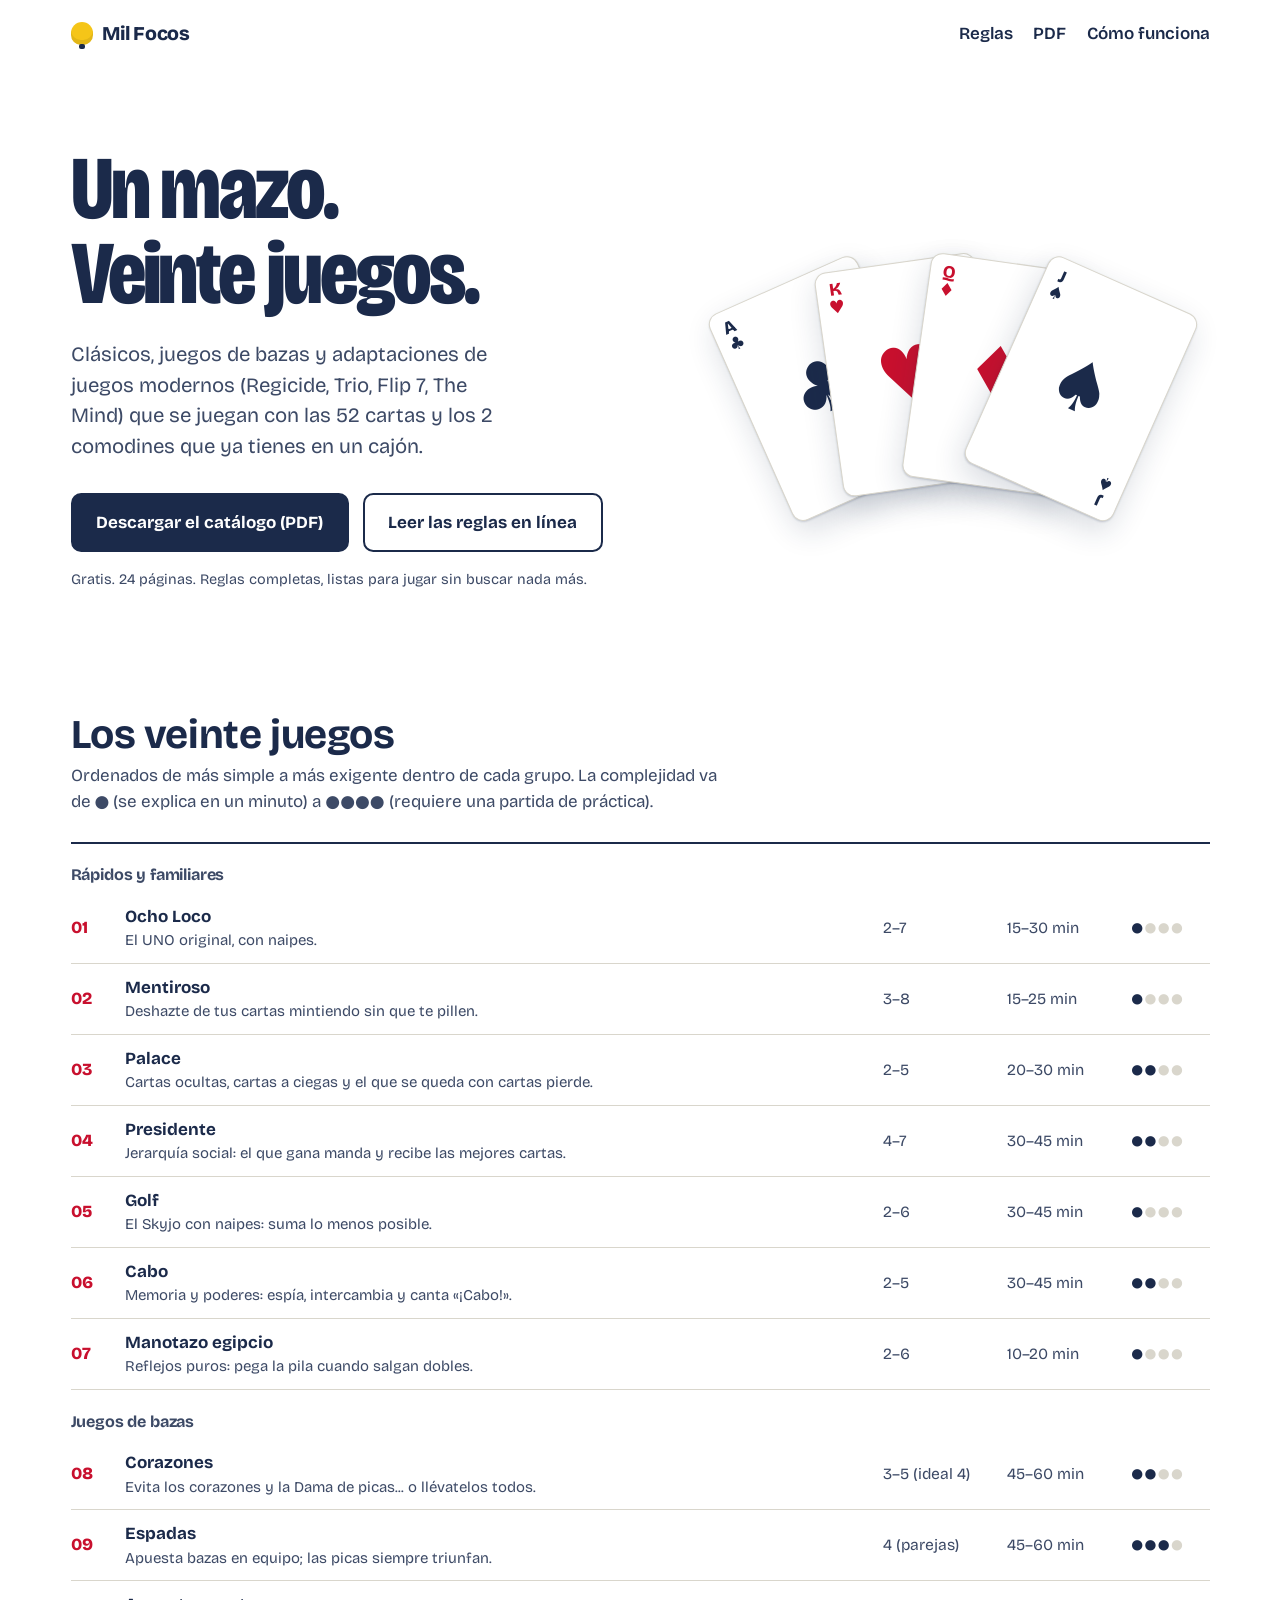
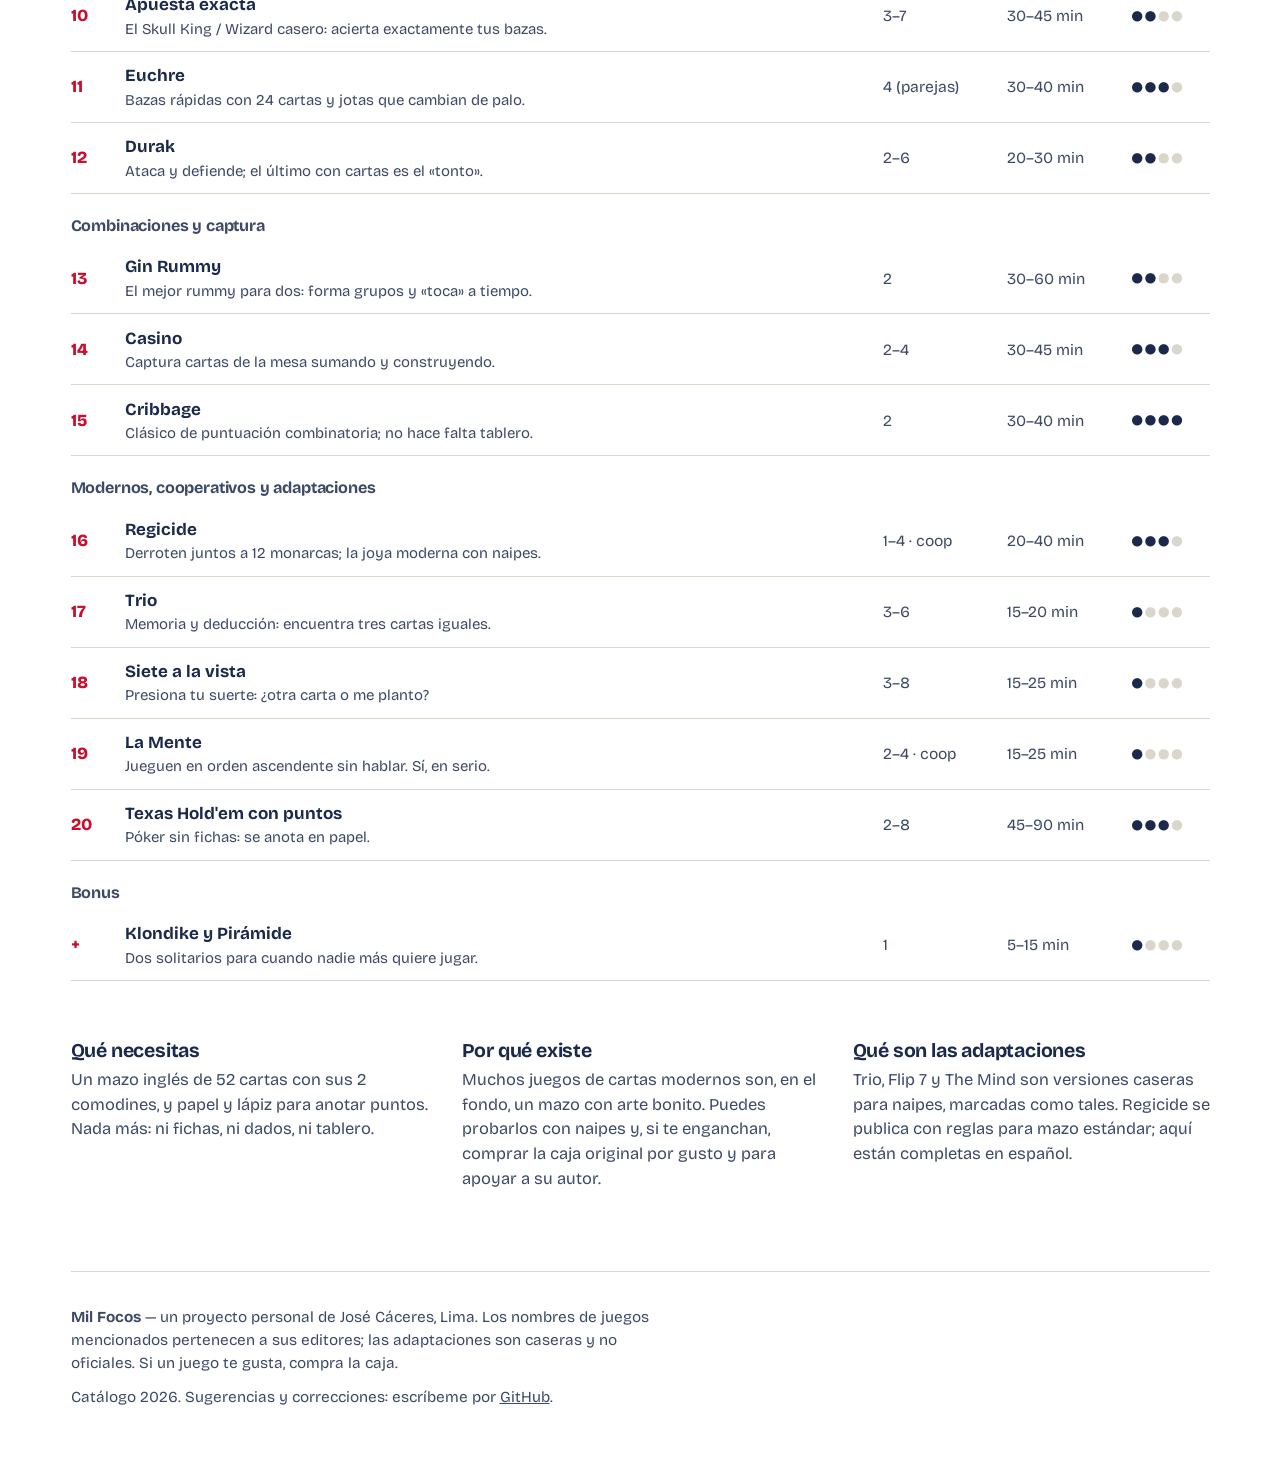
==== index.html @ bb97f00c "Add Mil Focos static site for GitHub Pages Landing page, full rules catalog for the 20 games, PDF ca" ====
<!DOCTYPE html>
<html lang="es">
<head>
<title>Mil Focos — Un mazo, veinte juegos</title>
<meta name="description" content="Catálogo gratuito de 20 juegos de cartas (clásicos, de bazas y adaptaciones de juegos modernos como Regicide, Trio, Flip 7 y The Mind) que se juegan con un solo mazo de 52 cartas. Reglas completas en PDF.">
<meta property="og:title" content="Mil Focos — Un mazo, veinte juegos">
<meta property="og:description" content="20 juegos de cartas con un solo mazo. Reglas completas, gratis, en PDF.">
<meta property="og:url" content="https://milfocos.com/">
<meta charset="utf-8">
<meta name="viewport" content="width=device-width, initial-scale=1">
<link rel="preconnect" href="https://fonts.googleapis.com">
<link rel="preconnect" href="https://fonts.gstatic.com" crossorigin>
<link href="https://fonts.googleapis.com/css2?family=Bricolage+Grotesque:opsz,wdth,wght@12..96,75..100,300..800&display=swap" rel="stylesheet">
<link rel="icon" href="data:image/svg+xml,%3Csvg xmlns='http://www.w3.org/2000/svg' viewBox='0 0 64 64'%3E%3Crect width='64' height='64' rx='12' fill='%231b2a4a'/%3E%3Ccircle cx='32' cy='27' r='15' fill='%23f5c518'/%3E%3Crect x='24' y='42' width='16' height='10' rx='3' fill='%23fff'/%3E%3C/svg%3E">
<style>
:root{--ink:#1b2a4a;--ink-2:#3d4a66;--paper:#ffffff;--paper-2:#f3f1ea;--line:#d9d6cc;--red:#c8102e;--yellow:#f5c518;--max:72rem}
*{box-sizing:border-box}
html{font-family:"Bricolage Grotesque",system-ui,sans-serif;color:var(--ink);background:var(--paper);font-size:17px;line-height:1.5;-webkit-text-size-adjust:100%}
body{margin:0}
a{color:inherit}
h1,h2,h3{margin:0;font-weight:700;line-height:1.05;letter-spacing:-.01em}
p{margin:0 0 .7em}
.wrap{max-width:var(--max);margin:0 auto;padding:0 clamp(1rem,4vw,2.5rem)}
.red{color:var(--red)}
.brand{display:inline-flex;align-items:center;gap:.5rem;font-weight:800;text-decoration:none;font-size:1.15rem;letter-spacing:-.02em}
.brand .bulb{width:1.35rem;height:1.35rem;background:var(--yellow);border-radius:50% 50% 45% 45%;position:relative;box-shadow:inset 0 -5px 0 rgba(0,0,0,.08)}
.brand .bulb:after{content:"";position:absolute;left:36%;right:36%;bottom:-.22rem;height:.28rem;background:var(--ink);border-radius:2px}
header.top{display:flex;justify-content:space-between;align-items:center;padding:1.1rem 0;gap:1rem;flex-wrap:wrap}
header.top nav a{margin-left:1.2rem;text-decoration:none;font-weight:600}
header.top nav a:hover{text-decoration:underline;text-underline-offset:.2em}
.btn{display:inline-block;background:var(--ink);color:#fff;text-decoration:none;font-weight:700;padding:.85rem 1.4rem;border-radius:.6rem;border:2px solid var(--ink)}
.btn:hover{background:#fff;color:var(--ink)}
.btn.ghost{background:transparent;color:var(--ink)}
.btn.ghost:hover{background:var(--ink);color:#fff}
footer{border-top:1px solid var(--line);margin-top:4rem;padding:2rem 0 3rem;font-size:.9rem;color:var(--ink-2)}
footer p{max-width:60ch}
:focus-visible{outline:3px solid var(--yellow);outline-offset:2px}
@media (prefers-reduced-motion:reduce){*{transition:none!important;animation:none!important}}
</style>

<style>
.hero{display:grid;grid-template-columns:1.15fr 1fr;gap:2rem;align-items:center;padding:3rem 0 4rem;min-height:70vh}
.hero h1{font-size:clamp(2.6rem,7vw,5.4rem);font-variation-settings:"wdth" 80;font-weight:800;line-height:.95;letter-spacing:-.03em}
.hero h1 span{display:block}
.hero .lead{font-size:1.2rem;max-width:34ch;margin:1.4rem 0 1.8rem;color:var(--ink-2)}
.hero .cta{display:flex;gap:.8rem;flex-wrap:wrap;align-items:center}
.hero .note{font-size:.85rem;color:var(--ink-2);margin-top:1rem}
.fan{position:relative;height:22rem;display:flex;justify-content:center;align-items:center}
.card{position:absolute;width:9.5rem;aspect-ratio:5/7;background:#fff;border:1px solid var(--line);border-radius:.7rem;box-shadow:0 12px 30px rgba(27,42,74,.16),0 1px 2px rgba(27,42,74,.2);transform:translateX(var(--x)) rotate(var(--r));transform-origin:50% 130%;font-weight:800;color:var(--ink);transition:transform .35s cubic-bezier(.2,.8,.2,1)}
.card.red{color:var(--red)}
.card .tl,.card .br{position:absolute;font-size:1.05rem;line-height:1;text-align:center}
.card .tl{top:.55rem;left:.6rem}
.card .br{bottom:.55rem;right:.6rem;transform:rotate(180deg)}
.card .big{position:absolute;inset:0;display:grid;place-items:center;font-size:4.2rem}
.fan:hover .card{transform:translateX(calc(var(--x)*1.35)) rotate(calc(var(--r)*1.25)) translateY(-.5rem)}
.list{padding:1rem 0 0}
.list h2{font-size:clamp(1.6rem,3.5vw,2.4rem);margin-bottom:.4rem}
.list > p{color:var(--ink-2);max-width:60ch}
.games{list-style:none;padding:0;margin:1.6rem 0 0;border-top:2px solid var(--ink)}
.games li.cat h3{font-size:.95rem;font-weight:700;padding:1.4rem 0 .5rem;color:var(--ink-2)}
.games li a{display:grid;grid-template-columns:2.4rem 1fr 6.5rem 6.5rem 4.6rem;gap:.8rem;align-items:center;padding:.65rem 0;border-bottom:1px solid var(--line);text-decoration:none}
.games li a:hover .nm{text-decoration:underline;text-underline-offset:.2em}
.games .n{font-weight:800;color:var(--red)}
.games .nm{font-weight:700}
.games .nm small{display:block;font-weight:400;color:var(--ink-2);font-size:.88rem}
.games .pl,.games .du{font-size:.92rem;color:var(--ink-2)}
.games .lv{font-size:.8rem;letter-spacing:.1em}
.games .lv em{font-style:normal;color:var(--line)}
.how{display:grid;grid-template-columns:repeat(3,1fr);gap:2rem;padding:3.5rem 0 0}
.how h3{font-size:1.15rem;margin-bottom:.4rem}
.how p{color:var(--ink-2);font-size:.97rem}
@media (max-width:800px){
  .hero{grid-template-columns:1fr;padding:1.5rem 0 3rem;min-height:0}
  .fan{height:15rem;order:-1}
  .card{width:6.6rem} .card .big{font-size:3rem}
  .games li a{grid-template-columns:2rem 1fr 4.4rem} .games .du,.games .lv{display:none}
  .how{grid-template-columns:1fr;gap:1.4rem}
}
</style>
</head>
<body>
<div class="wrap">
<header class="top">
  <a class="brand" href="/"><span class="bulb" aria-hidden="true"></span>Mil Focos</a>
  <nav><a href="catalogo.html">Reglas</a><a href="Un_mazo_20_juegos.pdf">PDF</a><a href="#como">Cómo funciona</a></nav>
</header>

<section class="hero">
  <div>
    <h1><span>Un mazo.</span><span>Veinte juegos.</span></h1>
    <p class="lead">Clásicos, juegos de bazas y adaptaciones de juegos modernos (Regicide, Trio, Flip 7, The Mind) que se juegan con las 52 cartas y los 2 comodines que ya tienes en un cajón.</p>
    <div class="cta">
      <a class="btn" href="Un_mazo_20_juegos.pdf">Descargar el catálogo (PDF)</a>
      <a class="btn ghost" href="catalogo.html">Leer las reglas en línea</a>
    </div>
    <p class="note">Gratis. 24 páginas. Reglas completas, listas para jugar sin buscar nada más.</p>
  </div>
  <div class="fan" aria-hidden="true"><div class="card " style="--r:-24deg;--x:-3.2rem"><span class="tl">A<br>♣</span><span class="big">♣</span><span class="br">A<br>♣</span></div><div class="card red" style="--r:-8deg;--x:-1.1rem"><span class="tl">K<br>♥</span><span class="big">♥</span><span class="br">K<br>♥</span></div><div class="card red" style="--r:8deg;--x:1.1rem"><span class="tl">Q<br>♦</span><span class="big">♦</span><span class="br">Q<br>♦</span></div><div class="card " style="--r:24deg;--x:3.2rem"><span class="tl">J<br>♠</span><span class="big">♠</span><span class="br">J<br>♠</span></div></div>
</section>

<section class="list" id="juegos">
  <h2>Los veinte juegos</h2>
  <p>Ordenados de más simple a más exigente dentro de cada grupo. La complejidad va de ● (se explica en un minuto) a ●●●● (requiere una partida de práctica).</p>
  <ul class="games">
<li class="cat"><h3>Rápidos y familiares</h3></li>
<li><a href="catalogo.html#01-ocho-loco"><span class="n">01</span><span class="nm">Ocho Loco<small>El UNO original, con naipes.</small></span><span class="pl">2–7</span><span class="du">15–30 min</span><span class="lv" title="Complejidad 1 de 4">●<em>●●●</em></span></a></li>
<li><a href="catalogo.html#02-mentiroso"><span class="n">02</span><span class="nm">Mentiroso<small>Deshazte de tus cartas mintiendo sin que te pillen.</small></span><span class="pl">3–8</span><span class="du">15–25 min</span><span class="lv" title="Complejidad 1 de 4">●<em>●●●</em></span></a></li>
<li><a href="catalogo.html#03-palace"><span class="n">03</span><span class="nm">Palace<small>Cartas ocultas, cartas a ciegas y el que se queda con cartas pierde.</small></span><span class="pl">2–5</span><span class="du">20–30 min</span><span class="lv" title="Complejidad 2 de 4">●●<em>●●</em></span></a></li>
<li><a href="catalogo.html#04-presidente"><span class="n">04</span><span class="nm">Presidente<small>Jerarquía social: el que gana manda y recibe las mejores cartas.</small></span><span class="pl">4–7</span><span class="du">30–45 min</span><span class="lv" title="Complejidad 2 de 4">●●<em>●●</em></span></a></li>
<li><a href="catalogo.html#05-golf"><span class="n">05</span><span class="nm">Golf<small>El Skyjo con naipes: suma lo menos posible.</small></span><span class="pl">2–6</span><span class="du">30–45 min</span><span class="lv" title="Complejidad 1 de 4">●<em>●●●</em></span></a></li>
<li><a href="catalogo.html#06-cabo"><span class="n">06</span><span class="nm">Cabo<small>Memoria y poderes: espía, intercambia y canta «¡Cabo!».</small></span><span class="pl">2–5</span><span class="du">30–45 min</span><span class="lv" title="Complejidad 2 de 4">●●<em>●●</em></span></a></li>
<li><a href="catalogo.html#07-manotazo-egipcio"><span class="n">07</span><span class="nm">Manotazo egipcio<small>Reflejos puros: pega la pila cuando salgan dobles.</small></span><span class="pl">2–6</span><span class="du">10–20 min</span><span class="lv" title="Complejidad 1 de 4">●<em>●●●</em></span></a></li>
<li class="cat"><h3>Juegos de bazas</h3></li>
<li><a href="catalogo.html#08-corazones"><span class="n">08</span><span class="nm">Corazones<small>Evita los corazones y la Dama de picas... o llévatelos todos.</small></span><span class="pl">3–5 (ideal 4)</span><span class="du">45–60 min</span><span class="lv" title="Complejidad 2 de 4">●●<em>●●</em></span></a></li>
<li><a href="catalogo.html#09-espadas"><span class="n">09</span><span class="nm">Espadas<small>Apuesta bazas en equipo; las picas siempre triunfan.</small></span><span class="pl">4 (parejas)</span><span class="du">45–60 min</span><span class="lv" title="Complejidad 3 de 4">●●●<em>●</em></span></a></li>
<li><a href="catalogo.html#10-apuesta-exacta"><span class="n">10</span><span class="nm">Apuesta exacta<small>El Skull King / Wizard casero: acierta exactamente tus bazas.</small></span><span class="pl">3–7</span><span class="du">30–45 min</span><span class="lv" title="Complejidad 2 de 4">●●<em>●●</em></span></a></li>
<li><a href="catalogo.html#11-euchre"><span class="n">11</span><span class="nm">Euchre<small>Bazas rápidas con 24 cartas y jotas que cambian de palo.</small></span><span class="pl">4 (parejas)</span><span class="du">30–40 min</span><span class="lv" title="Complejidad 3 de 4">●●●<em>●</em></span></a></li>
<li><a href="catalogo.html#12-durak"><span class="n">12</span><span class="nm">Durak<small>Ataca y defiende; el último con cartas es el «tonto».</small></span><span class="pl">2–6</span><span class="du">20–30 min</span><span class="lv" title="Complejidad 2 de 4">●●<em>●●</em></span></a></li>
<li class="cat"><h3>Combinaciones y captura</h3></li>
<li><a href="catalogo.html#13-gin-rummy"><span class="n">13</span><span class="nm">Gin Rummy<small>El mejor rummy para dos: forma grupos y «toca» a tiempo.</small></span><span class="pl">2</span><span class="du">30–60 min</span><span class="lv" title="Complejidad 2 de 4">●●<em>●●</em></span></a></li>
<li><a href="catalogo.html#14-casino"><span class="n">14</span><span class="nm">Casino<small>Captura cartas de la mesa sumando y construyendo.</small></span><span class="pl">2–4</span><span class="du">30–45 min</span><span class="lv" title="Complejidad 3 de 4">●●●<em>●</em></span></a></li>
<li><a href="catalogo.html#15-cribbage"><span class="n">15</span><span class="nm">Cribbage<small>Clásico de puntuación combinatoria; no hace falta tablero.</small></span><span class="pl">2</span><span class="du">30–40 min</span><span class="lv" title="Complejidad 4 de 4">●●●●<em></em></span></a></li>
<li class="cat"><h3>Modernos, cooperativos y adaptaciones</h3></li>
<li><a href="catalogo.html#16-regicide"><span class="n">16</span><span class="nm">Regicide<small>Derroten juntos a 12 monarcas; la joya moderna con naipes.</small></span><span class="pl">1–4 · coop</span><span class="du">20–40 min</span><span class="lv" title="Complejidad 3 de 4">●●●<em>●</em></span></a></li>
<li><a href="catalogo.html#17-trio"><span class="n">17</span><span class="nm">Trio<small>Memoria y deducción: encuentra tres cartas iguales.</small></span><span class="pl">3–6</span><span class="du">15–20 min</span><span class="lv" title="Complejidad 1 de 4">●<em>●●●</em></span></a></li>
<li><a href="catalogo.html#18-siete-a-la-vista"><span class="n">18</span><span class="nm">Siete a la vista<small>Presiona tu suerte: ¿otra carta o me planto?</small></span><span class="pl">3–8</span><span class="du">15–25 min</span><span class="lv" title="Complejidad 1 de 4">●<em>●●●</em></span></a></li>
<li><a href="catalogo.html#19-la-mente"><span class="n">19</span><span class="nm">La Mente<small>Jueguen en orden ascendente sin hablar. Sí, en serio.</small></span><span class="pl">2–4 · coop</span><span class="du">15–25 min</span><span class="lv" title="Complejidad 1 de 4">●<em>●●●</em></span></a></li>
<li><a href="catalogo.html#20-texas-hold-em-con-puntos"><span class="n">20</span><span class="nm">Texas Hold'em con puntos<small>Póker sin fichas: se anota en papel.</small></span><span class="pl">2–8</span><span class="du">45–90 min</span><span class="lv" title="Complejidad 3 de 4">●●●<em>●</em></span></a></li>
    <li class="cat"><h3>Bonus</h3></li>
    <li><a href="catalogo.html#bonus-solitarios"><span class="n">+</span><span class="nm">Klondike y Pirámide<small>Dos solitarios para cuando nadie más quiere jugar.</small></span><span class="pl">1</span><span class="du">5–15 min</span><span class="lv">●<em>●●●</em></span></a></li>
  </ul>
</section>

<section class="how" id="como">
  <div><h3>Qué necesitas</h3><p>Un mazo inglés de 52 cartas con sus 2 comodines, y papel y lápiz para anotar puntos. Nada más: ni fichas, ni dados, ni tablero.</p></div>
  <div><h3>Por qué existe</h3><p>Muchos juegos de cartas modernos son, en el fondo, un mazo con arte bonito. Puedes probarlos con naipes y, si te enganchan, comprar la caja original por gusto y para apoyar a su autor.</p></div>
  <div><h3>Qué son las adaptaciones</h3><p>Trio, Flip 7 y The Mind son versiones caseras para naipes, marcadas como tales. Regicide se publica con reglas para mazo estándar; aquí están completas en español.</p></div>
</section>

<footer>
  <p><strong>Mil Focos</strong> — un proyecto personal de José Cáceres, Lima. Los nombres de juegos mencionados pertenecen a sus editores; las adaptaciones son caseras y no oficiales. Si un juego te gusta, compra la caja.</p>
  <p>Catálogo 2026. Sugerencias y correcciones: escríbeme por <a href="https://github.com/Josexato/milfocos/issues">GitHub</a>.</p>
</footer>
</div>
</body>
</html>
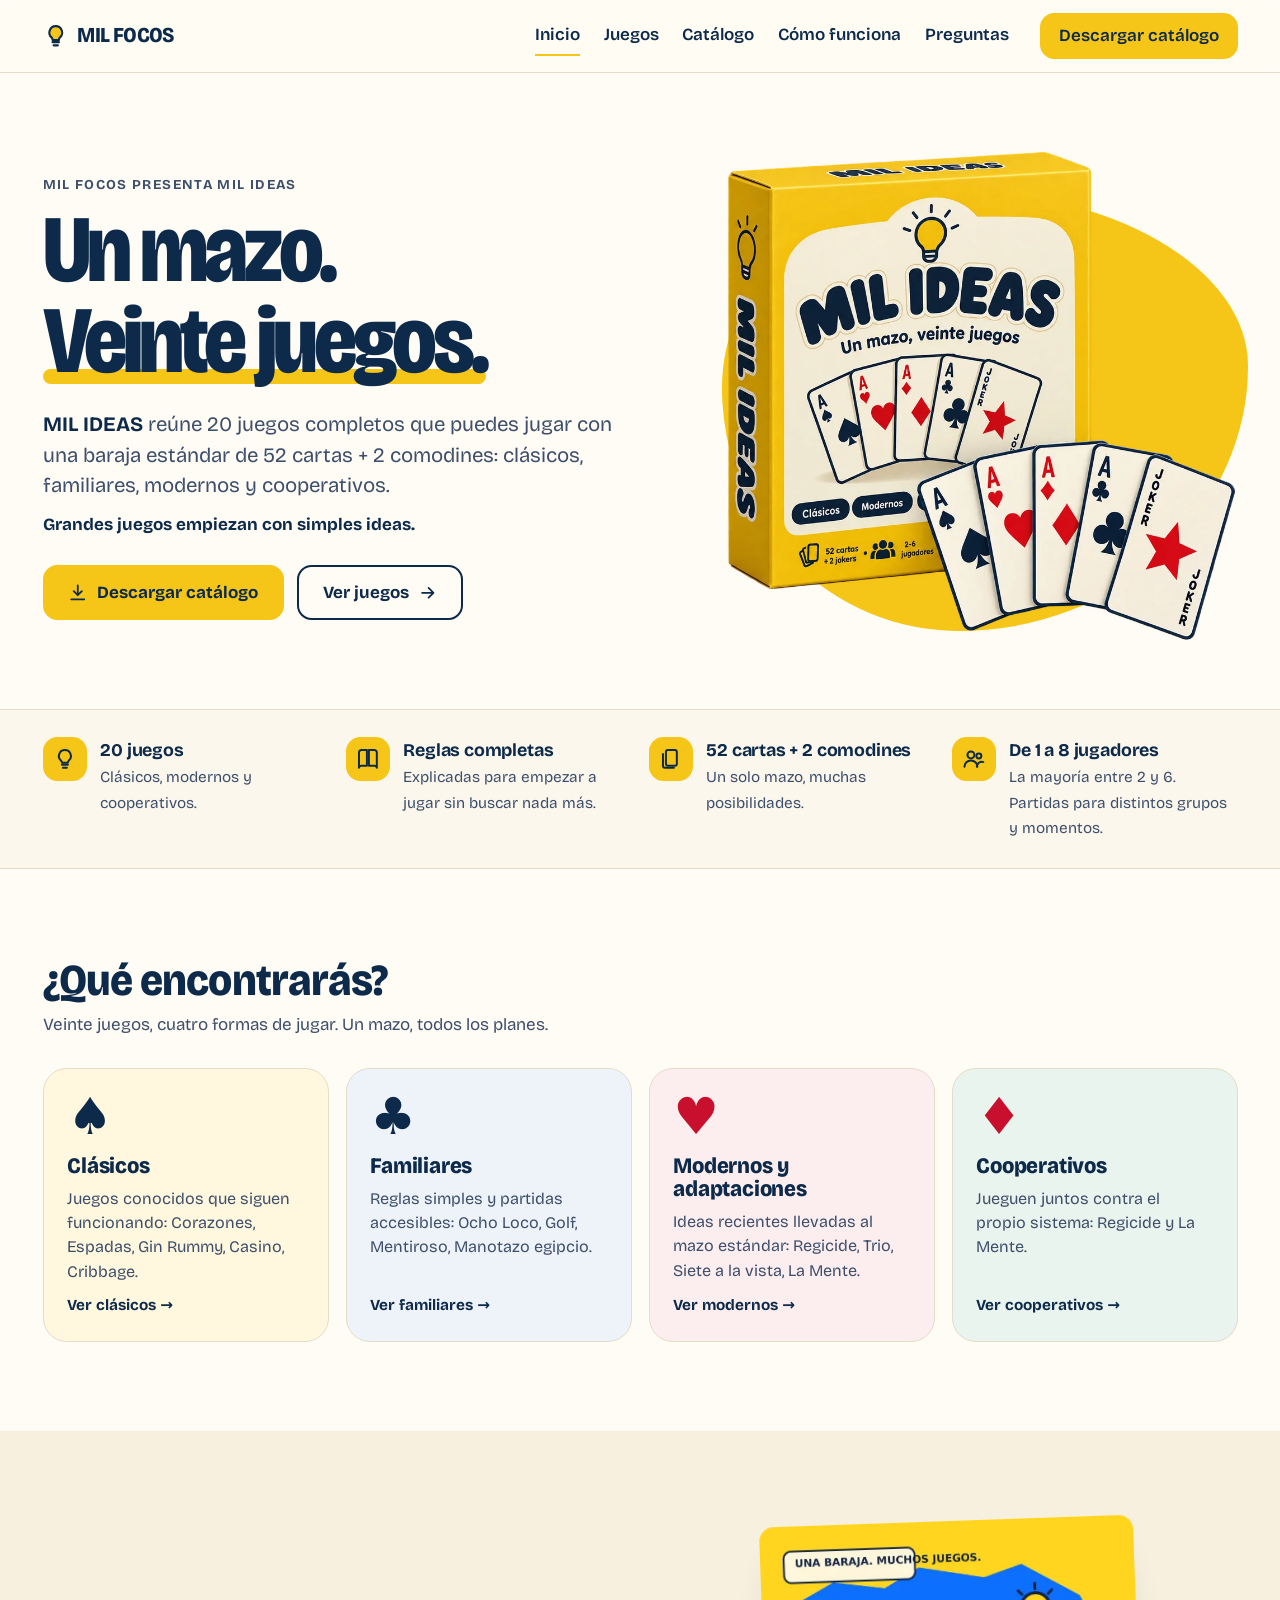
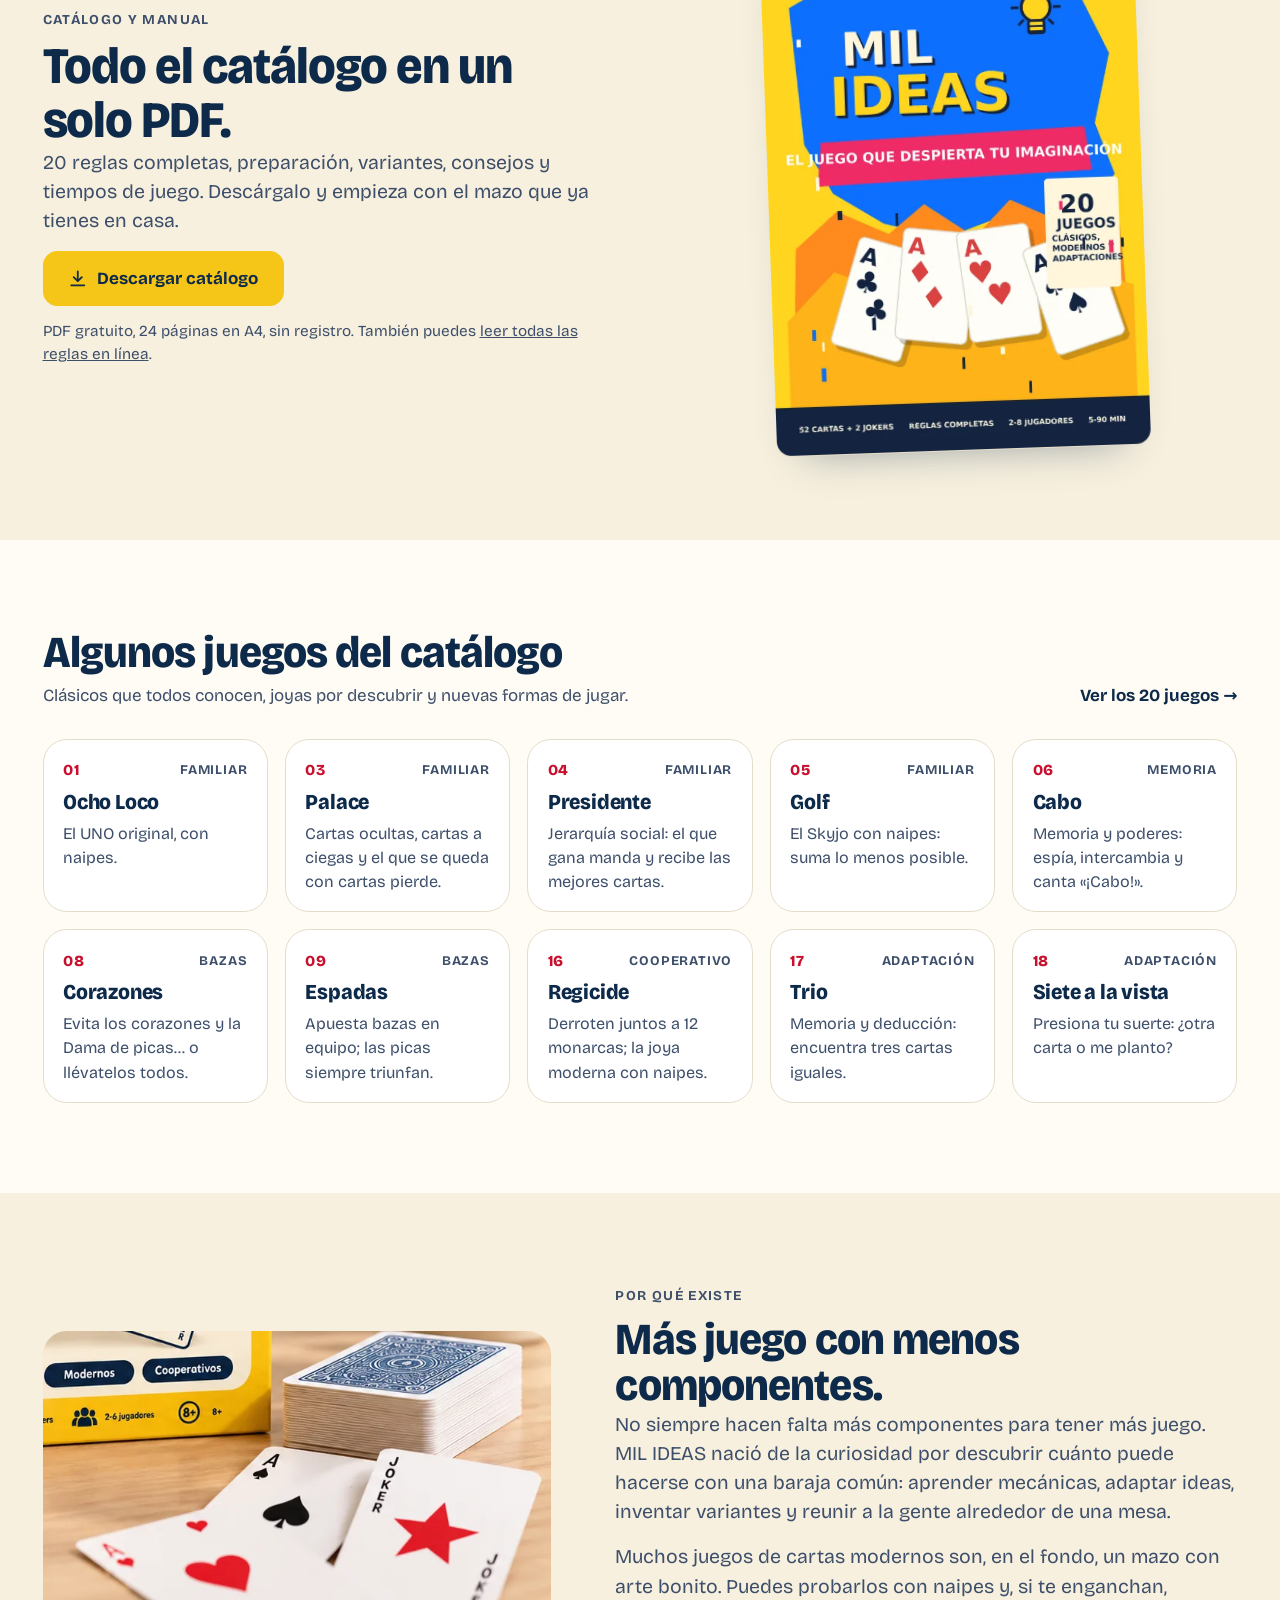
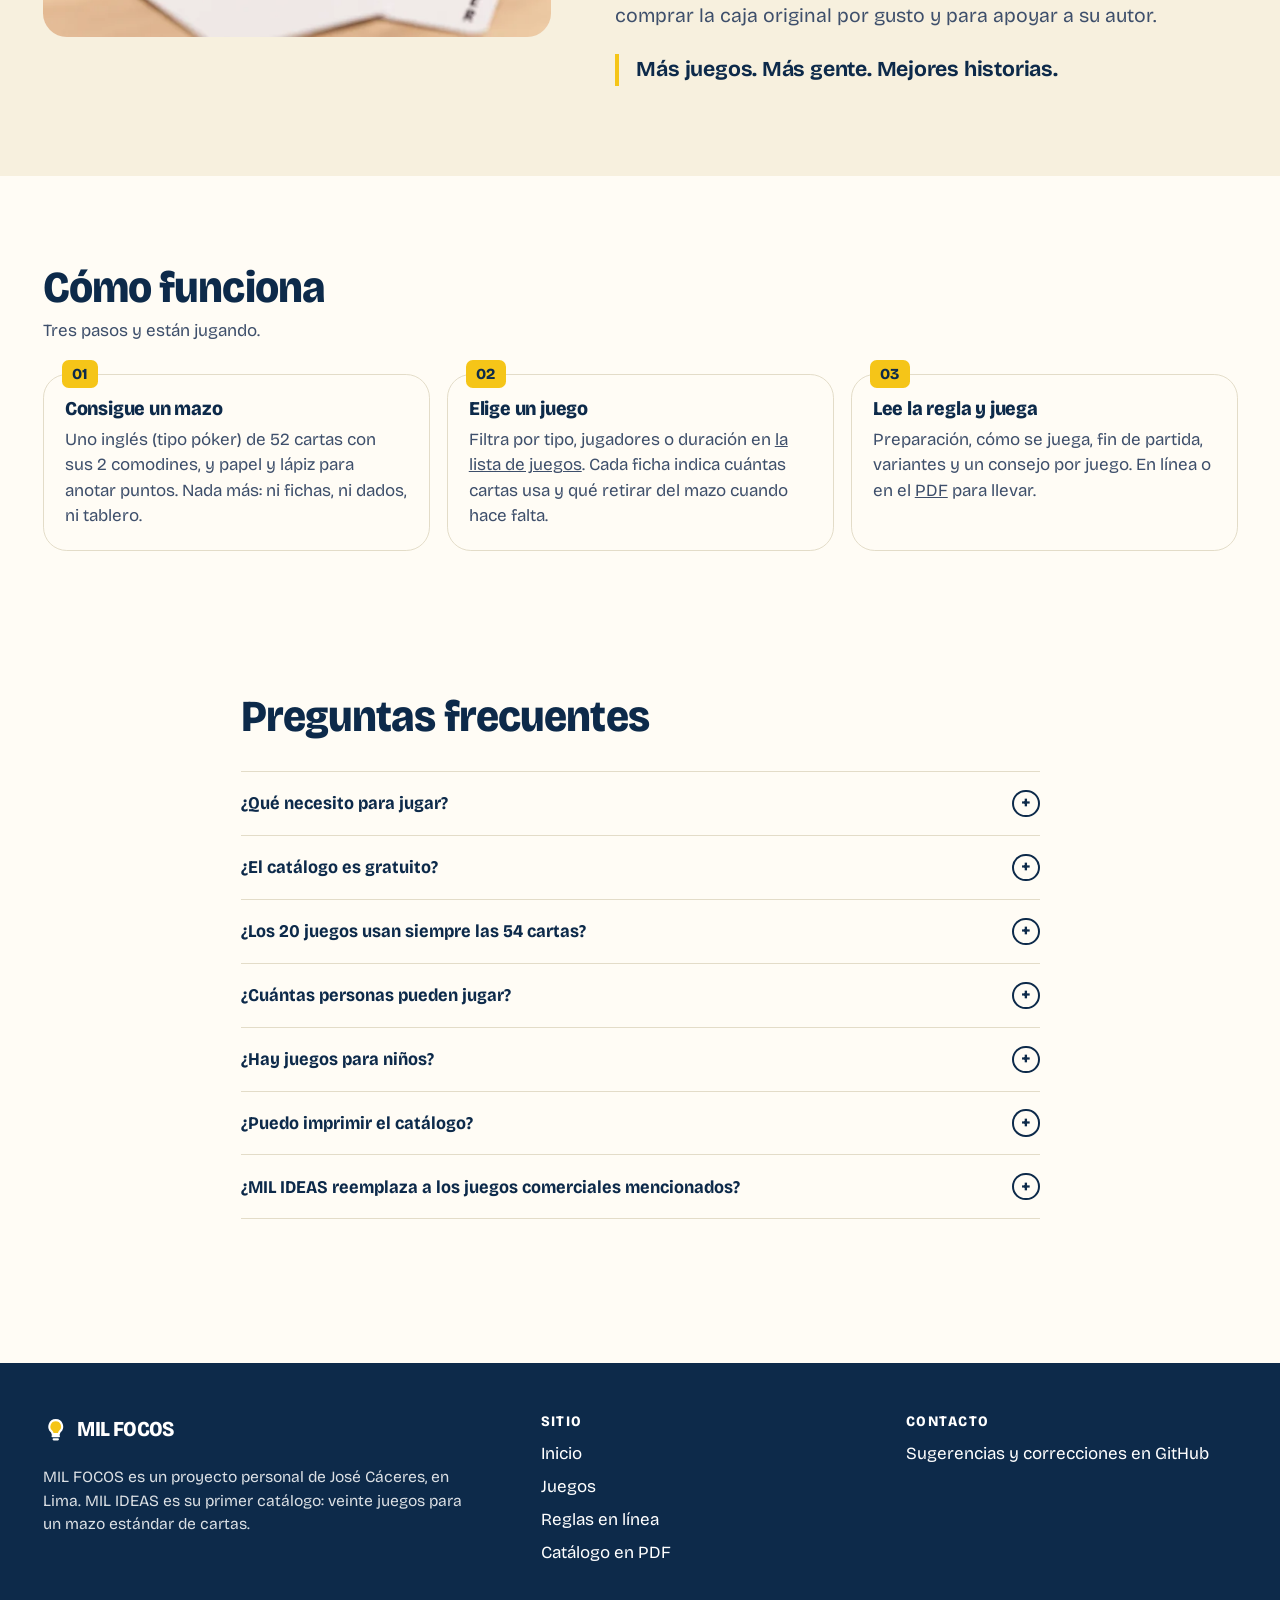
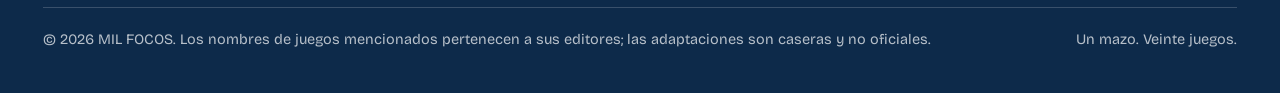
==== commit f87fb928: "Redesign milfocos.com as MIL FOCOS presents MIL IDEAS - New home: hero with product, value strip, ga" ====
--- a/index.html
+++ b/index.html
@@ -1,146 +1,317 @@
 <!DOCTYPE html>
 <html lang="es">
 <head>
-<title>Mil Focos — Un mazo, veinte juegos</title>
-<meta name="description" content="Catálogo gratuito de 20 juegos de cartas (clásicos, de bazas y adaptaciones de juegos modernos como Regicide, Trio, Flip 7 y The Mind) que se juegan con un solo mazo de 52 cartas. Reglas completas en PDF.">
-<meta property="og:title" content="Mil Focos — Un mazo, veinte juegos">
-<meta property="og:description" content="20 juegos de cartas con un solo mazo. Reglas completas, gratis, en PDF.">
-<meta property="og:url" content="https://milfocos.com/">
 <meta charset="utf-8">
 <meta name="viewport" content="width=device-width, initial-scale=1">
-<link rel="preconnect" href="https://fonts.googleapis.com">
-<link rel="preconnect" href="https://fonts.gstatic.com" crossorigin>
-<link href="https://fonts.googleapis.com/css2?family=Bricolage+Grotesque:opsz,wdth,wght@12..96,75..100,300..800&display=swap" rel="stylesheet">
-<link rel="icon" href="data:image/svg+xml,%3Csvg xmlns='http://www.w3.org/2000/svg' viewBox='0 0 64 64'%3E%3Crect width='64' height='64' rx='12' fill='%231b2a4a'/%3E%3Ccircle cx='32' cy='27' r='15' fill='%23f5c518'/%3E%3Crect x='24' y='42' width='16' height='10' rx='3' fill='%23fff'/%3E%3C/svg%3E">
+<title>MIL IDEAS | 20 juegos con una baraja de cartas | MIL FOCOS</title>
+<meta name="description" content="Descubre 20 juegos completos para jugar con una baraja estándar de 52 cartas + 2 comodines. Reglas, variantes y catálogo gratuito de MIL IDEAS.">
+<link rel="canonical" href="https://milfocos.com/">
+<meta property="og:type" content="website">
+<meta property="og:site_name" content="MIL FOCOS">
+<meta property="og:title" content="MIL IDEAS · Un mazo. Veinte juegos.">
+<meta property="og:description" content="20 juegos completos para jugar con una baraja estándar de 52 cartas + 2 comodines. Reglas, variantes y catálogo gratuito.">
+<meta property="og:url" content="https://milfocos.com/">
+<meta property="og:image" content="https://milfocos.com/assets/img/og.jpg">
+<meta property="og:image:width" content="1200">
+<meta property="og:image:height" content="630">
+<meta property="og:locale" content="es_ES">
+<meta name="twitter:card" content="summary_large_image">
+<meta name="theme-color" content="#0D2A4A">
+<link rel="icon" href="data:image/svg+xml,%3Csvg xmlns='http://www.w3.org/2000/svg' viewBox='0 0 64 64'%3E%3Crect width='64' height='64' rx='12' fill='%230D2A4A'/%3E%3Ccircle cx='32' cy='27' r='15' fill='%23F5C518'/%3E%3Crect x='24' y='42' width='16' height='10' rx='3' fill='%23fff'/%3E%3C/svg%3E">
+<link rel="preload" href="/fonts/bricolage-grotesque-latin.woff2" as="font" type="font/woff2" crossorigin>
+<link rel="preload" href="/assets/img/producto-560.webp" as="image" type="image/webp" media="(max-width:900px)">
+<link rel="preload" href="/assets/img/producto-960.webp" as="image" type="image/webp" media="(min-width:901px)">
+<link rel="stylesheet" href="/fonts/bricolage.css">
+<link rel="stylesheet" href="/assets/css/site.css">
+<script type="application/ld+json">
+{"@context":"https://schema.org","@type":"WebSite","name":"MIL FOCOS","alternateName":"MIL IDEAS","url":"https://milfocos.com/","inLanguage":"es","description":"20 juegos completos para jugar con una baraja estándar de 52 cartas + 2 comodines. Reglas, variantes y catálogo gratuito de MIL IDEAS."}
+</script>
 <style>
-:root{--ink:#1b2a4a;--ink-2:#3d4a66;--paper:#ffffff;--paper-2:#f3f1ea;--line:#d9d6cc;--red:#c8102e;--yellow:#f5c518;--max:72rem}
-*{box-sizing:border-box}
-html{font-family:"Bricolage Grotesque",system-ui,sans-serif;color:var(--ink);background:var(--paper);font-size:17px;line-height:1.5;-webkit-text-size-adjust:100%}
-body{margin:0}
-a{color:inherit}
-h1,h2,h3{margin:0;font-weight:700;line-height:1.05;letter-spacing:-.01em}
-p{margin:0 0 .7em}
-.wrap{max-width:var(--max);margin:0 auto;padding:0 clamp(1rem,4vw,2.5rem)}
-.red{color:var(--red)}
-.brand{display:inline-flex;align-items:center;gap:.5rem;font-weight:800;text-decoration:none;font-size:1.15rem;letter-spacing:-.02em}
-.brand .bulb{width:1.35rem;height:1.35rem;background:var(--yellow);border-radius:50% 50% 45% 45%;position:relative;box-shadow:inset 0 -5px 0 rgba(0,0,0,.08)}
-.brand .bulb:after{content:"";position:absolute;left:36%;right:36%;bottom:-.22rem;height:.28rem;background:var(--ink);border-radius:2px}
-header.top{display:flex;justify-content:space-between;align-items:center;padding:1.1rem 0;gap:1rem;flex-wrap:wrap}
-header.top nav a{margin-left:1.2rem;text-decoration:none;font-weight:600}
-header.top nav a:hover{text-decoration:underline;text-underline-offset:.2em}
-.btn{display:inline-block;background:var(--ink);color:#fff;text-decoration:none;font-weight:700;padding:.85rem 1.4rem;border-radius:.6rem;border:2px solid var(--ink)}
-.btn:hover{background:#fff;color:var(--ink)}
-.btn.ghost{background:transparent;color:var(--ink)}
-.btn.ghost:hover{background:var(--ink);color:#fff}
-footer{border-top:1px solid var(--line);margin-top:4rem;padding:2rem 0 3rem;font-size:.9rem;color:var(--ink-2)}
-footer p{max-width:60ch}
-:focus-visible{outline:3px solid var(--yellow);outline-offset:2px}
-@media (prefers-reduced-motion:reduce){*{transition:none!important;animation:none!important}}
-</style>
-
-<style>
-.hero{display:grid;grid-template-columns:1.15fr 1fr;gap:2rem;align-items:center;padding:3rem 0 4rem;min-height:70vh}
-.hero h1{font-size:clamp(2.6rem,7vw,5.4rem);font-variation-settings:"wdth" 80;font-weight:800;line-height:.95;letter-spacing:-.03em}
+/* ---- Estilos propios de la home ---- */
+.hero{padding-block:clamp(2rem,6vw,4.5rem) clamp(2.5rem,6vw,4rem)}
+.hero .wrap{display:grid;grid-template-columns:1.05fr .95fr;gap:clamp(1.5rem,5vw,4rem);align-items:center}
+.hero h1{font-size:clamp(2.9rem,8vw,5.6rem);letter-spacing:-.04em;font-variation-settings:"wdth" 85;line-height:.95}
 .hero h1 span{display:block}
-.hero .lead{font-size:1.2rem;max-width:34ch;margin:1.4rem 0 1.8rem;color:var(--ink-2)}
-.hero .cta{display:flex;gap:.8rem;flex-wrap:wrap;align-items:center}
-.hero .note{font-size:.85rem;color:var(--ink-2);margin-top:1rem}
-.fan{position:relative;height:22rem;display:flex;justify-content:center;align-items:center}
-.card{position:absolute;width:9.5rem;aspect-ratio:5/7;background:#fff;border:1px solid var(--line);border-radius:.7rem;box-shadow:0 12px 30px rgba(27,42,74,.16),0 1px 2px rgba(27,42,74,.2);transform:translateX(var(--x)) rotate(var(--r));transform-origin:50% 130%;font-weight:800;color:var(--ink);transition:transform .35s cubic-bezier(.2,.8,.2,1)}
-.card.red{color:var(--red)}
-.card .tl,.card .br{position:absolute;font-size:1.05rem;line-height:1;text-align:center}
-.card .tl{top:.55rem;left:.6rem}
-.card .br{bottom:.55rem;right:.6rem;transform:rotate(180deg)}
-.card .big{position:absolute;inset:0;display:grid;place-items:center;font-size:4.2rem}
-.fan:hover .card{transform:translateX(calc(var(--x)*1.35)) rotate(calc(var(--r)*1.25)) translateY(-.5rem)}
-.list{padding:1rem 0 0}
-.list h2{font-size:clamp(1.6rem,3.5vw,2.4rem);margin-bottom:.4rem}
-.list > p{color:var(--ink-2);max-width:60ch}
-.games{list-style:none;padding:0;margin:1.6rem 0 0;border-top:2px solid var(--ink)}
-.games li.cat h3{font-size:.95rem;font-weight:700;padding:1.4rem 0 .5rem;color:var(--ink-2)}
-.games li a{display:grid;grid-template-columns:2.4rem 1fr 6.5rem 6.5rem 4.6rem;gap:.8rem;align-items:center;padding:.65rem 0;border-bottom:1px solid var(--line);text-decoration:none}
-.games li a:hover .nm{text-decoration:underline;text-underline-offset:.2em}
-.games .n{font-weight:800;color:var(--red)}
-.games .nm{font-weight:700}
-.games .nm small{display:block;font-weight:400;color:var(--ink-2);font-size:.88rem}
-.games .pl,.games .du{font-size:.92rem;color:var(--ink-2)}
-.games .lv{font-size:.8rem;letter-spacing:.1em}
-.games .lv em{font-style:normal;color:var(--line)}
-.how{display:grid;grid-template-columns:repeat(3,1fr);gap:2rem;padding:3.5rem 0 0}
-.how h3{font-size:1.15rem;margin-bottom:.4rem}
-.how p{color:var(--ink-2);font-size:.97rem}
-@media (max-width:800px){
-  .hero{grid-template-columns:1fr;padding:1.5rem 0 3rem;min-height:0}
-  .fan{height:15rem;order:-1}
-  .card{width:6.6rem} .card .big{font-size:3rem}
-  .games li a{grid-template-columns:2rem 1fr 4.4rem} .games .du,.games .lv{display:none}
-  .how{grid-template-columns:1fr;gap:1.4rem}
+.hero h1 .u{position:relative;display:inline-block}
+.hero h1 .u:after{content:"";position:absolute;left:0;right:0;bottom:.02em;height:.16em;background:var(--mustard);z-index:-1;border-radius:.1em}
+.hero .lead{margin:1.4rem 0 .6rem;font-size:clamp(1.05rem,1.6vw,1.25rem)}
+.hero .lead b{color:var(--navy)}
+.hero .claim{font-weight:700;color:var(--navy);margin-bottom:1.6rem}
+.hero .cta{display:flex;gap:.75rem;flex-wrap:wrap}
+.hero .visual{position:relative;isolation:isolate}
+.hero .visual:before{content:"";position:absolute;inset:8% -2% 2% 4%;background:var(--mustard);border-radius:42% 58% 55% 45% / 45% 40% 60% 55%;z-index:-1}
+.hero .visual img{width:100%;max-width:34rem;margin:0 auto}
+@media (prefers-reduced-motion:no-preference){
+  .hero .visual img{transition:transform .5s var(--ease)}
+  .hero .visual:hover img{transform:translateY(-6px) rotate(-1deg)}
 }
+@media (max-width:860px){
+  .hero .wrap{grid-template-columns:1fr}
+  .hero .visual{order:-1;max-width:22rem;margin:0 auto}
+  .hero .cta .btn{flex:1 1 100%}
+}
+
+/* Franja de valor */
+.values{border-block:1px solid var(--line);background:var(--cream-2)}
+.values .wrap{display:grid;grid-template-columns:repeat(4,1fr);gap:1rem;padding-block:1.6rem}
+.value{display:flex;gap:.8rem;align-items:flex-start}
+.value .ic{flex:none;width:2.6rem;height:2.6rem;border-radius:var(--r);background:var(--mustard);display:grid;place-items:center}
+.value .ic svg{width:1.4rem;height:1.4rem}
+.value b{display:block;font-size:1.05rem;letter-spacing:-.01em}
+.value span{font-size:.9rem;color:var(--ink-2)}
+@media (max-width:980px){.values .wrap{grid-template-columns:repeat(2,1fr)}}
+@media (max-width:480px){.values .wrap{grid-template-columns:1fr}}
+
+/* ¿Qué encontrarás? */
+.kinds a{display:flex;flex-direction:column;gap:.6rem;padding:1.4rem;border-radius:var(--r-lg);text-decoration:none;border:1px solid var(--line);background:#fff;min-height:12rem;transition:transform .18s var(--ease),border-color .18s var(--ease)}
+.kinds a:hover{transform:translateY(-3px);border-color:var(--navy)}
+.kinds .suit{font-size:3rem;line-height:1;font-weight:400}
+.kinds h3{font-size:1.3rem}
+.kinds p{margin:0;color:var(--ink-2);font-size:.95rem;flex:1}
+.kinds .go{font-weight:700;font-size:.9rem}
+.kinds .k1{background:#FFF8DF}.kinds .k2{background:#EEF3F9}.kinds .k3{background:#FCEEEF}.kinds .k4{background:#EAF4EE}
+
+/* Catálogo */
+.catalog .wrap{display:grid;grid-template-columns:1fr 1fr;gap:clamp(1.5rem,5vw,4rem);align-items:center}
+.catalog .cover{justify-self:center;width:min(100%,22rem);border-radius:var(--r);overflow:hidden;box-shadow:0 1px 0 var(--line),0 24px 40px -28px rgba(13,42,74,.45);transform:rotate(-2deg)}
+.catalog h2{font-size:clamp(2rem,4vw,3rem)}
+.catalog .note{font-size:.9rem;color:var(--ink-2);margin:.8rem 0 0}
+@media (max-width:860px){.catalog .wrap{grid-template-columns:1fr}.catalog .cover{width:min(100%,16rem);order:-1}}
+
+/* Selección de juegos */
+.picks{grid-template-columns:repeat(5,1fr)}
+@media (max-width:1100px){.picks{grid-template-columns:repeat(3,1fr)}}
+@media (max-width:700px){.picks{grid-template-columns:repeat(2,1fr)}}
+@media (max-width:400px){.picks{grid-template-columns:1fr}}
+
+/* Por qué existe */
+.why .wrap{display:grid;grid-template-columns:.9fr 1.1fr;gap:clamp(1.5rem,5vw,4rem);align-items:center}
+.why img{border-radius:var(--r-lg);width:100%;aspect-ratio:5/3;object-fit:cover}
+.why blockquote{margin:1.4rem 0 0;padding-left:1rem;border-left:4px solid var(--mustard);font-weight:700;font-size:1.25rem;letter-spacing:-.01em}
+@media (max-width:860px){.why .wrap{grid-template-columns:1fr}}
+
+/* Cómo funciona */
+.steps{counter-reset:s;grid-template-columns:repeat(3,1fr)}
+@media (max-width:900px){.steps{grid-template-columns:1fr}}
+.steps .card{position:relative;padding-top:1.4rem}
+.steps .card:before{counter-increment:s;content:counter(s,decimal-leading-zero);position:absolute;top:-.9rem;left:1.1rem;background:var(--mustard);font-weight:800;padding:.15rem .6rem;border-radius:.4rem;font-size:.9rem}
+.steps p{margin:0;color:var(--ink-2)}
+.steps h3{margin-bottom:.4rem}
 </style>
 </head>
 <body>
-<div class="wrap">
-<header class="top">
-  <a class="brand" href="/"><span class="bulb" aria-hidden="true"></span>Mil Focos</a>
-  <nav><a href="catalogo.html">Reglas</a><a href="Un_mazo_20_juegos.pdf">PDF</a><a href="#como">Cómo funciona</a></nav>
+<a class="skip" href="#contenido">Saltar al contenido</a>
+
+<header class="site-header">
+  <div class="wrap">
+    <a class="brand" href="/" aria-label="MIL FOCOS, inicio">
+      <svg viewBox="0 0 24 24" aria-hidden="true" fill="none" stroke="currentColor" stroke-width="2" stroke-linecap="round" stroke-linejoin="round"><path d="M9 18h6"/><path d="M10 21h4"/><path d="M12 3a6 6 0 0 0-4 10.5c.7.6 1 1.3 1 2.5h6c0-1.2.3-1.9 1-2.5A6 6 0 0 0 12 3z" fill="#F5C518"/></svg>
+      Mil Focos
+    </a>
+    <button class="menu-btn" aria-expanded="false" aria-controls="site-nav" aria-label="Abrir menú">
+      <svg class="open" viewBox="0 0 24 24" aria-hidden="true" fill="none" stroke="currentColor" stroke-width="2.2" stroke-linecap="round"><path d="M4 7h16M4 12h16M4 17h16"/></svg>
+      <svg class="close" viewBox="0 0 24 24" aria-hidden="true" fill="none" stroke="currentColor" stroke-width="2.2" stroke-linecap="round"><path d="M6 6l12 12M18 6L6 18"/></svg>
+    </button>
+    <nav class="nav" id="site-nav" aria-label="Principal">
+      <a href="/" aria-current="page">Inicio</a>
+      <a href="/juegos/">Juegos</a>
+      <a href="/#catalogo">Catálogo</a>
+      <a href="/#como">Cómo funciona</a>
+      <a href="/#faq">Preguntas</a>
+      <a class="btn primary" href="/MIL_IDEAS_catalogo.pdf">Descargar catálogo</a>
+    </nav>
+  </div>
 </header>
 
-<section class="hero">
-  <div>
-    <h1><span>Un mazo.</span><span>Veinte juegos.</span></h1>
-    <p class="lead">Clásicos, juegos de bazas y adaptaciones de juegos modernos (Regicide, Trio, Flip 7, The Mind) que se juegan con las 52 cartas y los 2 comodines que ya tienes en un cajón.</p>
-    <div class="cta">
-      <a class="btn" href="Un_mazo_20_juegos.pdf">Descargar el catálogo (PDF)</a>
-      <a class="btn ghost" href="catalogo.html">Leer las reglas en línea</a>
-    </div>
-    <p class="note">Gratis. 24 páginas. Reglas completas, listas para jugar sin buscar nada más.</p>
-  </div>
-  <div class="fan" aria-hidden="true"><div class="card " style="--r:-24deg;--x:-3.2rem"><span class="tl">A<br>♣</span><span class="big">♣</span><span class="br">A<br>♣</span></div><div class="card red" style="--r:-8deg;--x:-1.1rem"><span class="tl">K<br>♥</span><span class="big">♥</span><span class="br">K<br>♥</span></div><div class="card red" style="--r:8deg;--x:1.1rem"><span class="tl">Q<br>♦</span><span class="big">♦</span><span class="br">Q<br>♦</span></div><div class="card " style="--r:24deg;--x:3.2rem"><span class="tl">J<br>♠</span><span class="big">♠</span><span class="br">J<br>♠</span></div></div>
-</section>
-
-<section class="list" id="juegos">
-  <h2>Los veinte juegos</h2>
-  <p>Ordenados de más simple a más exigente dentro de cada grupo. La complejidad va de ● (se explica en un minuto) a ●●●● (requiere una partida de práctica).</p>
-  <ul class="games">
-<li class="cat"><h3>Rápidos y familiares</h3></li>
-<li><a href="catalogo.html#01-ocho-loco"><span class="n">01</span><span class="nm">Ocho Loco<small>El UNO original, con naipes.</small></span><span class="pl">2–7</span><span class="du">15–30 min</span><span class="lv" title="Complejidad 1 de 4">●<em>●●●</em></span></a></li>
-<li><a href="catalogo.html#02-mentiroso"><span class="n">02</span><span class="nm">Mentiroso<small>Deshazte de tus cartas mintiendo sin que te pillen.</small></span><span class="pl">3–8</span><span class="du">15–25 min</span><span class="lv" title="Complejidad 1 de 4">●<em>●●●</em></span></a></li>
-<li><a href="catalogo.html#03-palace"><span class="n">03</span><span class="nm">Palace<small>Cartas ocultas, cartas a ciegas y el que se queda con cartas pierde.</small></span><span class="pl">2–5</span><span class="du">20–30 min</span><span class="lv" title="Complejidad 2 de 4">●●<em>●●</em></span></a></li>
-<li><a href="catalogo.html#04-presidente"><span class="n">04</span><span class="nm">Presidente<small>Jerarquía social: el que gana manda y recibe las mejores cartas.</small></span><span class="pl">4–7</span><span class="du">30–45 min</span><span class="lv" title="Complejidad 2 de 4">●●<em>●●</em></span></a></li>
-<li><a href="catalogo.html#05-golf"><span class="n">05</span><span class="nm">Golf<small>El Skyjo con naipes: suma lo menos posible.</small></span><span class="pl">2–6</span><span class="du">30–45 min</span><span class="lv" title="Complejidad 1 de 4">●<em>●●●</em></span></a></li>
-<li><a href="catalogo.html#06-cabo"><span class="n">06</span><span class="nm">Cabo<small>Memoria y poderes: espía, intercambia y canta «¡Cabo!».</small></span><span class="pl">2–5</span><span class="du">30–45 min</span><span class="lv" title="Complejidad 2 de 4">●●<em>●●</em></span></a></li>
-<li><a href="catalogo.html#07-manotazo-egipcio"><span class="n">07</span><span class="nm">Manotazo egipcio<small>Reflejos puros: pega la pila cuando salgan dobles.</small></span><span class="pl">2–6</span><span class="du">10–20 min</span><span class="lv" title="Complejidad 1 de 4">●<em>●●●</em></span></a></li>
-<li class="cat"><h3>Juegos de bazas</h3></li>
-<li><a href="catalogo.html#08-corazones"><span class="n">08</span><span class="nm">Corazones<small>Evita los corazones y la Dama de picas... o llévatelos todos.</small></span><span class="pl">3–5 (ideal 4)</span><span class="du">45–60 min</span><span class="lv" title="Complejidad 2 de 4">●●<em>●●</em></span></a></li>
-<li><a href="catalogo.html#09-espadas"><span class="n">09</span><span class="nm">Espadas<small>Apuesta bazas en equipo; las picas siempre triunfan.</small></span><span class="pl">4 (parejas)</span><span class="du">45–60 min</span><span class="lv" title="Complejidad 3 de 4">●●●<em>●</em></span></a></li>
-<li><a href="catalogo.html#10-apuesta-exacta"><span class="n">10</span><span class="nm">Apuesta exacta<small>El Skull King / Wizard casero: acierta exactamente tus bazas.</small></span><span class="pl">3–7</span><span class="du">30–45 min</span><span class="lv" title="Complejidad 2 de 4">●●<em>●●</em></span></a></li>
-<li><a href="catalogo.html#11-euchre"><span class="n">11</span><span class="nm">Euchre<small>Bazas rápidas con 24 cartas y jotas que cambian de palo.</small></span><span class="pl">4 (parejas)</span><span class="du">30–40 min</span><span class="lv" title="Complejidad 3 de 4">●●●<em>●</em></span></a></li>
-<li><a href="catalogo.html#12-durak"><span class="n">12</span><span class="nm">Durak<small>Ataca y defiende; el último con cartas es el «tonto».</small></span><span class="pl">2–6</span><span class="du">20–30 min</span><span class="lv" title="Complejidad 2 de 4">●●<em>●●</em></span></a></li>
-<li class="cat"><h3>Combinaciones y captura</h3></li>
-<li><a href="catalogo.html#13-gin-rummy"><span class="n">13</span><span class="nm">Gin Rummy<small>El mejor rummy para dos: forma grupos y «toca» a tiempo.</small></span><span class="pl">2</span><span class="du">30–60 min</span><span class="lv" title="Complejidad 2 de 4">●●<em>●●</em></span></a></li>
-<li><a href="catalogo.html#14-casino"><span class="n">14</span><span class="nm">Casino<small>Captura cartas de la mesa sumando y construyendo.</small></span><span class="pl">2–4</span><span class="du">30–45 min</span><span class="lv" title="Complejidad 3 de 4">●●●<em>●</em></span></a></li>
-<li><a href="catalogo.html#15-cribbage"><span class="n">15</span><span class="nm">Cribbage<small>Clásico de puntuación combinatoria; no hace falta tablero.</small></span><span class="pl">2</span><span class="du">30–40 min</span><span class="lv" title="Complejidad 4 de 4">●●●●<em></em></span></a></li>
-<li class="cat"><h3>Modernos, cooperativos y adaptaciones</h3></li>
-<li><a href="catalogo.html#16-regicide"><span class="n">16</span><span class="nm">Regicide<small>Derroten juntos a 12 monarcas; la joya moderna con naipes.</small></span><span class="pl">1–4 · coop</span><span class="du">20–40 min</span><span class="lv" title="Complejidad 3 de 4">●●●<em>●</em></span></a></li>
-<li><a href="catalogo.html#17-trio"><span class="n">17</span><span class="nm">Trio<small>Memoria y deducción: encuentra tres cartas iguales.</small></span><span class="pl">3–6</span><span class="du">15–20 min</span><span class="lv" title="Complejidad 1 de 4">●<em>●●●</em></span></a></li>
-<li><a href="catalogo.html#18-siete-a-la-vista"><span class="n">18</span><span class="nm">Siete a la vista<small>Presiona tu suerte: ¿otra carta o me planto?</small></span><span class="pl">3–8</span><span class="du">15–25 min</span><span class="lv" title="Complejidad 1 de 4">●<em>●●●</em></span></a></li>
-<li><a href="catalogo.html#19-la-mente"><span class="n">19</span><span class="nm">La Mente<small>Jueguen en orden ascendente sin hablar. Sí, en serio.</small></span><span class="pl">2–4 · coop</span><span class="du">15–25 min</span><span class="lv" title="Complejidad 1 de 4">●<em>●●●</em></span></a></li>
-<li><a href="catalogo.html#20-texas-hold-em-con-puntos"><span class="n">20</span><span class="nm">Texas Hold'em con puntos<small>Póker sin fichas: se anota en papel.</small></span><span class="pl">2–8</span><span class="du">45–90 min</span><span class="lv" title="Complejidad 3 de 4">●●●<em>●</em></span></a></li>
-    <li class="cat"><h3>Bonus</h3></li>
-    <li><a href="catalogo.html#bonus-solitarios"><span class="n">+</span><span class="nm">Klondike y Pirámide<small>Dos solitarios para cuando nadie más quiere jugar.</small></span><span class="pl">1</span><span class="du">5–15 min</span><span class="lv">●<em>●●●</em></span></a></li>
-  </ul>
-</section>
-
-<section class="how" id="como">
-  <div><h3>Qué necesitas</h3><p>Un mazo inglés de 52 cartas con sus 2 comodines, y papel y lápiz para anotar puntos. Nada más: ni fichas, ni dados, ni tablero.</p></div>
-  <div><h3>Por qué existe</h3><p>Muchos juegos de cartas modernos son, en el fondo, un mazo con arte bonito. Puedes probarlos con naipes y, si te enganchan, comprar la caja original por gusto y para apoyar a su autor.</p></div>
-  <div><h3>Qué son las adaptaciones</h3><p>Trio, Flip 7 y The Mind son versiones caseras para naipes, marcadas como tales. Regicide se publica con reglas para mazo estándar; aquí están completas en español.</p></div>
-</section>
-
-<footer>
-  <p><strong>Mil Focos</strong> — un proyecto personal de José Cáceres, Lima. Los nombres de juegos mencionados pertenecen a sus editores; las adaptaciones son caseras y no oficiales. Si un juego te gusta, compra la caja.</p>
-  <p>Catálogo 2026. Sugerencias y correcciones: escríbeme por <a href="https://github.com/Josexato/milfocos/issues">GitHub</a>.</p>
+<main id="contenido">
+
+<!-- ===== HERO ===== -->
+<section class="hero" aria-labelledby="h1">
+  <div class="wrap">
+    <div>
+      <p class="eyebrow rise">Mil Focos presenta Mil Ideas</p>
+      <h1 id="h1" class="rise d1"><span>Un mazo.</span><span><span class="u">Veinte juegos.</span></span></h1>
+      <p class="lead rise d2"><b>MIL IDEAS</b> reúne 20 juegos completos que puedes jugar con una baraja estándar de 52 cartas + 2 comodines: clásicos, familiares, modernos y cooperativos.</p>
+      <p class="claim rise d2">Grandes juegos empiezan con simples ideas.</p>
+      <div class="cta rise d3">
+        <a class="btn primary" href="/MIL_IDEAS_catalogo.pdf">
+          <svg viewBox="0 0 24 24" aria-hidden="true" fill="none" stroke="currentColor" stroke-width="2.2" stroke-linecap="round" stroke-linejoin="round"><path d="M12 3v12M7 10l5 5 5-5M4 20h16"/></svg>
+          Descargar catálogo
+        </a>
+        <a class="btn ghost" href="/juegos/">Ver juegos
+          <svg viewBox="0 0 24 24" aria-hidden="true" fill="none" stroke="currentColor" stroke-width="2.2" stroke-linecap="round" stroke-linejoin="round"><path d="M5 12h14M13 6l6 6-6 6"/></svg>
+        </a>
+      </div>
+    </div>
+    <div class="visual rise d1">
+      <img src="/assets/img/producto-960.webp" srcset="/assets/img/producto-560.webp 560w, /assets/img/producto-960.webp 960w" sizes="(max-width:860px) 22rem, 34rem" width="1241" height="1135" alt="Caja de MIL IDEAS, amarilla con una bombilla, junto a un abanico de cartas: as de picas, corazones, diamantes, tréboles y un comodín" fetchpriority="high">
+    </div>
+  </div>
+</section>
+
+<!-- ===== FRANJA DE VALOR ===== -->
+<section class="values" aria-label="Lo esencial">
+  <div class="wrap">
+    <div class="value"><span class="ic" aria-hidden="true"><svg viewBox="0 0 24 24" fill="none" stroke="#0D2A4A" stroke-width="2" stroke-linecap="round" stroke-linejoin="round"><path d="M9 18h6M10 21h4"/><path d="M12 3a6 6 0 0 0-4 10.5c.7.6 1 1.3 1 2.5h6c0-1.2.3-1.9 1-2.5A6 6 0 0 0 12 3z"/></svg></span><div><b>20 juegos</b><span>Clásicos, modernos y cooperativos.</span></div></div>
+    <div class="value"><span class="ic" aria-hidden="true"><svg viewBox="0 0 24 24" fill="none" stroke="#0D2A4A" stroke-width="2" stroke-linecap="round" stroke-linejoin="round"><path d="M3 5.5A2.5 2.5 0 0 1 5.5 3H11v16H5.5A2.5 2.5 0 0 0 3 21z"/><path d="M21 5.5A2.5 2.5 0 0 0 18.5 3H13v16h5.5a2.5 2.5 0 0 1 2.5 2z"/></svg></span><div><b>Reglas completas</b><span>Explicadas para empezar a jugar sin buscar nada más.</span></div></div>
+    <div class="value"><span class="ic" aria-hidden="true"><svg viewBox="0 0 24 24" fill="none" stroke="#0D2A4A" stroke-width="2" stroke-linecap="round" stroke-linejoin="round"><rect x="7" y="3" width="11" height="16" rx="2"/><path d="M4 7v12a2 2 0 0 0 2 2h9"/></svg></span><div><b>52 cartas + 2 comodines</b><span>Un solo mazo, muchas posibilidades.</span></div></div>
+    <div class="value"><span class="ic" aria-hidden="true"><svg viewBox="0 0 24 24" fill="none" stroke="#0D2A4A" stroke-width="2" stroke-linecap="round" stroke-linejoin="round"><circle cx="9" cy="8" r="3.5"/><circle cx="17" cy="9" r="2.5"/><path d="M2.5 20a6.5 6.5 0 0 1 13 0M15 20a5 5 0 0 1 6.5-4.8"/></svg></span><div><b>De 1 a 8 jugadores</b><span>La mayoría entre 2 y 6. Partidas para distintos grupos y momentos.</span></div></div>
+  </div>
+</section>
+
+<!-- ===== ¿QUÉ ENCONTRARÁS? ===== -->
+<section class="section" id="que" aria-labelledby="h-que">
+  <div class="wrap">
+    <div class="section-head">
+      <div><h2 id="h-que">¿Qué encontrarás?</h2><p>Veinte juegos, cuatro formas de jugar. Un mazo, todos los planes.</p></div>
+    </div>
+    <div class="grid c4 kinds">
+      <a class="k1" href="/juegos/?f=clasicos"><span class="suit" aria-hidden="true">♠</span><h3>Clásicos</h3><p>Juegos conocidos que siguen funcionando: Corazones, Espadas, Gin Rummy, Casino, Cribbage.</p><span class="go">Ver clásicos →</span></a>
+      <a class="k2" href="/juegos/?f=familiar"><span class="suit" aria-hidden="true">♣</span><h3>Familiares</h3><p>Reglas simples y partidas accesibles: Ocho Loco, Golf, Mentiroso, Manotazo egipcio.</p><span class="go">Ver familiares →</span></a>
+      <a class="k3" href="/juegos/?f=modernos"><span class="suit red" aria-hidden="true">♥</span><h3>Modernos y adaptaciones</h3><p>Ideas recientes llevadas al mazo estándar: Regicide, Trio, Siete a la vista, La Mente.</p><span class="go">Ver modernos →</span></a>
+      <a class="k4" href="/juegos/?f=cooperativos"><span class="suit red" aria-hidden="true">♦</span><h3>Cooperativos</h3><p>Jueguen juntos contra el propio sistema: Regicide y La Mente.</p><span class="go">Ver cooperativos →</span></a>
+    </div>
+  </div>
+</section>
+
+<!-- ===== CATÁLOGO ===== -->
+<section class="section cream catalog" id="catalogo" aria-labelledby="h-cat">
+  <div class="wrap">
+    <div>
+      <p class="eyebrow">Catálogo y manual</p>
+      <h2 id="h-cat">Todo el catálogo en un solo PDF.</h2>
+      <p class="lead">20 reglas completas, preparación, variantes, consejos y tiempos de juego. Descárgalo y empieza con el mazo que ya tienes en casa.</p>
+      <p><a class="btn primary" href="/MIL_IDEAS_catalogo.pdf">
+        <svg viewBox="0 0 24 24" aria-hidden="true" fill="none" stroke="currentColor" stroke-width="2.2" stroke-linecap="round" stroke-linejoin="round"><path d="M12 3v12M7 10l5 5 5-5M4 20h16"/></svg>
+        Descargar catálogo</a></p>
+      <p class="note">PDF gratuito, 24 páginas en A4, sin registro. También puedes <a href="/catalogo.html">leer todas las reglas en línea</a>.</p>
+    </div>
+    <a class="cover" href="/MIL_IDEAS_catalogo.pdf" aria-label="Descargar el catálogo MIL IDEAS en PDF">
+      <img src="/assets/img/catalogo-portada.webp" width="640" height="906" alt="Portada del catálogo MIL IDEAS: cuatro ases sobre fondo amarillo y azul" loading="lazy">
+    </a>
+  </div>
+</section>
+
+<!-- ===== SELECCIÓN DE JUEGOS ===== -->
+<section class="section" id="juegos" aria-labelledby="h-sel">
+  <div class="wrap">
+    <div class="section-head">
+      <div><h2 id="h-sel">Algunos juegos del catálogo</h2><p>Clásicos que todos conocen, joyas por descubrir y nuevas formas de jugar.</p></div>
+      <a class="link-arrow" href="/juegos/">Ver los 20 juegos →</a>
+    </div>
+    <div class="grid picks">
+      <a class="game-card" href="/catalogo.html#01-ocho-loco"><div class="top"><span class="num">01</span><span class="cat">Familiar</span></div><h3>Ocho Loco</h3><p>El UNO original, con naipes.</p></a>
+      <a class="game-card" href="/catalogo.html#03-palace"><div class="top"><span class="num">03</span><span class="cat">Familiar</span></div><h3>Palace</h3><p>Cartas ocultas, cartas a ciegas y el que se queda con cartas pierde.</p></a>
+      <a class="game-card" href="/catalogo.html#04-presidente"><div class="top"><span class="num">04</span><span class="cat">Familiar</span></div><h3>Presidente</h3><p>Jerarquía social: el que gana manda y recibe las mejores cartas.</p></a>
+      <a class="game-card" href="/catalogo.html#05-golf"><div class="top"><span class="num">05</span><span class="cat">Familiar</span></div><h3>Golf</h3><p>El Skyjo con naipes: suma lo menos posible.</p></a>
+      <a class="game-card" href="/catalogo.html#06-cabo"><div class="top"><span class="num">06</span><span class="cat">Memoria</span></div><h3>Cabo</h3><p>Memoria y poderes: espía, intercambia y canta «¡Cabo!».</p></a>
+      <a class="game-card" href="/catalogo.html#08-corazones"><div class="top"><span class="num">08</span><span class="cat">Bazas</span></div><h3>Corazones</h3><p>Evita los corazones y la Dama de picas… o llévatelos todos.</p></a>
+      <a class="game-card" href="/catalogo.html#09-espadas"><div class="top"><span class="num">09</span><span class="cat">Bazas</span></div><h3>Espadas</h3><p>Apuesta bazas en equipo; las picas siempre triunfan.</p></a>
+      <a class="game-card" href="/catalogo.html#16-regicide"><div class="top"><span class="num">16</span><span class="cat">Cooperativo</span></div><h3>Regicide</h3><p>Derroten juntos a 12 monarcas; la joya moderna con naipes.</p></a>
+      <a class="game-card" href="/catalogo.html#17-trio"><div class="top"><span class="num">17</span><span class="cat">Adaptación</span></div><h3>Trio</h3><p>Memoria y deducción: encuentra tres cartas iguales.</p></a>
+      <a class="game-card" href="/catalogo.html#18-siete-a-la-vista"><div class="top"><span class="num">18</span><span class="cat">Adaptación</span></div><h3>Siete a la vista</h3><p>Presiona tu suerte: ¿otra carta o me planto?</p></a>
+    </div>
+  </div>
+</section>
+
+<!-- ===== POR QUÉ EXISTE ===== -->
+<section class="section cream why" id="por-que" aria-labelledby="h-why">
+  <div class="wrap">
+    <img src="/assets/img/mesa.webp" width="672" height="401" alt="Cartas y un mazo boca abajo sobre una mesa de madera" loading="lazy">
+    <div>
+      <p class="eyebrow">Por qué existe</p>
+      <h2 id="h-why">Más juego con menos componentes.</h2>
+      <p class="lead">No siempre hacen falta más componentes para tener más juego. MIL IDEAS nació de la curiosidad por descubrir cuánto puede hacerse con una baraja común: aprender mecánicas, adaptar ideas, inventar variantes y reunir a la gente alrededor de una mesa.</p>
+      <p class="lead">Muchos juegos de cartas modernos son, en el fondo, un mazo con arte bonito. Puedes probarlos con naipes y, si te enganchan, comprar la caja original por gusto y para apoyar a su autor.</p>
+      <blockquote>Más juegos. Más gente. Mejores historias.</blockquote>
+    </div>
+  </div>
+</section>
+
+<!-- ===== CÓMO FUNCIONA ===== -->
+<section class="section" id="como" aria-labelledby="h-como">
+  <div class="wrap">
+    <div class="section-head">
+      <div><h2 id="h-como">Cómo funciona</h2><p>Tres pasos y están jugando.</p></div>
+    </div>
+    <div class="grid steps">
+      <div class="card"><h3>Consigue un mazo</h3><p>Uno inglés (tipo póker) de 52 cartas con sus 2 comodines, y papel y lápiz para anotar puntos. Nada más: ni fichas, ni dados, ni tablero.</p></div>
+      <div class="card"><h3>Elige un juego</h3><p>Filtra por tipo, jugadores o duración en <a href="/juegos/">la lista de juegos</a>. Cada ficha indica cuántas cartas usa y qué retirar del mazo cuando hace falta.</p></div>
+      <div class="card"><h3>Lee la regla y juega</h3><p>Preparación, cómo se juega, fin de partida, variantes y un consejo por juego. En línea o en el <a href="/MIL_IDEAS_catalogo.pdf">PDF</a> para llevar.</p></div>
+    </div>
+  </div>
+</section>
+
+<!-- ===== FAQ ===== -->
+<section class="section tight" id="faq" aria-labelledby="h-faq">
+  <div class="wrap" style="max-width:52rem">
+    <div class="section-head"><div><h2 id="h-faq">Preguntas frecuentes</h2></div></div>
+    <div class="faq">
+      <div class="faq-item">
+        <h3><button class="faq-q" aria-expanded="false" aria-controls="faq1" id="faq1-q">¿Qué necesito para jugar?<span class="plus" aria-hidden="true">+</span></button></h3>
+        <div class="faq-a" id="faq1" role="region" aria-labelledby="faq1-q" hidden><p>Un mazo inglés de 52 cartas con sus 2 comodines, y papel y lápiz para anotar puntos. Nada más: ni fichas, ni dados, ni tablero.</p></div>
+      </div>
+      <div class="faq-item">
+        <h3><button class="faq-q" aria-expanded="false" aria-controls="faq2" id="faq2-q">¿El catálogo es gratuito?<span class="plus" aria-hidden="true">+</span></button></h3>
+        <div class="faq-a" id="faq2" role="region" aria-labelledby="faq2-q" hidden><p>Sí. Es un PDF de 24 páginas que se descarga directamente, sin registro ni correo. Las mismas reglas están publicadas en línea en <a href="/catalogo.html">la página de reglas</a>.</p></div>
+      </div>
+      <div class="faq-item">
+        <h3><button class="faq-q" aria-expanded="false" aria-controls="faq3" id="faq3-q">¿Los 20 juegos usan siempre las 54 cartas?<span class="plus" aria-hidden="true">+</span></button></h3>
+        <div class="faq-a" id="faq3" role="region" aria-labelledby="faq3-q" hidden><p>No. Muchos usan las 52 sin comodines, y algunos usan menos: Euchre juega con 24 cartas (del 9 al as), Durak con 36 (del 6 al as) y Trio con 36 (del as a la dama de tres palos). Los comodines solo entran donde la ficha lo indica, por ejemplo en Presidente, Golf, Cabo, Regicide o Siete a la vista. Cada ficha dice exactamente qué retirar.</p></div>
+      </div>
+      <div class="faq-item">
+        <h3><button class="faq-q" aria-expanded="false" aria-controls="faq4" id="faq4-q">¿Cuántas personas pueden jugar?<span class="plus" aria-hidden="true">+</span></button></h3>
+        <div class="faq-a" id="faq4" role="region" aria-labelledby="faq4-q" hidden><p>Desde 1 hasta 8. Regicide se puede jugar en solitario y hay dos solitarios de bonus; Gin Rummy y Cribbage son para dos; Mentiroso, Siete a la vista y Texas Hold'em con puntos llegan a 8. La mayoría de los juegos funciona mejor entre 2 y 6 jugadores.</p></div>
+      </div>
+      <div class="faq-item">
+        <h3><button class="faq-q" aria-expanded="false" aria-controls="faq5" id="faq5-q">¿Hay juegos para niños?<span class="plus" aria-hidden="true">+</span></button></h3>
+        <div class="faq-a" id="faq5" role="region" aria-labelledby="faq5-q" hidden><p>Sí. Ocho Loco y Manotazo egipcio están pensados desde los 6 años; Golf y Trio desde los 7; Mentiroso, Palace, Presidente, Cabo, Durak, Siete a la vista y La Mente desde los 8. Los juegos de bazas y de combinaciones suelen ir mejor a partir de 10, y Texas Hold'em con puntos a partir de 12.</p></div>
+      </div>
+      <div class="faq-item">
+        <h3><button class="faq-q" aria-expanded="false" aria-controls="faq6" id="faq6-q">¿Puedo imprimir el catálogo?<span class="plus" aria-hidden="true">+</span></button></h3>
+        <div class="faq-a" id="faq6" role="region" aria-labelledby="faq6-q" hidden><p>Sí. Está maquetado en A4 (24 páginas) para imprimirlo entero o solo las fichas que vayas a usar. Cada juego ocupa una o dos páginas.</p></div>
+      </div>
+      <div class="faq-item">
+        <h3><button class="faq-q" aria-expanded="false" aria-controls="faq7" id="faq7-q">¿MIL IDEAS reemplaza a los juegos comerciales mencionados?<span class="plus" aria-hidden="true">+</span></button></h3>
+        <div class="faq-a" id="faq7" role="region" aria-labelledby="faq7-q" hidden><p>No. Los nombres de juegos mencionados (Regicide, Trio, Flip 7, The Mind, Skull King, Cabo, entre otros) pertenecen a sus respectivos editores. Regicide se distribuye con una licencia que permite jugarlo con un mazo estándar y sus reglas oficiales están en regicidegame.com; Trio, Flip 7 y The Mind son adaptaciones caseras para naipes, no reglas oficiales. Si un juego te gusta, compra la caja: el arte y los componentes pensados para el juego valen la pena, y así el autor sigue haciendo juegos.</p></div>
+      </div>
+    </div>
+  </div>
+</section>
+
+</main>
+
+<footer class="site-footer">
+  <div class="wrap">
+    <div>
+      <a class="brand" href="/" aria-label="MIL FOCOS, inicio">
+        <svg viewBox="0 0 24 24" aria-hidden="true" fill="none" stroke="currentColor" stroke-width="2" stroke-linecap="round" stroke-linejoin="round"><path d="M9 18h6"/><path d="M10 21h4"/><path d="M12 3a6 6 0 0 0-4 10.5c.7.6 1 1.3 1 2.5h6c0-1.2.3-1.9 1-2.5A6 6 0 0 0 12 3z" fill="#F5C518"/></svg>
+        Mil Focos
+      </a>
+      <p style="margin-top:.9rem">MIL FOCOS es un proyecto personal de José Cáceres, en Lima. MIL IDEAS es su primer catálogo: veinte juegos para un mazo estándar de cartas.</p>
+    </div>
+    <div>
+      <h4>Sitio</h4>
+      <ul>
+        <li><a href="/">Inicio</a></li>
+        <li><a href="/juegos/">Juegos</a></li>
+        <li><a href="/catalogo.html">Reglas en línea</a></li>
+        <li><a href="/MIL_IDEAS_catalogo.pdf">Catálogo en PDF</a></li>
+      </ul>
+    </div>
+    <div>
+      <h4>Contacto</h4>
+      <ul>
+        <li><a href="https://github.com/Josexato/milfocos/issues">Sugerencias y correcciones en GitHub</a></li>
+      </ul>
+    </div>
+    <div class="legal">
+      <span>© <span data-year>2026</span> MIL FOCOS. Los nombres de juegos mencionados pertenecen a sus editores; las adaptaciones son caseras y no oficiales.</span>
+      <span>Un mazo. Veinte juegos.</span>
+    </div>
+  </div>
 </footer>
-</div>
+
+<script src="/assets/js/site.js" defer></script>
 </body>
 </html>
--- a/fonts/bricolage.css
+++ b/fonts/bricolage.css
@@ -0,0 +1,3 @@
+/* Bricolage Grotesque (OFL) — fuente variable servida localmente */
+@font-face{font-family:"Bricolage Grotesque";font-style:normal;font-weight:300 800;font-stretch:75% 100%;font-display:swap;src:url(bricolage-grotesque-latin-ext.woff2) format("woff2");unicode-range:U+0100-02BA,U+02BD-02C5,U+02C7-02CC,U+02CE-02D7,U+02DD-02FF,U+0304,U+0308,U+0329,U+1D00-1DBF,U+1E00-1E9F,U+1EF2-1EFF,U+2020,U+20A0-20AB,U+20AD-20C0,U+2113,U+2C60-2C7F,U+A720-A7FF}
+@font-face{font-family:"Bricolage Grotesque";font-style:normal;font-weight:300 800;font-stretch:75% 100%;font-display:swap;src:url(bricolage-grotesque-latin.woff2) format("woff2");unicode-range:U+0000-00FF,U+0131,U+0152-0153,U+02BB-02BC,U+02C6,U+02DA,U+02DC,U+0304,U+0308,U+0329,U+2000-206F,U+20AC,U+2122,U+2191,U+2193,U+2212,U+2215,U+FEFF,U+FFFD}
--- a/assets/css/site.css
+++ b/assets/css/site.css
@@ -0,0 +1,160 @@
+/* =========================================================
+   MIL FOCOS · sistema de diseño del sitio
+   Tokens, base, componentes compartidos (header, botones,
+   tarjetas, FAQ, footer) y utilidades. Un solo archivo para
+   index.html, /juegos/ y catalogo.html.
+   ========================================================= */
+
+/* ---------- Tokens ---------- */
+:root{
+  --navy:#0D2A4A;        /* azul marino profundo: texto, fondos fuertes */
+  --navy-2:#173B66;      /* hover sobre azul */
+  --ink-2:#3E4F6B;       /* texto secundario */
+  --mustard:#F5C518;     /* amarillo foco: CTA, acentos */
+  --mustard-2:#E2B10D;   /* hover sobre amarillo */
+  --cream:#F7F0DE;       /* crema cálido: fondos de sección */
+  --cream-2:#FBF7EC;     /* crema más claro */
+  --white:#FFFCF5;       /* blanco cálido: fondo base */
+  --line:#E3DCC8;        /* bordes */
+  --red:#C8102E;         /* solo para palos rojos */
+  --ok:#1E7D5A;          /* etiqueta cooperativo */
+  --warn:#B26A00;        /* etiqueta adaptación */
+
+  --font:"Bricolage Grotesque",system-ui,-apple-system,"Segoe UI",Roboto,sans-serif;
+  --max:76rem;                     /* ~1216 px */
+  --gutter:clamp(1rem,4vw,2.5rem);
+  --r-sm:.5rem; --r:.85rem; --r-lg:1.4rem;
+  --space:clamp(3rem,7vw,5.5rem);  /* separación entre secciones */
+  --ease:cubic-bezier(.2,.7,.2,1);
+}
+
+/* ---------- Base ---------- */
+*{box-sizing:border-box}
+[hidden]{display:none!important}
+html{font-family:var(--font);color:var(--navy);background:var(--white);font-size:17px;line-height:1.5;-webkit-text-size-adjust:100%;scroll-behavior:smooth}
+@media (prefers-reduced-motion:reduce){html{scroll-behavior:auto}}
+body{margin:0;overflow-x:hidden}
+img{max-width:100%;height:auto;display:block}
+a{color:inherit}
+h1,h2,h3,h4{margin:0;font-weight:800;line-height:1.05;letter-spacing:-.02em;font-variation-settings:"wdth" 92}
+h2{font-size:clamp(1.8rem,3.6vw,2.6rem)}
+h3{font-size:1.15rem;letter-spacing:-.01em}
+p{margin:0 0 .8em}
+ul,ol{margin:0 0 .8em;padding-left:1.25rem}
+button{font:inherit;color:inherit}
+:focus-visible{outline:3px solid var(--mustard);outline-offset:3px;border-radius:.25rem}
+.skip{position:absolute;left:-999px;top:0;background:var(--navy);color:#fff;padding:.6rem 1rem;z-index:100;border-radius:0 0 var(--r-sm) 0}
+.skip:focus{left:0}
+.wrap{max-width:var(--max);margin:0 auto;padding-inline:var(--gutter)}
+.eyebrow{display:inline-block;font-size:.8rem;font-weight:700;letter-spacing:.1em;text-transform:uppercase;color:var(--ink-2);margin-bottom:.6rem}
+.lead{font-size:1.15rem;color:var(--ink-2);max-width:60ch}
+.red{color:var(--red)}
+.visually-hidden{position:absolute!important;width:1px;height:1px;overflow:hidden;clip:rect(0 0 0 0);white-space:nowrap}
+
+/* ---------- Botones ---------- */
+.btn{display:inline-flex;align-items:center;justify-content:center;gap:.55rem;min-height:3rem;padding:.75rem 1.4rem;border-radius:var(--r);font-weight:700;text-decoration:none;border:2px solid var(--navy);background:var(--navy);color:#fff;cursor:pointer;transition:background .18s var(--ease),color .18s var(--ease),transform .18s var(--ease)}
+.btn:hover{background:var(--navy-2);border-color:var(--navy-2)}
+.btn:active{transform:translateY(1px)}
+.btn.primary{background:var(--mustard);border-color:var(--mustard);color:var(--navy)}
+.btn.primary:hover{background:var(--mustard-2);border-color:var(--mustard-2)}
+.btn.ghost{background:transparent;color:var(--navy)}
+.btn.ghost:hover{background:var(--navy);color:#fff}
+.btn svg{width:1.15em;height:1.15em;flex:none}
+.link-arrow{font-weight:700;text-decoration:none;display:inline-flex;align-items:center;gap:.35rem}
+.link-arrow:hover{text-decoration:underline;text-underline-offset:.2em}
+
+/* ---------- Header ---------- */
+.site-header{position:sticky;top:0;z-index:50;background:rgba(255,252,245,.92);backdrop-filter:saturate(1.4) blur(8px);border-bottom:1px solid var(--line)}
+.site-header .wrap{display:flex;align-items:center;justify-content:space-between;gap:1rem;min-height:4.25rem}
+.brand{display:inline-flex;align-items:center;gap:.55rem;font-weight:800;font-size:1.25rem;letter-spacing:-.03em;text-decoration:none;text-transform:uppercase;font-variation-settings:"wdth" 90}
+.brand svg{width:1.5rem;height:1.5rem}
+.nav{display:flex;align-items:center;gap:1.4rem}
+.nav a{text-decoration:none;font-weight:600;padding:.35rem 0;border-bottom:2px solid transparent}
+.nav a:hover,.nav a[aria-current="page"]{border-bottom-color:var(--mustard)}
+.nav .btn{min-height:2.6rem;padding:.5rem 1rem;margin-left:.4rem}
+.menu-btn{display:none;background:none;border:2px solid var(--navy);border-radius:var(--r-sm);width:2.75rem;height:2.75rem;align-items:center;justify-content:center;cursor:pointer}
+.menu-btn svg{width:1.4rem;height:1.4rem}
+.menu-btn .close{display:none}
+.menu-btn[aria-expanded="true"] .open{display:none}
+.menu-btn[aria-expanded="true"] .close{display:block}
+@media (max-width:820px){
+  .menu-btn{display:inline-flex}
+  .nav{display:none;position:absolute;left:0;right:0;top:100%;flex-direction:column;align-items:stretch;gap:0;background:var(--white);border-bottom:1px solid var(--line);padding:.5rem var(--gutter) 1rem}
+  .nav.is-open{display:flex}
+  .nav a{padding:.8rem 0;border-bottom:1px solid var(--line);font-size:1.05rem}
+  .nav .btn{margin:.8rem 0 0;border-bottom:2px solid var(--mustard)}
+}
+
+/* ---------- Secciones ---------- */
+.section{padding-block:var(--space)}
+.section.tight{padding-block:calc(var(--space) * .6)}
+.section.cream{background:var(--cream)}
+.section.navy{background:var(--navy);color:#fff}
+.section-head{display:flex;align-items:end;justify-content:space-between;gap:1rem;flex-wrap:wrap;margin-bottom:1.8rem}
+.section-head p{margin:.4rem 0 0;color:var(--ink-2);max-width:58ch}
+.navy .section-head p,.navy .lead{color:rgba(255,255,255,.8)}
+
+/* ---------- Tarjetas y grids ---------- */
+.grid{display:grid;gap:1rem}
+.grid.c2{grid-template-columns:repeat(2,1fr)}
+.grid.c4{grid-template-columns:repeat(4,1fr)}
+@media (max-width:980px){.grid.c4{grid-template-columns:repeat(2,1fr)}}
+@media (max-width:560px){.grid.c4,.grid.c2{grid-template-columns:1fr}}
+.card{background:var(--white);border:1px solid var(--line);border-radius:var(--r-lg);padding:1.25rem}
+.cream .card{background:#fff}
+
+/* Tarjeta de juego (home y /juegos) */
+.game-card{position:relative;display:flex;flex-direction:column;gap:.5rem;background:#fff;border:1px solid var(--line);border-radius:var(--r-lg);padding:1.15rem 1.15rem 1rem;text-decoration:none;transition:border-color .18s var(--ease),transform .18s var(--ease)}
+.game-card:hover{border-color:var(--navy);transform:translateY(-2px)}
+.game-card .top{display:flex;align-items:center;justify-content:space-between;gap:.5rem}
+.game-card .num{font-weight:800;color:var(--red);font-size:.9rem;letter-spacing:.04em}
+.game-card h3{font-size:1.25rem}
+.game-card .cat{font-size:.78rem;font-weight:700;letter-spacing:.06em;text-transform:uppercase;color:var(--ink-2)}
+.game-card p{margin:0;color:var(--ink-2);font-size:.95rem}
+.game-card .meta{display:flex;flex-wrap:wrap;gap:.35rem .9rem;margin-top:auto;padding-top:.6rem;font-size:.85rem;color:var(--ink-2)}
+.game-card .meta span{display:inline-flex;align-items:center;gap:.3rem}
+.game-card .meta svg{width:1em;height:1em;opacity:.8}
+.game-card .lv{font-size:.8rem;letter-spacing:.05em}
+.game-card .lv em{font-style:normal;color:var(--line)}
+.tag{display:inline-block;font-size:.65rem;font-weight:700;letter-spacing:.06em;text-transform:uppercase;padding:.15rem .5rem;border-radius:.3rem;background:var(--navy);color:#fff;vertical-align:middle}
+.tag.coop{background:var(--ok)}
+.tag.adapt{background:var(--warn)}
+
+/* Chips de filtro */
+.chips{display:flex;gap:.5rem;flex-wrap:wrap}
+.chip{border:2px solid var(--line);background:#fff;border-radius:999px;padding:.45rem .95rem;font-weight:600;cursor:pointer;white-space:nowrap;transition:border-color .15s,background .15s}
+.chip:hover{border-color:var(--navy)}
+.chip[aria-pressed="true"]{background:var(--navy);border-color:var(--navy);color:#fff}
+@media (max-width:640px){
+  .chips{flex-wrap:nowrap;overflow-x:auto;padding-bottom:.4rem;margin-inline:calc(var(--gutter) * -1);padding-inline:var(--gutter);scrollbar-width:thin}
+}
+
+/* ---------- FAQ (accordion accesible) ---------- */
+.faq{border-top:1px solid var(--line)}
+.faq-item{border-bottom:1px solid var(--line)}
+.faq-q{width:100%;display:flex;align-items:center;justify-content:space-between;gap:1rem;text-align:left;background:none;border:0;padding:1.05rem 0;font-weight:700;font-size:1.05rem;cursor:pointer}
+.faq-q .plus{flex:none;width:1.6rem;height:1.6rem;border-radius:50%;border:2px solid var(--navy);display:inline-flex;align-items:center;justify-content:center;font-size:1.2rem;line-height:1;transition:transform .2s var(--ease)}
+.faq-q[aria-expanded="true"] .plus{transform:rotate(45deg);background:var(--mustard);border-color:var(--mustard)}
+.faq-a{padding:0 0 1.1rem;color:var(--ink-2);max-width:70ch}
+.faq-a[hidden]{display:none}
+
+/* ---------- Footer ---------- */
+.site-footer{background:var(--navy);color:rgba(255,255,255,.85);padding:3rem 0 2.5rem;margin-top:var(--space)}
+.site-footer .wrap{display:grid;grid-template-columns:1.4fr 1fr 1fr;gap:2rem}
+.site-footer .brand{color:#fff}
+.site-footer h4{color:#fff;font-size:.85rem;letter-spacing:.1em;text-transform:uppercase;margin-bottom:.7rem}
+.site-footer ul{list-style:none;padding:0;margin:0}
+.site-footer li{margin-bottom:.45rem}
+.site-footer a{color:#fff;text-decoration:none}
+.site-footer a:hover{text-decoration:underline;text-underline-offset:.2em}
+.site-footer p{font-size:.92rem;max-width:44ch}
+.site-footer .legal{grid-column:1/-1;border-top:1px solid rgba(255,255,255,.18);padding-top:1.2rem;font-size:.85rem;color:rgba(255,255,255,.7);display:flex;justify-content:space-between;gap:1rem;flex-wrap:wrap}
+@media (max-width:760px){.site-footer .wrap{grid-template-columns:1fr 1fr}.site-footer .wrap > :first-child{grid-column:1/-1}}
+@media (max-width:420px){.site-footer .wrap{grid-template-columns:1fr}}
+
+/* ---------- Animación de entrada (mínima) ---------- */
+@media (prefers-reduced-motion:no-preference){
+  .rise{animation:rise .6s var(--ease) both}
+  .rise.d1{animation-delay:.08s}.rise.d2{animation-delay:.16s}.rise.d3{animation-delay:.24s}
+  @keyframes rise{from{opacity:0;transform:translateY(12px)}to{opacity:1;transform:none}}
+}
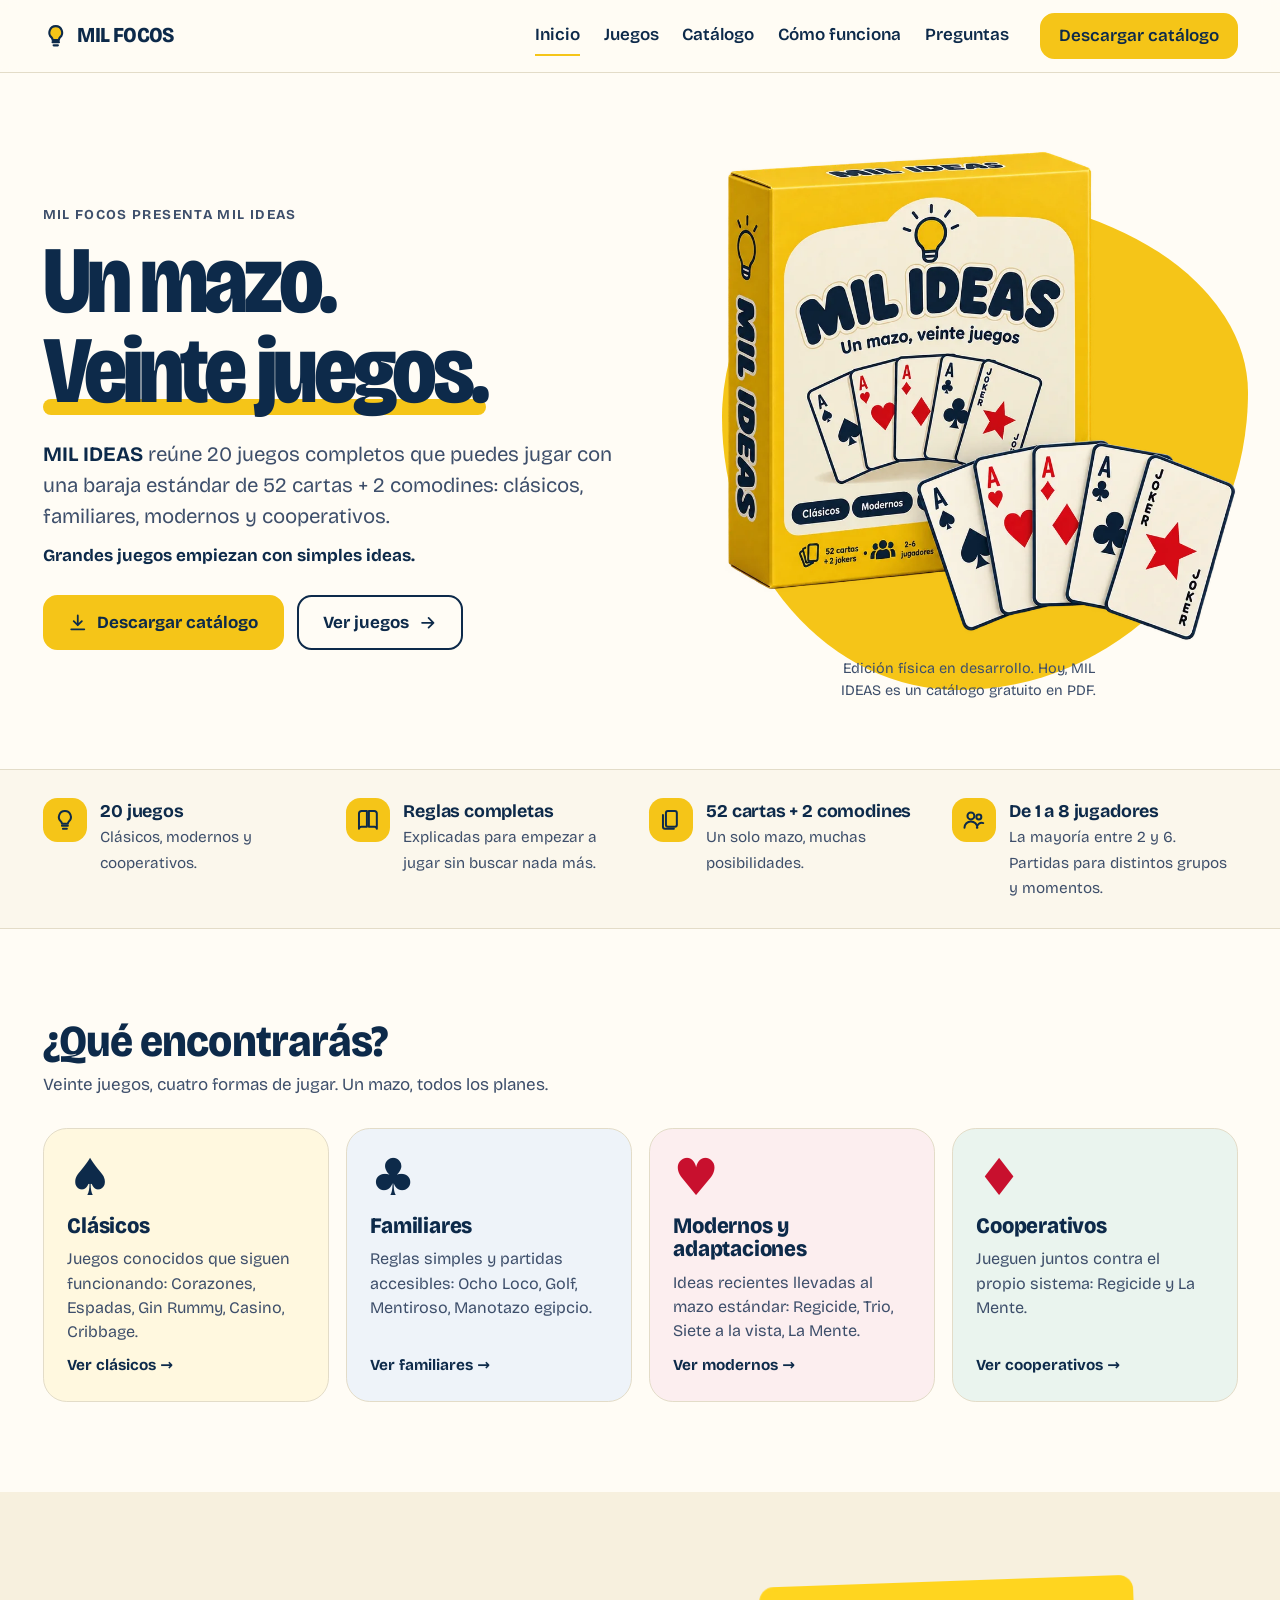
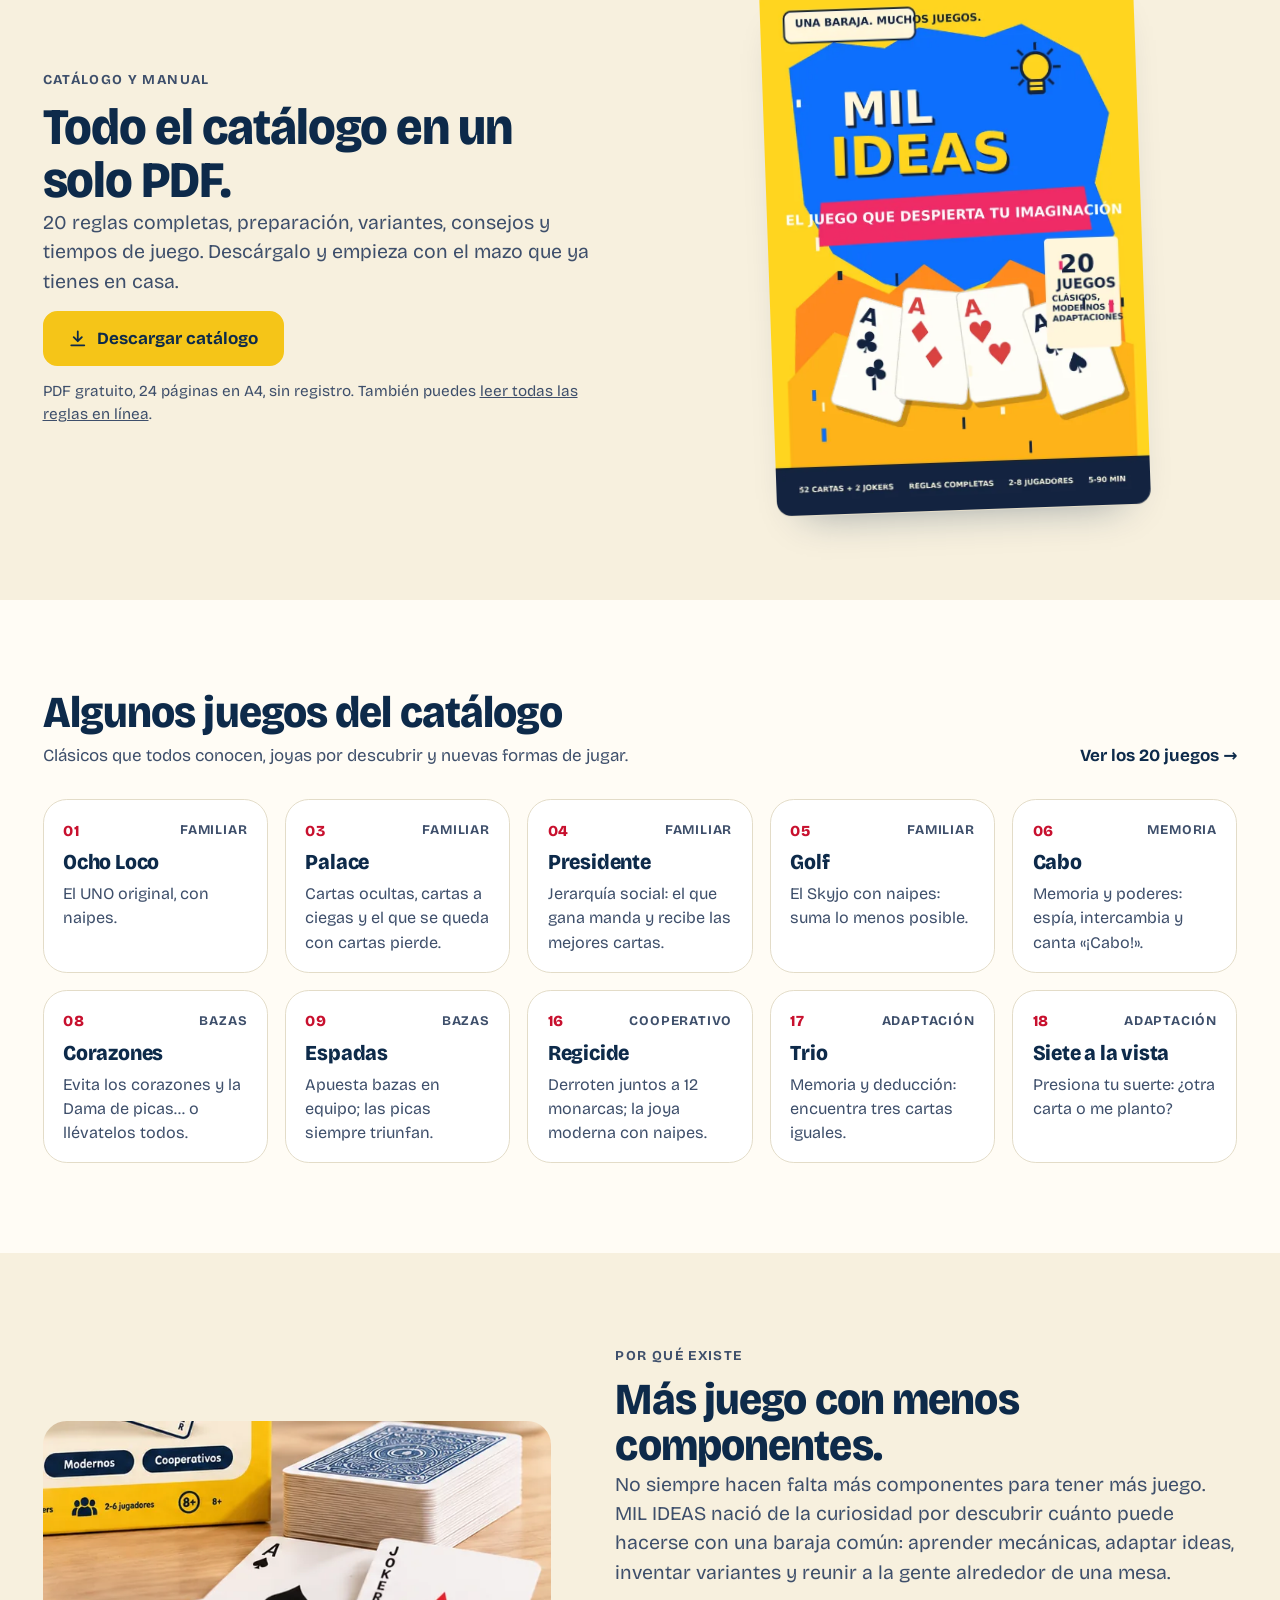
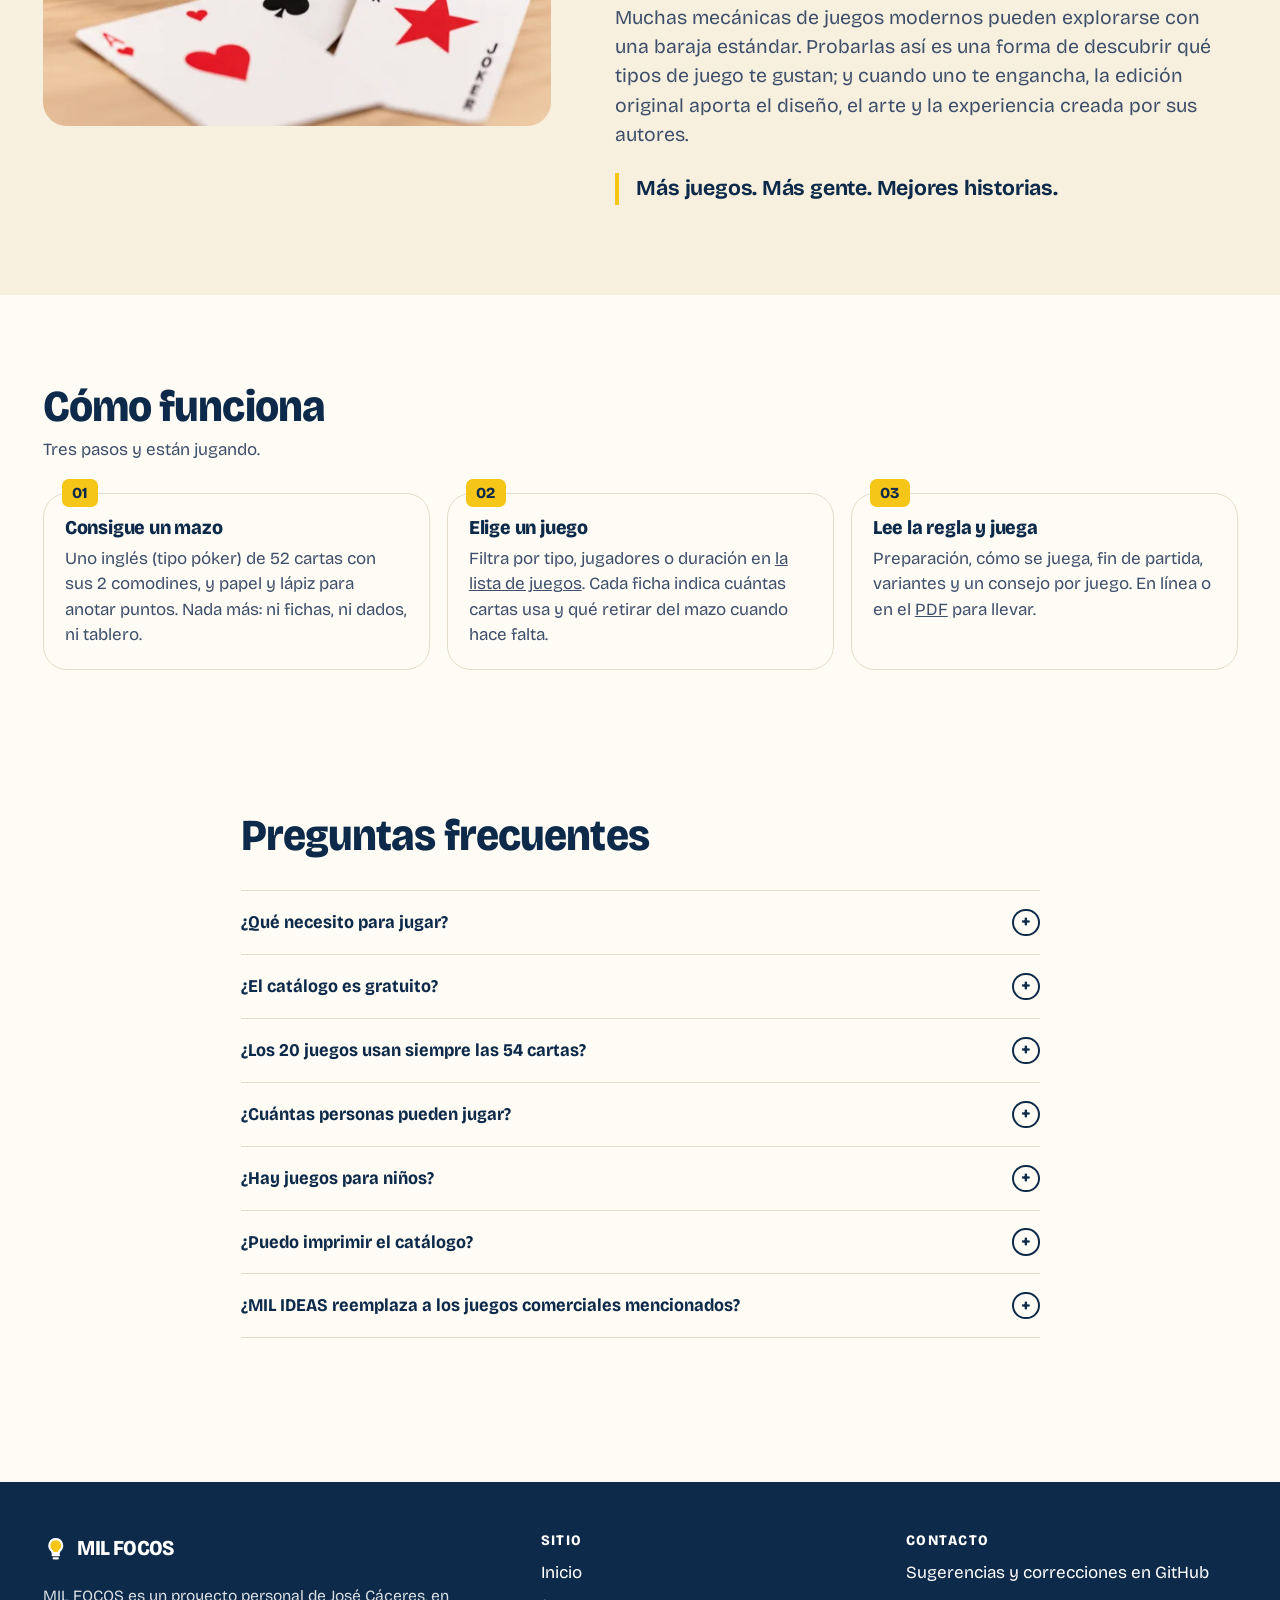
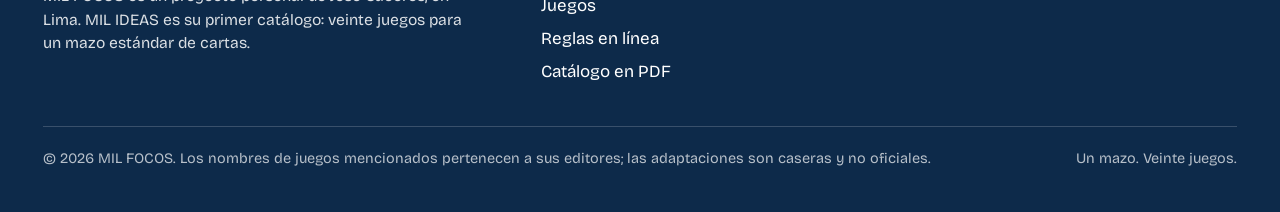
==== commit 279d9985: "Polish after review: 20+bonus count, softer copy, dev-status note, mobile hero order - /juegos/: the" ====
--- a/index.html
+++ b/index.html
@@ -41,13 +41,14 @@
 .hero .visual{position:relative;isolation:isolate}
 .hero .visual:before{content:"";position:absolute;inset:8% -2% 2% 4%;background:var(--mustard);border-radius:42% 58% 55% 45% / 45% 40% 60% 55%;z-index:-1}
 .hero .visual img{width:100%;max-width:34rem;margin:0 auto}
+.hero .status-note{margin:1rem auto 0;text-align:center;font-size:.85rem;color:var(--ink-2);max-width:30ch}
 @media (prefers-reduced-motion:no-preference){
   .hero .visual img{transition:transform .5s var(--ease)}
   .hero .visual:hover img{transform:translateY(-6px) rotate(-1deg)}
 }
 @media (max-width:860px){
   .hero .wrap{grid-template-columns:1fr}
-  .hero .visual{order:-1;max-width:22rem;margin:0 auto}
+  .hero .visual{max-width:18rem;margin:1.5rem auto 0}
   .hero .cta .btn{flex:1 1 100%}
 }
 
@@ -144,7 +145,10 @@
       </div>
     </div>
     <div class="visual rise d1">
-      <img src="/assets/img/producto-960.webp" srcset="/assets/img/producto-560.webp 560w, /assets/img/producto-960.webp 960w" sizes="(max-width:860px) 22rem, 34rem" width="1241" height="1135" alt="Caja de MIL IDEAS, amarilla con una bombilla, junto a un abanico de cartas: as de picas, corazones, diamantes, tréboles y un comodín" fetchpriority="high">
+      <img src="/assets/img/producto-960.webp" srcset="/assets/img/producto-560.webp 560w, /assets/img/producto-960.webp 960w" sizes="(max-width:860px) 22rem, 34rem" width="1241" height="1135" alt="Diseño conceptual de la caja de MIL IDEAS, amarilla con una bombilla, junto a un abanico de cartas: as de picas, corazones, diamantes, tréboles y un comodín" fetchpriority="high">
+      <p class="status-note">Edición física en desarrollo. Hoy, MIL IDEAS es un catálogo gratuito en PDF.</p>
+      <!-- Bloque futuro (activar cuando exista lista de espera):
+      <p class="cta"><a class="btn ghost" href="#">Quiero una cuando esté disponible</a></p> -->
     </div>
   </div>
 </section>
@@ -222,7 +226,7 @@
       <p class="eyebrow">Por qué existe</p>
       <h2 id="h-why">Más juego con menos componentes.</h2>
       <p class="lead">No siempre hacen falta más componentes para tener más juego. MIL IDEAS nació de la curiosidad por descubrir cuánto puede hacerse con una baraja común: aprender mecánicas, adaptar ideas, inventar variantes y reunir a la gente alrededor de una mesa.</p>
-      <p class="lead">Muchos juegos de cartas modernos son, en el fondo, un mazo con arte bonito. Puedes probarlos con naipes y, si te enganchan, comprar la caja original por gusto y para apoyar a su autor.</p>
+      <p class="lead">Muchas mecánicas de juegos modernos pueden explorarse con una baraja estándar. Probarlas así es una forma de descubrir qué tipos de juego te gustan; y cuando uno te engancha, la edición original aporta el diseño, el arte y la experiencia creada por sus autores.</p>
       <blockquote>Más juegos. Más gente. Mejores historias.</blockquote>
     </div>
   </div>
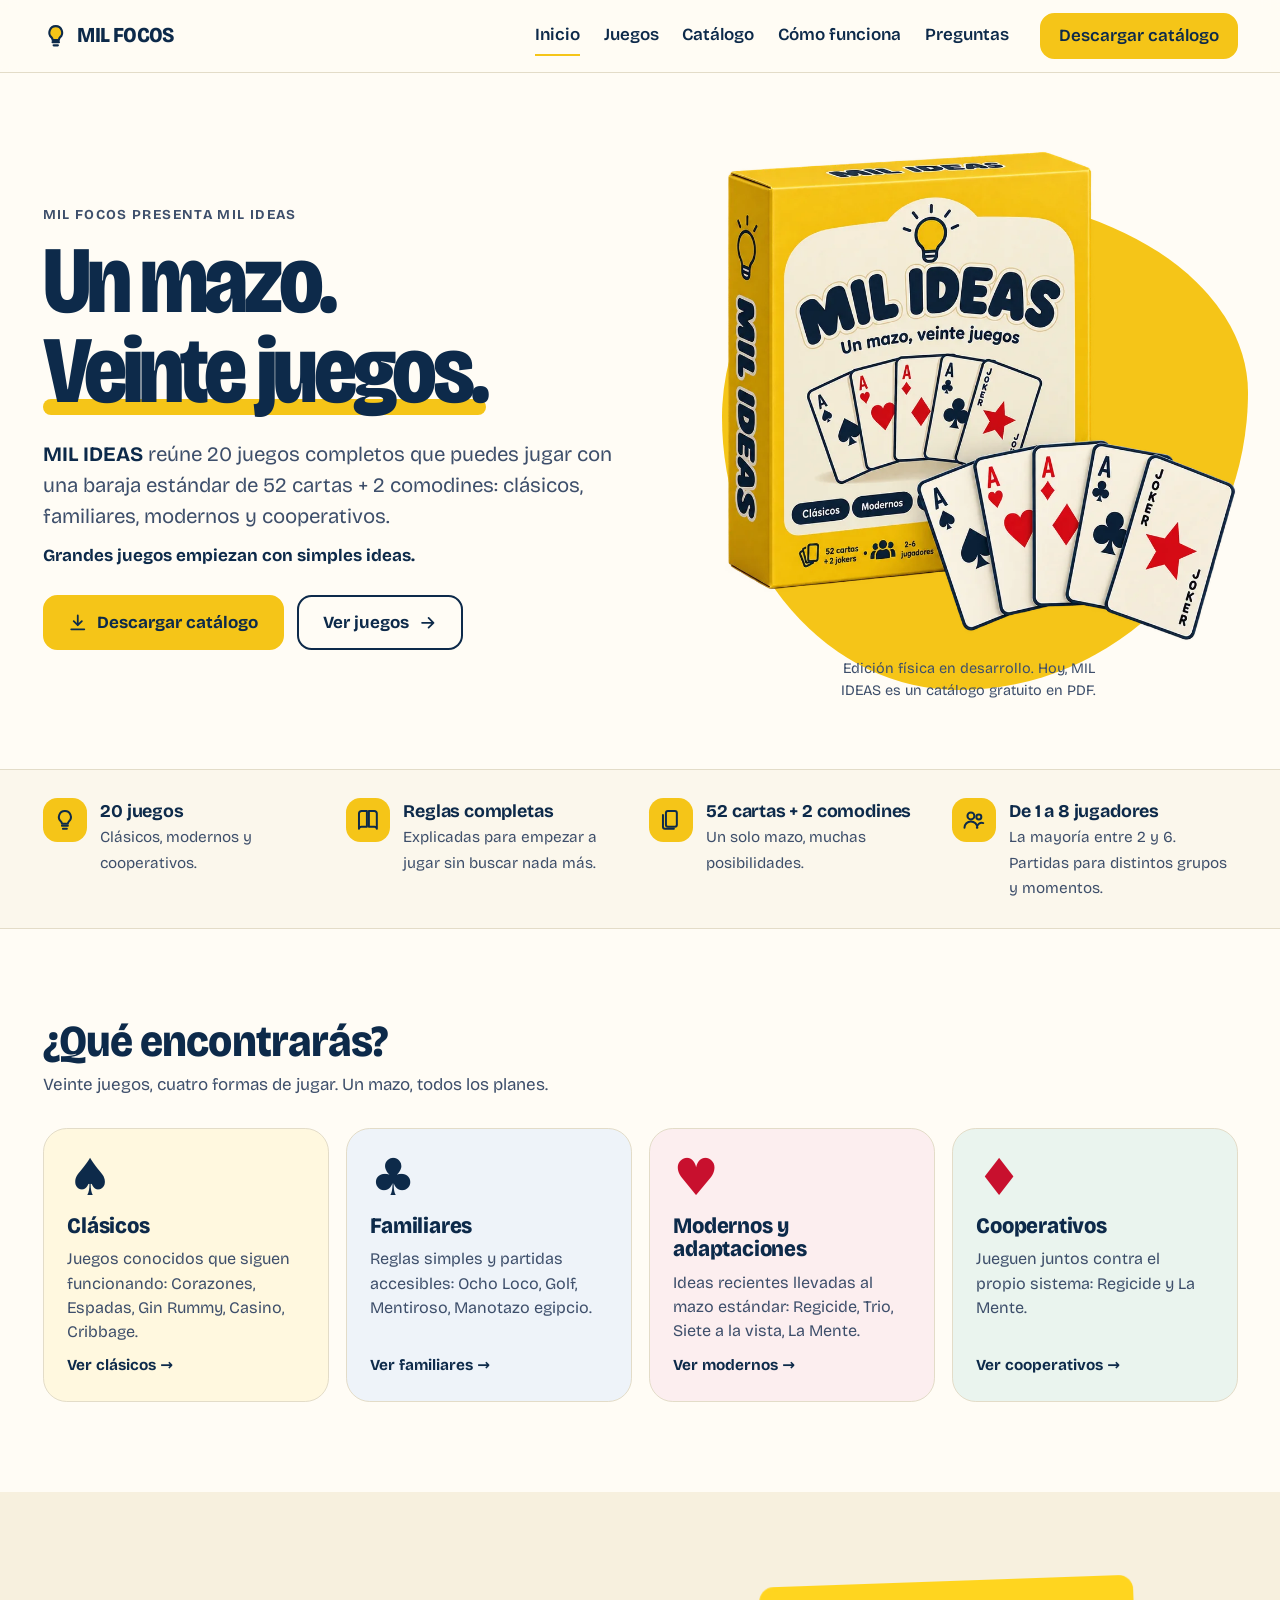
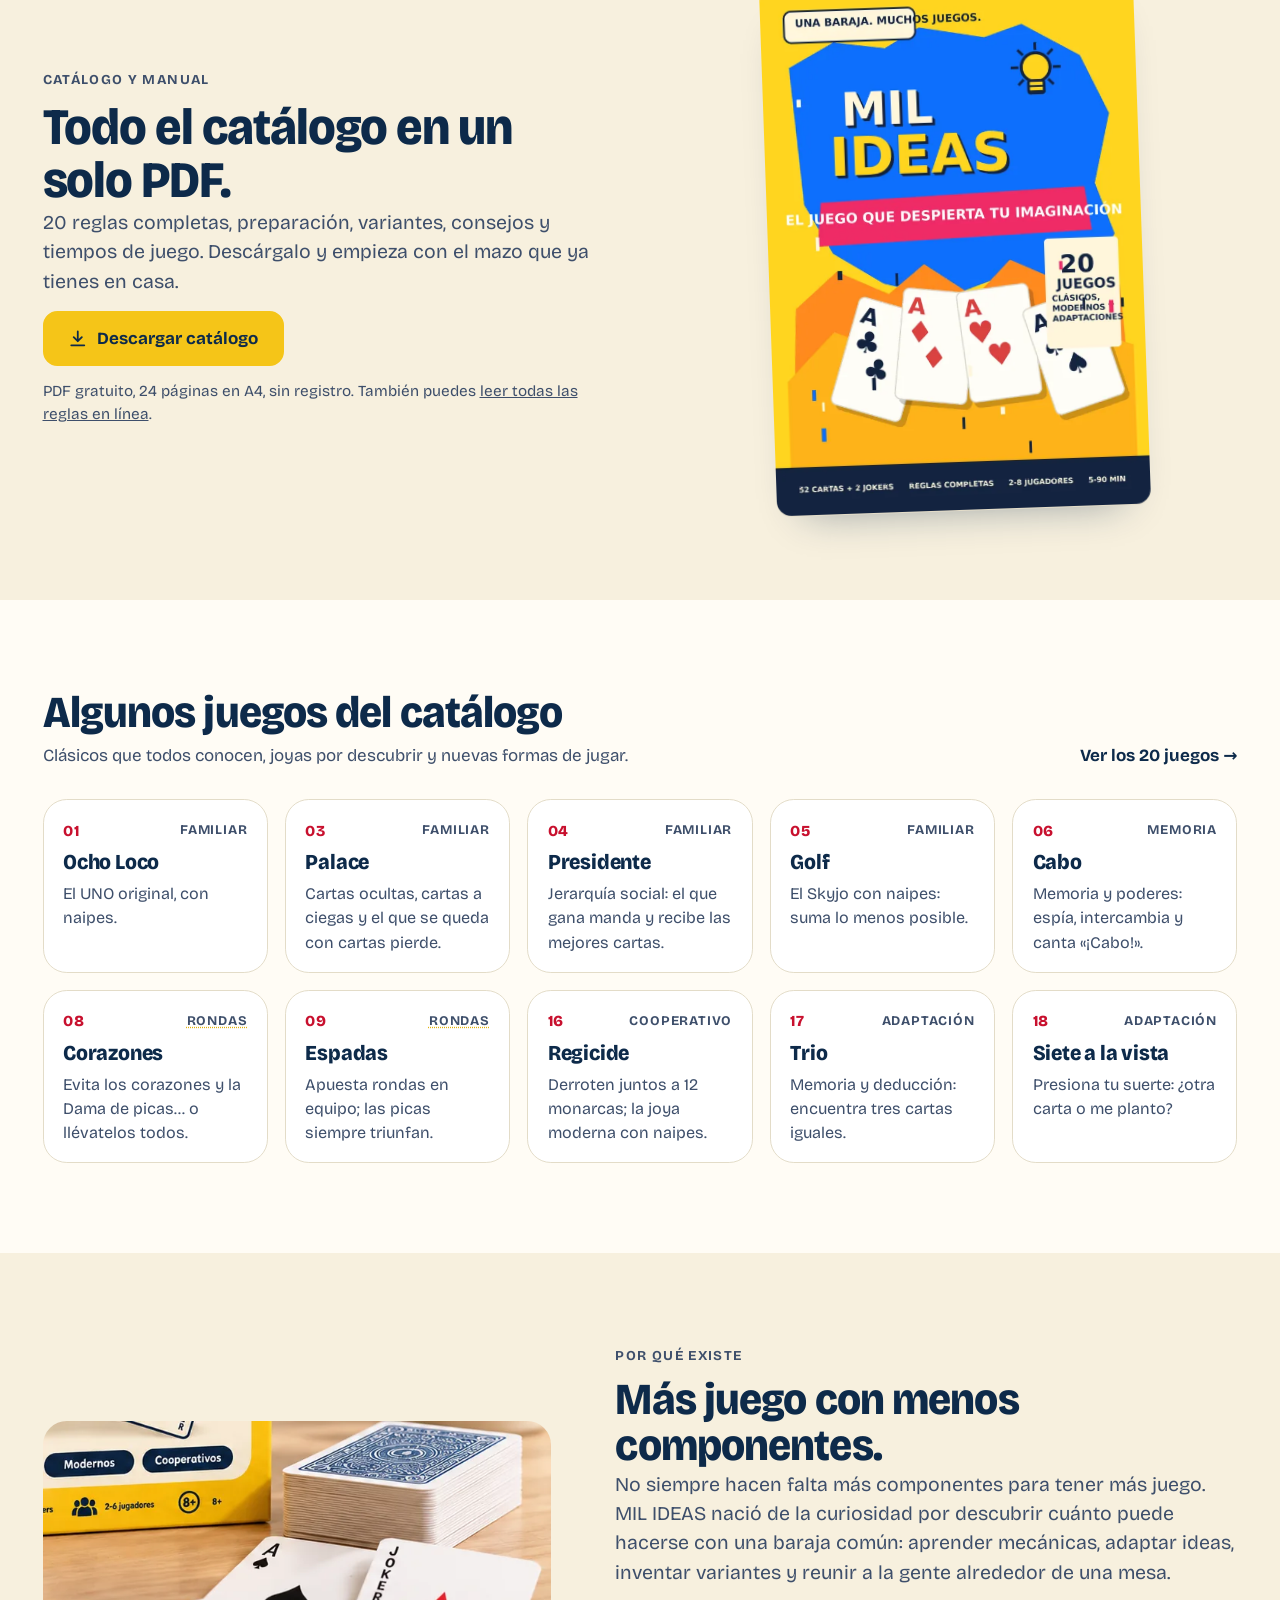
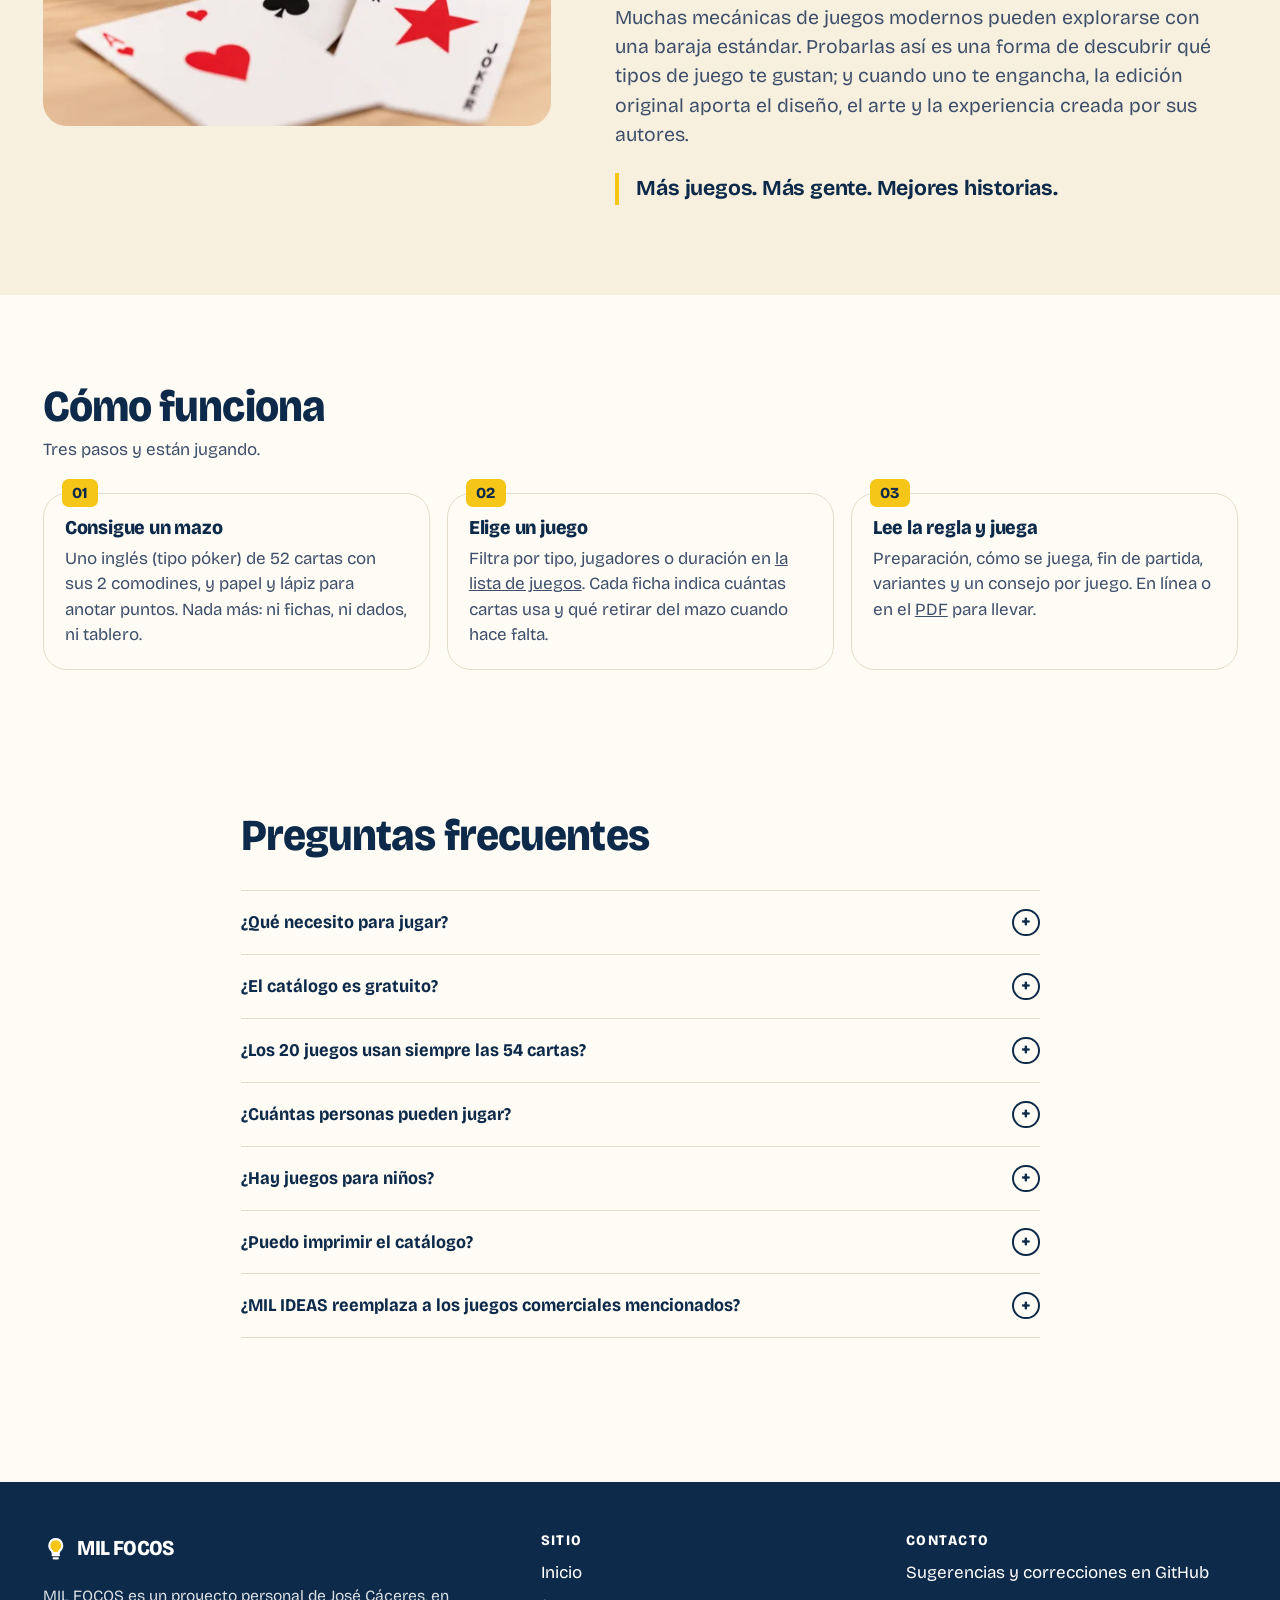
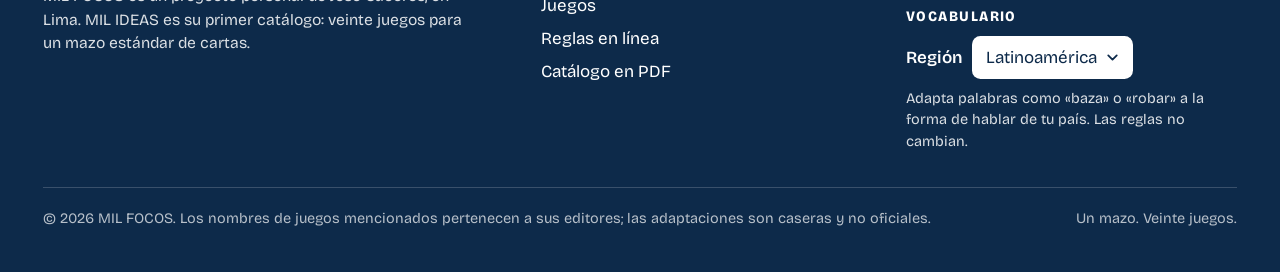
==== commit 3f915a26: "Add regional vocabulary localization (es-419 base, PE/MX/CO/CL/AR/ES) Adapts card-game terminology t" ====
--- a/index.html
+++ b/index.html
@@ -209,8 +209,8 @@
       <a class="game-card" href="/catalogo.html#04-presidente"><div class="top"><span class="num">04</span><span class="cat">Familiar</span></div><h3>Presidente</h3><p>Jerarquía social: el que gana manda y recibe las mejores cartas.</p></a>
       <a class="game-card" href="/catalogo.html#05-golf"><div class="top"><span class="num">05</span><span class="cat">Familiar</span></div><h3>Golf</h3><p>El Skyjo con naipes: suma lo menos posible.</p></a>
       <a class="game-card" href="/catalogo.html#06-cabo"><div class="top"><span class="num">06</span><span class="cat">Memoria</span></div><h3>Cabo</h3><p>Memoria y poderes: espía, intercambia y canta «¡Cabo!».</p></a>
-      <a class="game-card" href="/catalogo.html#08-corazones"><div class="top"><span class="num">08</span><span class="cat">Bazas</span></div><h3>Corazones</h3><p>Evita los corazones y la Dama de picas… o llévatelos todos.</p></a>
-      <a class="game-card" href="/catalogo.html#09-espadas"><div class="top"><span class="num">09</span><span class="cat">Bazas</span></div><h3>Espadas</h3><p>Apuesta bazas en equipo; las picas siempre triunfan.</p></a>
+      <a class="game-card" href="/catalogo.html#08-corazones"><div class="top"><span class="num">08</span><span class="cat"><span data-term="trick" data-form="p">Rondas</span></span></div><h3>Corazones</h3><p>Evita los corazones y la Dama de picas… o llévatelos todos.</p></a>
+      <a class="game-card" href="/catalogo.html#09-espadas"><div class="top"><span class="num">09</span><span class="cat"><span data-term="trick" data-form="p">Rondas</span></span></div><h3>Espadas</h3><p><span data-i18n="spades.summary">Apuesta rondas en equipo; las picas siempre triunfan.</span></p></a>
       <a class="game-card" href="/catalogo.html#16-regicide"><div class="top"><span class="num">16</span><span class="cat">Cooperativo</span></div><h3>Regicide</h3><p>Derroten juntos a 12 monarcas; la joya moderna con naipes.</p></a>
       <a class="game-card" href="/catalogo.html#17-trio"><div class="top"><span class="num">17</span><span class="cat">Adaptación</span></div><h3>Trio</h3><p>Memoria y deducción: encuentra tres cartas iguales.</p></a>
       <a class="game-card" href="/catalogo.html#18-siete-a-la-vista"><div class="top"><span class="num">18</span><span class="cat">Adaptación</span></div><h3>Siete a la vista</h3><p>Presiona tu suerte: ¿otra carta o me planto?</p></a>
@@ -269,7 +269,7 @@
       </div>
       <div class="faq-item">
         <h3><button class="faq-q" aria-expanded="false" aria-controls="faq5" id="faq5-q">¿Hay juegos para niños?<span class="plus" aria-hidden="true">+</span></button></h3>
-        <div class="faq-a" id="faq5" role="region" aria-labelledby="faq5-q" hidden><p>Sí. Ocho Loco y Manotazo egipcio están pensados desde los 6 años; Golf y Trio desde los 7; Mentiroso, Palace, Presidente, Cabo, Durak, Siete a la vista y La Mente desde los 8. Los juegos de bazas y de combinaciones suelen ir mejor a partir de 10, y Texas Hold'em con puntos a partir de 12.</p></div>
+        <div class="faq-a" id="faq5" role="region" aria-labelledby="faq5-q" hidden><p>Sí. Ocho Loco y Manotazo egipcio están pensados desde los 6 años; Golf y Trio desde los 7; Mentiroso, Palace, Presidente, Cabo, Durak, Siete a la vista y La Mente desde los 8. <span data-i18n="faq.trickGames">Los juegos de rondas (bazas) y de combinaciones suelen ir mejor a partir de 10, y Texas Hold’em con puntos a partir de 12.</span></p></div>
       </div>
       <div class="faq-item">
         <h3><button class="faq-q" aria-expanded="false" aria-controls="faq6" id="faq6-q">¿Puedo imprimir el catálogo?<span class="plus" aria-hidden="true">+</span></button></h3>
@@ -308,6 +308,12 @@
       <ul>
         <li><a href="https://github.com/Josexato/milfocos/issues">Sugerencias y correcciones en GitHub</a></li>
       </ul>
+      <h4 class="mt">Vocabulario</h4>
+      <label class="locale"><span>Región</span>
+        <select data-locale-select aria-describedby="locale-help"><option value="es-419">Latinoamérica</option></select>
+      </label>
+      <p id="locale-help">Adapta palabras como «baza» o «robar» a la forma de hablar de tu país. Las reglas no cambian.</p>
+      <div id="locale-live" class="visually-hidden" aria-live="polite"></div>
     </div>
     <div class="legal">
       <span>© <span data-year>2026</span> MIL FOCOS. Los nombres de juegos mencionados pertenecen a sus editores; las adaptaciones son caseras y no oficiales.</span>
@@ -317,5 +323,6 @@
 </footer>
 
 <script src="/assets/js/site.js" defer></script>
+<script src="/assets/js/i18n.js" defer></script>
 </body>
 </html>
--- a/assets/css/site.css
+++ b/assets/css/site.css
@@ -152,6 +152,15 @@
 @media (max-width:760px){.site-footer .wrap{grid-template-columns:1fr 1fr}.site-footer .wrap > :first-child{grid-column:1/-1}}
 @media (max-width:420px){.site-footer .wrap{grid-template-columns:1fr}}
 
+/* ---------- Selector de región y glosas ---------- */
+.site-footer h4.mt{margin-top:1.4rem}
+.site-footer .locale{display:flex;align-items:center;gap:.6rem;margin-bottom:.5rem}
+.site-footer .locale span{font-weight:600;color:#fff}
+.site-footer select{font:inherit;color:var(--navy);background:#fff;border:2px solid transparent;border-radius:var(--r-sm);padding:.4rem 2rem .4rem .7rem;min-height:2.5rem;cursor:pointer;appearance:none;-webkit-appearance:none;background-image:url("data:image/svg+xml,%3Csvg xmlns='http://www.w3.org/2000/svg' viewBox='0 0 24 24' fill='none' stroke='%230D2A4A' stroke-width='2.5' stroke-linecap='round' stroke-linejoin='round'%3E%3Cpath d='m6 9 6 6 6-6'/%3E%3C/svg%3E");background-repeat:no-repeat;background-position:right .6rem center;background-size:1rem}
+.site-footer select:focus-visible{outline:3px solid var(--mustard);outline-offset:2px}
+.site-footer #locale-help{font-size:.85rem;margin:0}
+[data-term="trick"][title]{text-decoration:underline dotted;text-decoration-color:var(--mustard-2);text-underline-offset:.15em;cursor:help}
+
 /* ---------- Animación de entrada (mínima) ---------- */
 @media (prefers-reduced-motion:no-preference){
   .rise{animation:rise .6s var(--ease) both}
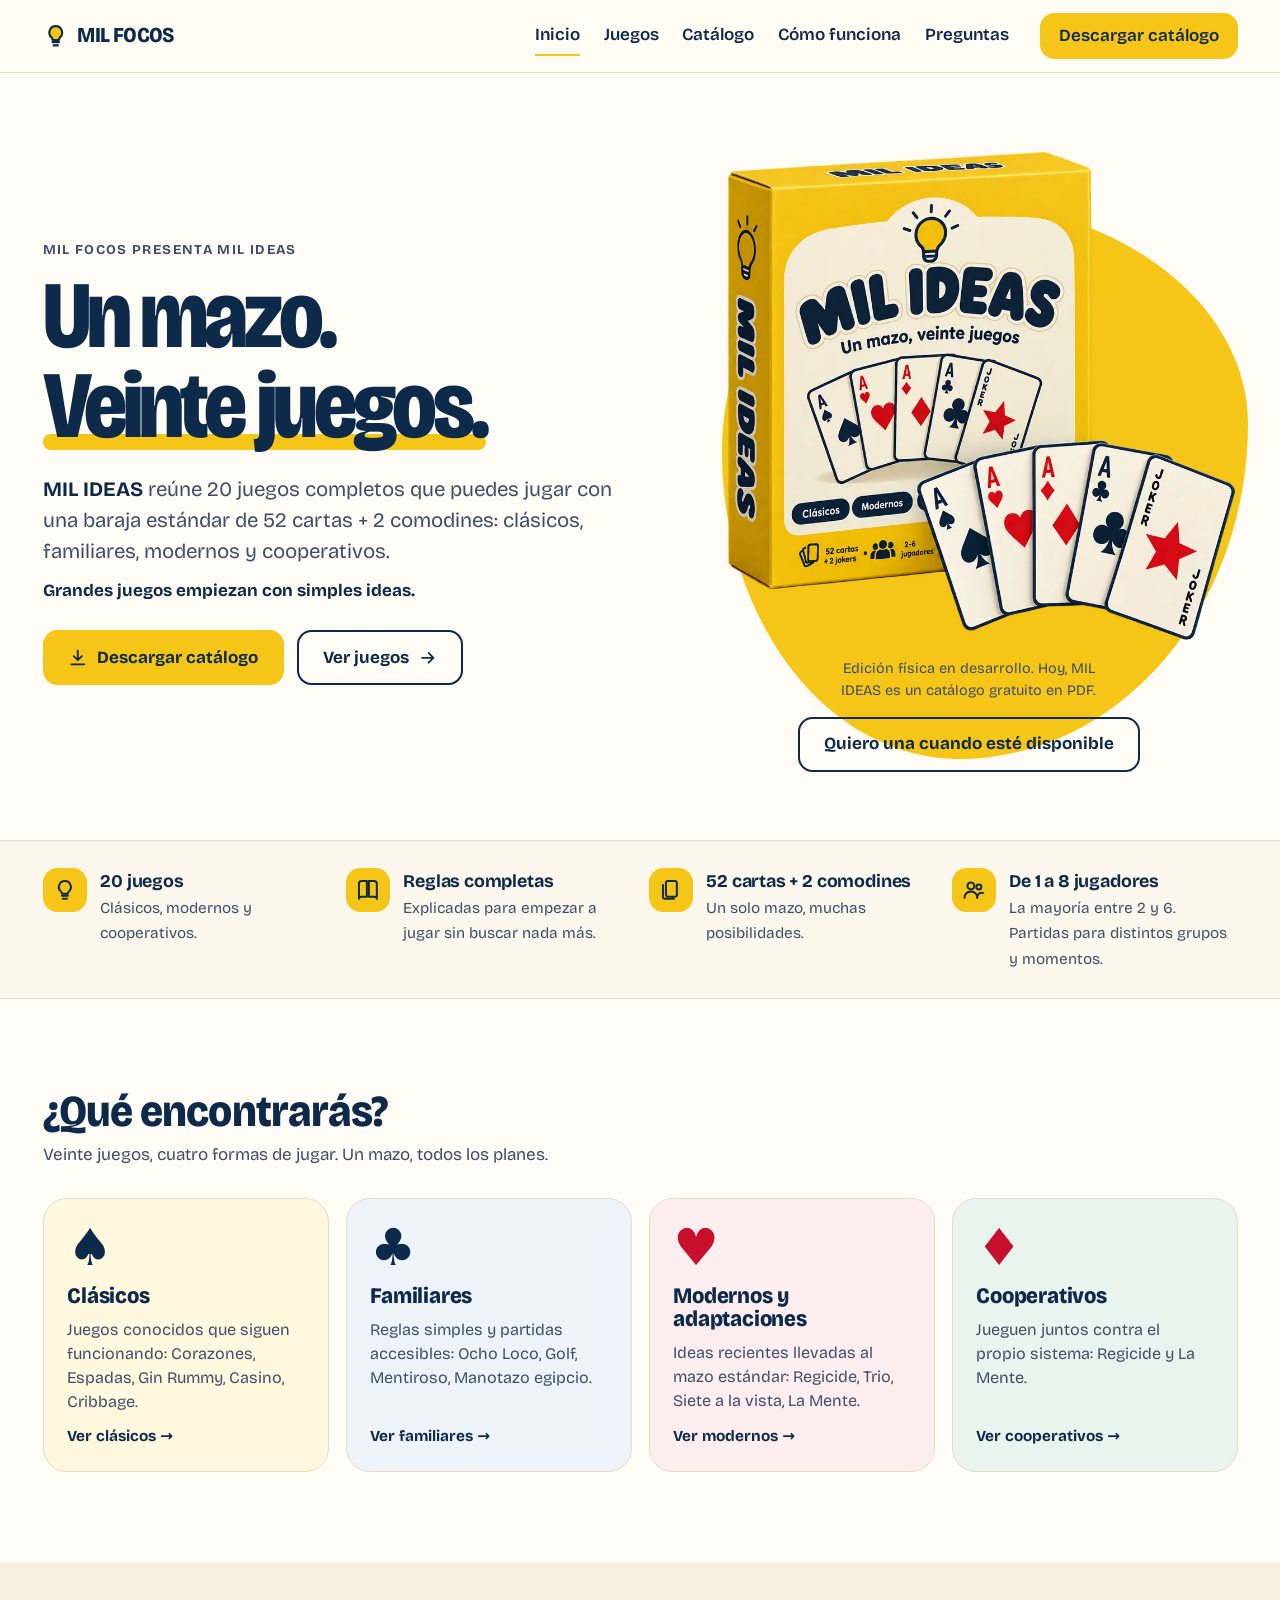
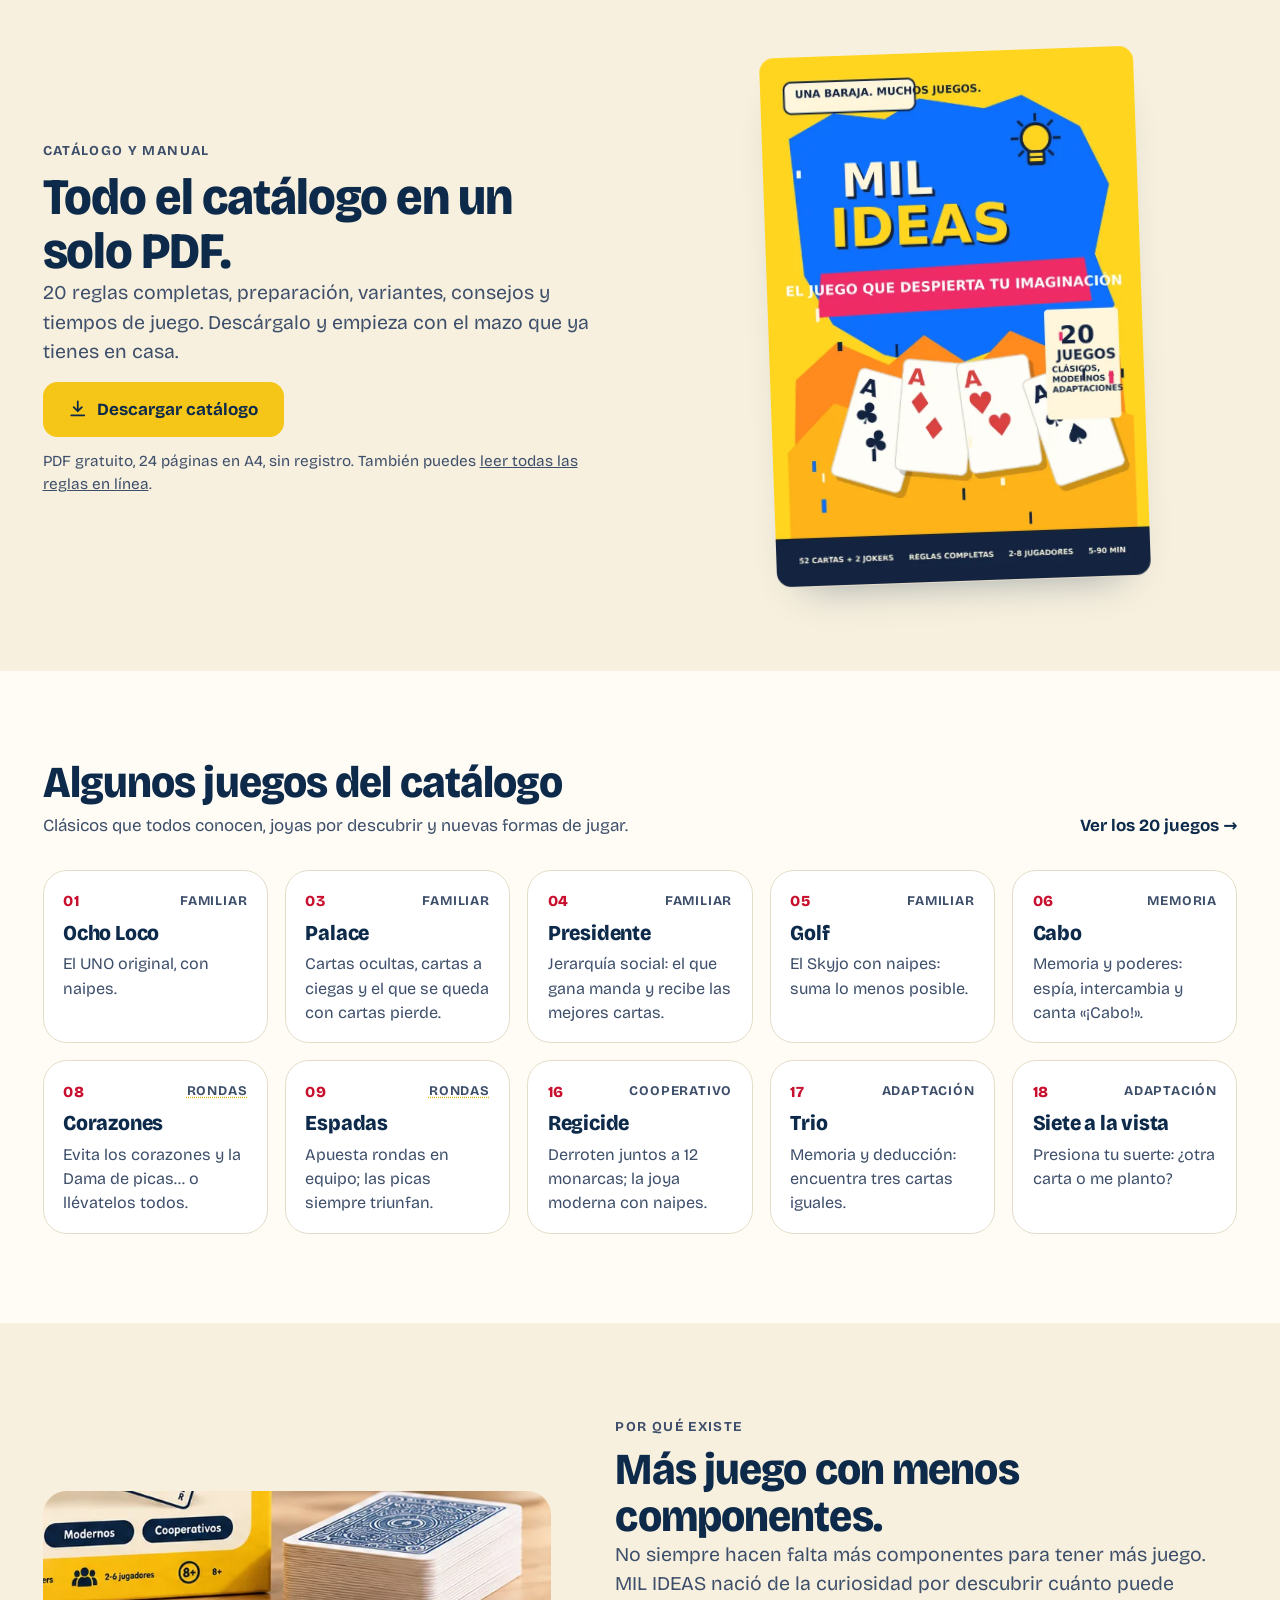
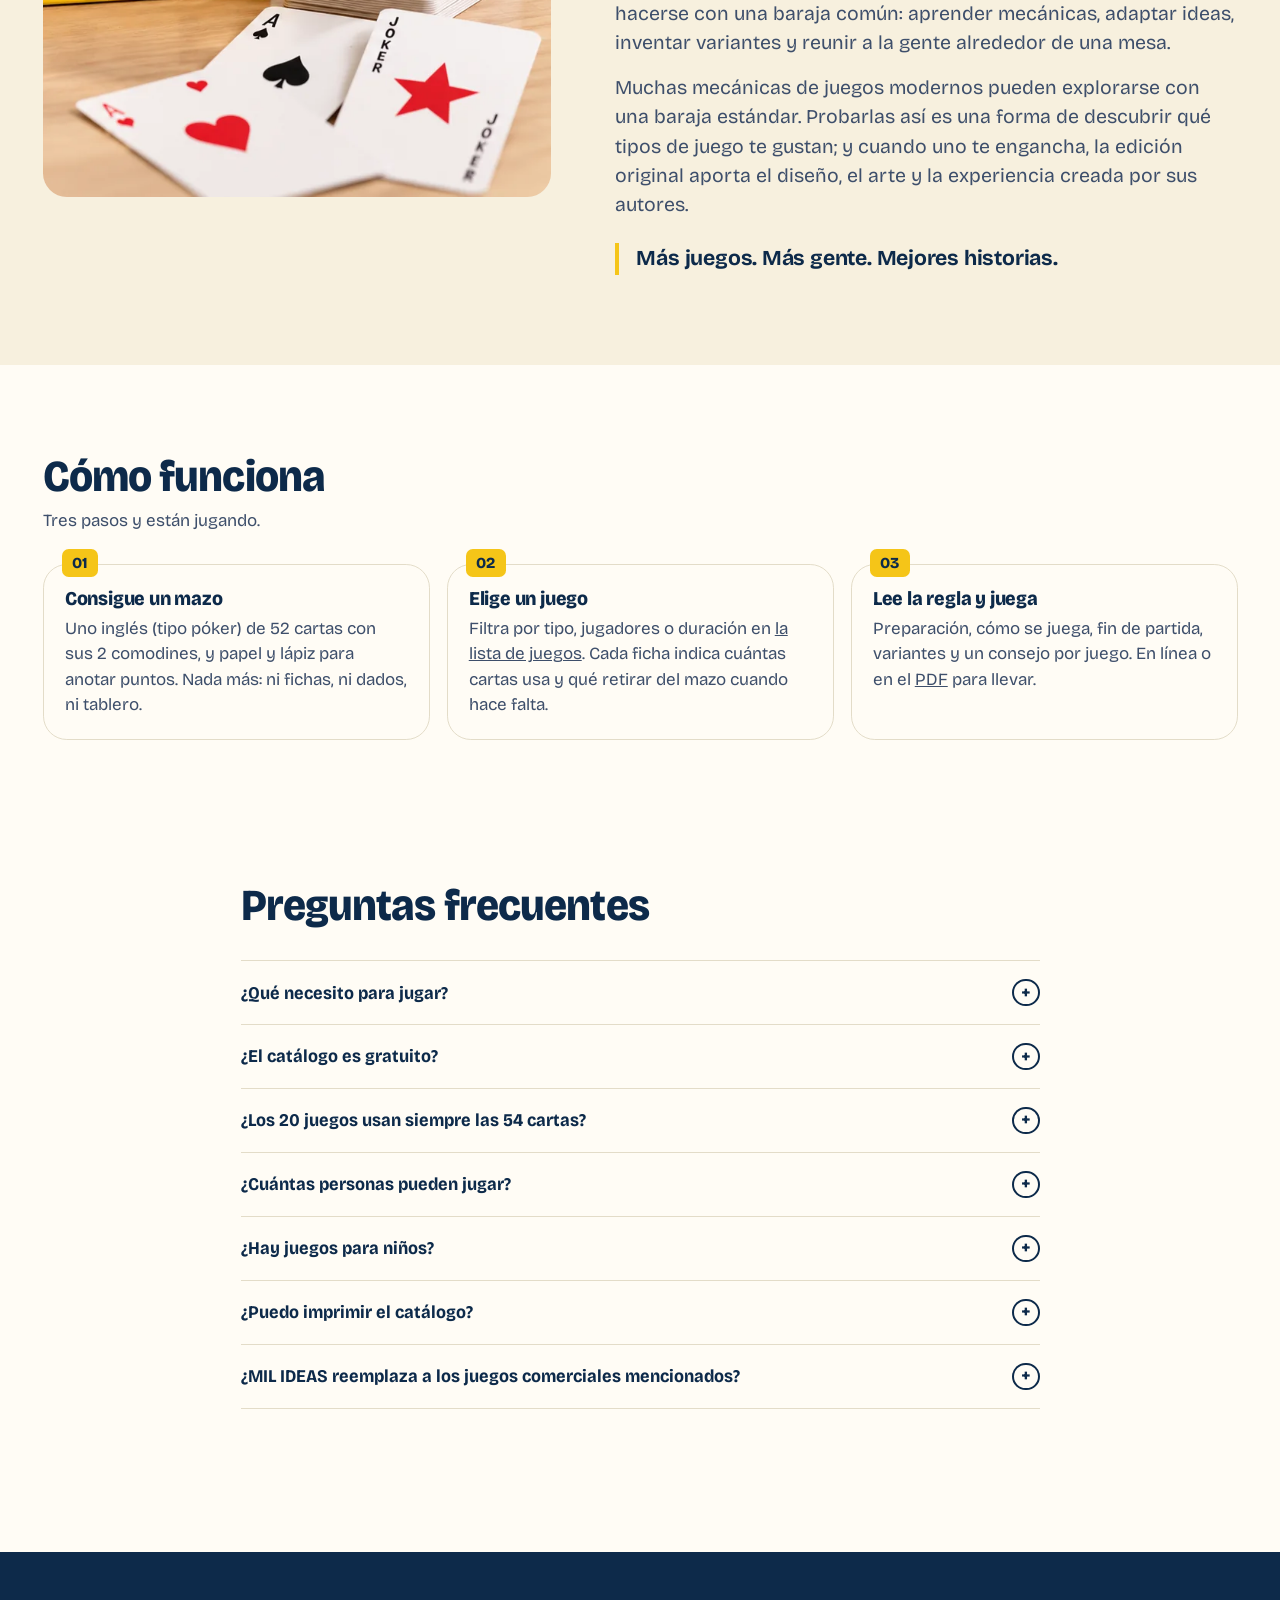
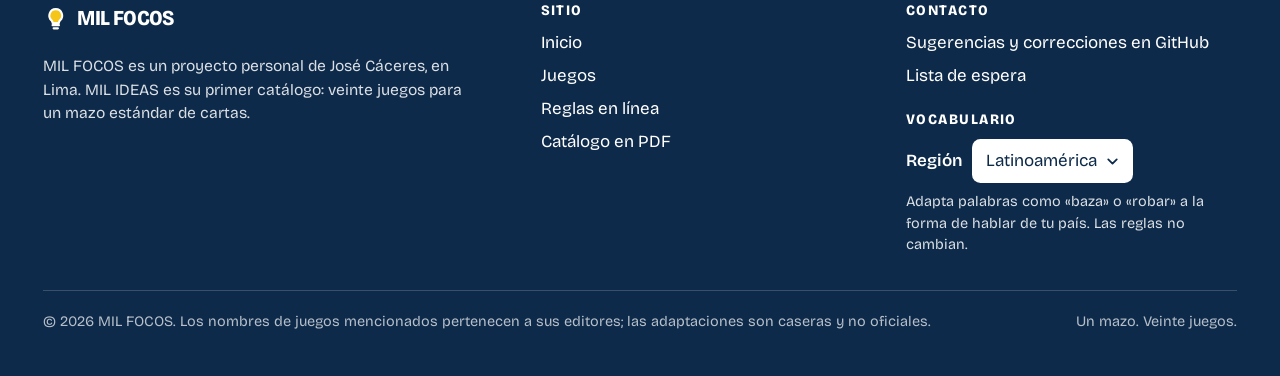
==== commit 0119b909: "Add waitlist CTA, es_PE og:locale and sitemap lastmod - Hero: enable the "Quiero una cuando esté dis" ====
--- a/index.html
+++ b/index.html
@@ -14,7 +14,7 @@
 <meta property="og:image" content="https://milfocos.com/assets/img/og.jpg">
 <meta property="og:image:width" content="1200">
 <meta property="og:image:height" content="630">
-<meta property="og:locale" content="es_ES">
+<meta property="og:locale" content="es_PE">
 <meta name="twitter:card" content="summary_large_image">
 <meta name="theme-color" content="#0D2A4A">
 <link rel="icon" href="data:image/svg+xml,%3Csvg xmlns='http://www.w3.org/2000/svg' viewBox='0 0 64 64'%3E%3Crect width='64' height='64' rx='12' fill='%230D2A4A'/%3E%3Ccircle cx='32' cy='27' r='15' fill='%23F5C518'/%3E%3Crect x='24' y='42' width='16' height='10' rx='3' fill='%23fff'/%3E%3C/svg%3E">
@@ -42,6 +42,7 @@
 .hero .visual:before{content:"";position:absolute;inset:8% -2% 2% 4%;background:var(--mustard);border-radius:42% 58% 55% 45% / 45% 40% 60% 55%;z-index:-1}
 .hero .visual img{width:100%;max-width:34rem;margin:0 auto}
 .hero .status-note{margin:1rem auto 0;text-align:center;font-size:.85rem;color:var(--ink-2);max-width:30ch}
+.hero .visual .cta{justify-content:center;margin:.9rem 0 0;text-align:center}
 @media (prefers-reduced-motion:no-preference){
   .hero .visual img{transition:transform .5s var(--ease)}
   .hero .visual:hover img{transform:translateY(-6px) rotate(-1deg)}
@@ -147,8 +148,7 @@
     <div class="visual rise d1">
       <img src="/assets/img/producto-960.webp" srcset="/assets/img/producto-560.webp 560w, /assets/img/producto-960.webp 960w" sizes="(max-width:860px) 22rem, 34rem" width="1241" height="1135" alt="Diseño conceptual de la caja de MIL IDEAS, amarilla con una bombilla, junto a un abanico de cartas: as de picas, corazones, diamantes, tréboles y un comodín" fetchpriority="high">
       <p class="status-note">Edición física en desarrollo. Hoy, MIL IDEAS es un catálogo gratuito en PDF.</p>
-      <!-- Bloque futuro (activar cuando exista lista de espera):
-      <p class="cta"><a class="btn ghost" href="#">Quiero una cuando esté disponible</a></p> -->
+      <p class="cta"><a class="btn ghost" href="https://tally.so/r/GxZQNj" target="_blank" rel="noopener">Quiero una cuando esté disponible</a></p>
     </div>
   </div>
 </section>
@@ -307,6 +307,7 @@
       <h4>Contacto</h4>
       <ul>
         <li><a href="https://github.com/Josexato/milfocos/issues">Sugerencias y correcciones en GitHub</a></li>
+        <li><a href="https://tally.so/r/GxZQNj" target="_blank" rel="noopener">Lista de espera</a></li>
       </ul>
       <h4 class="mt">Vocabulario</h4>
       <label class="locale"><span>Región</span>
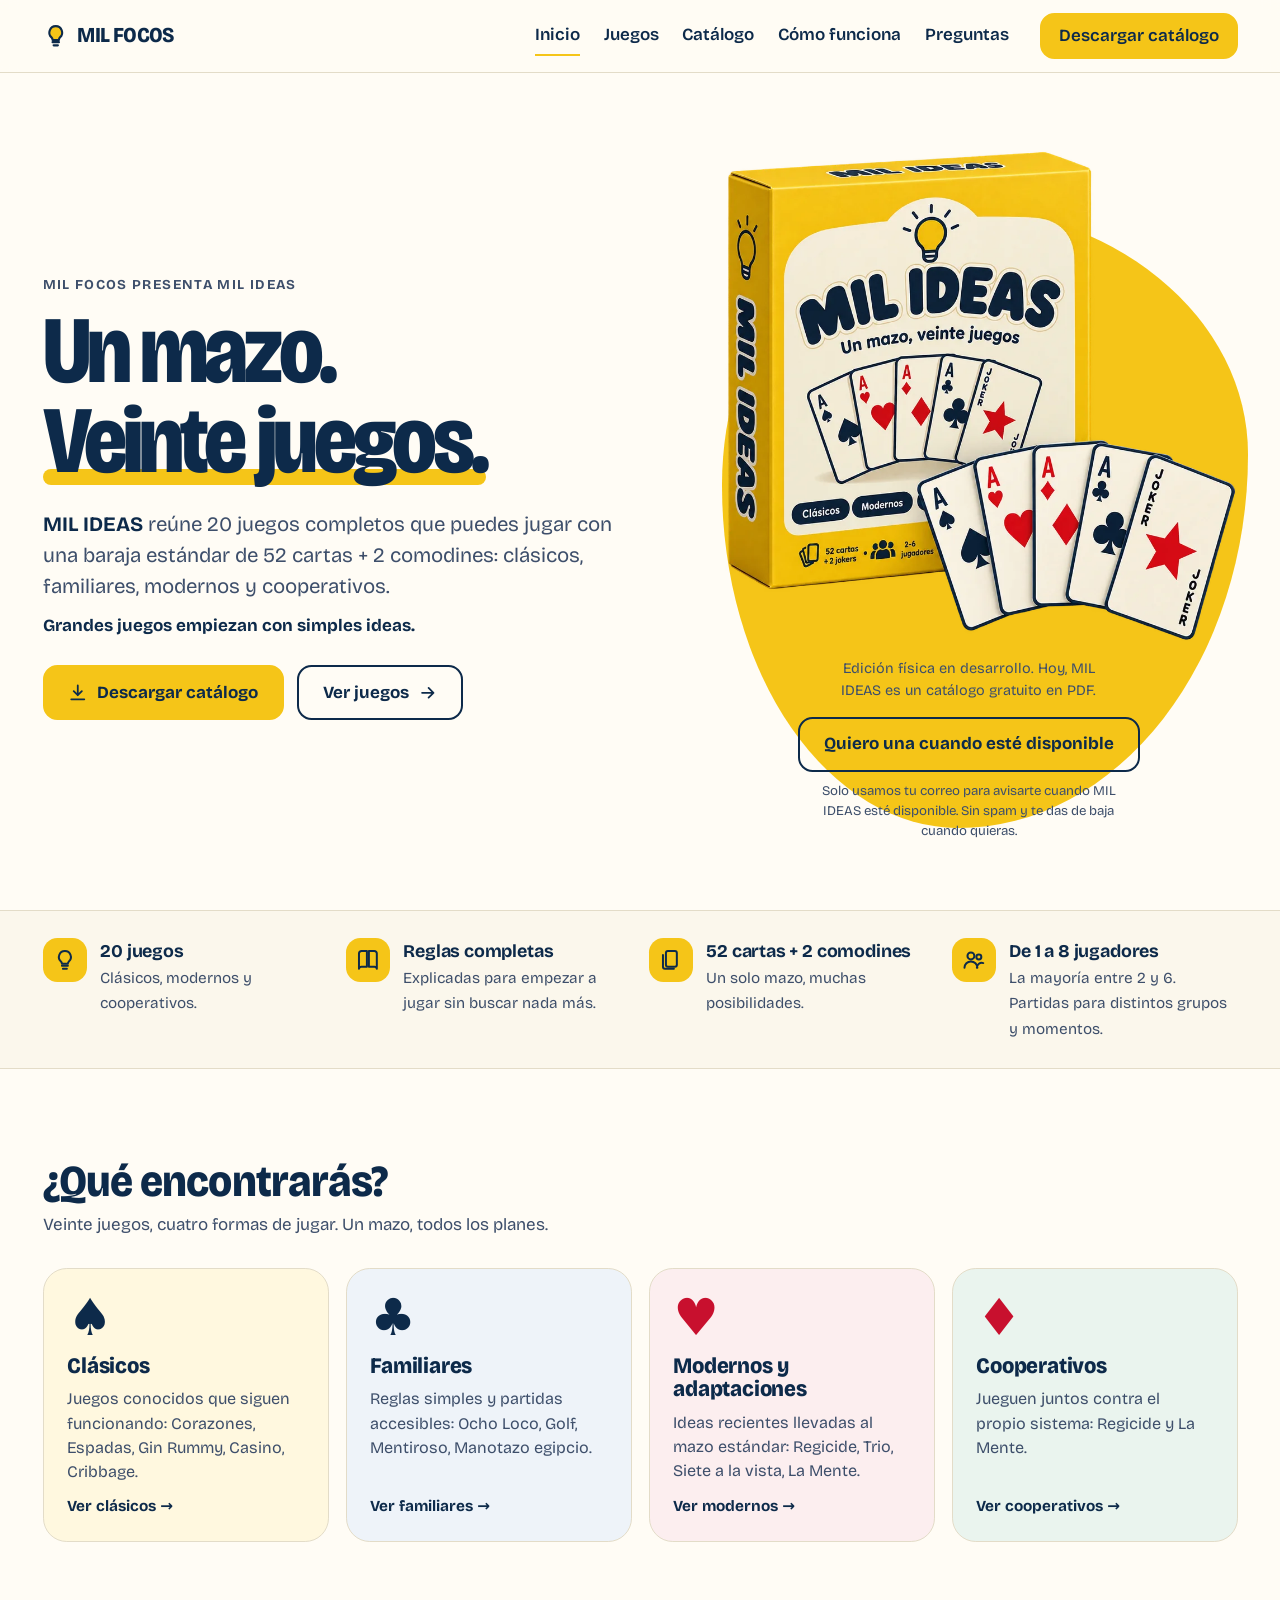
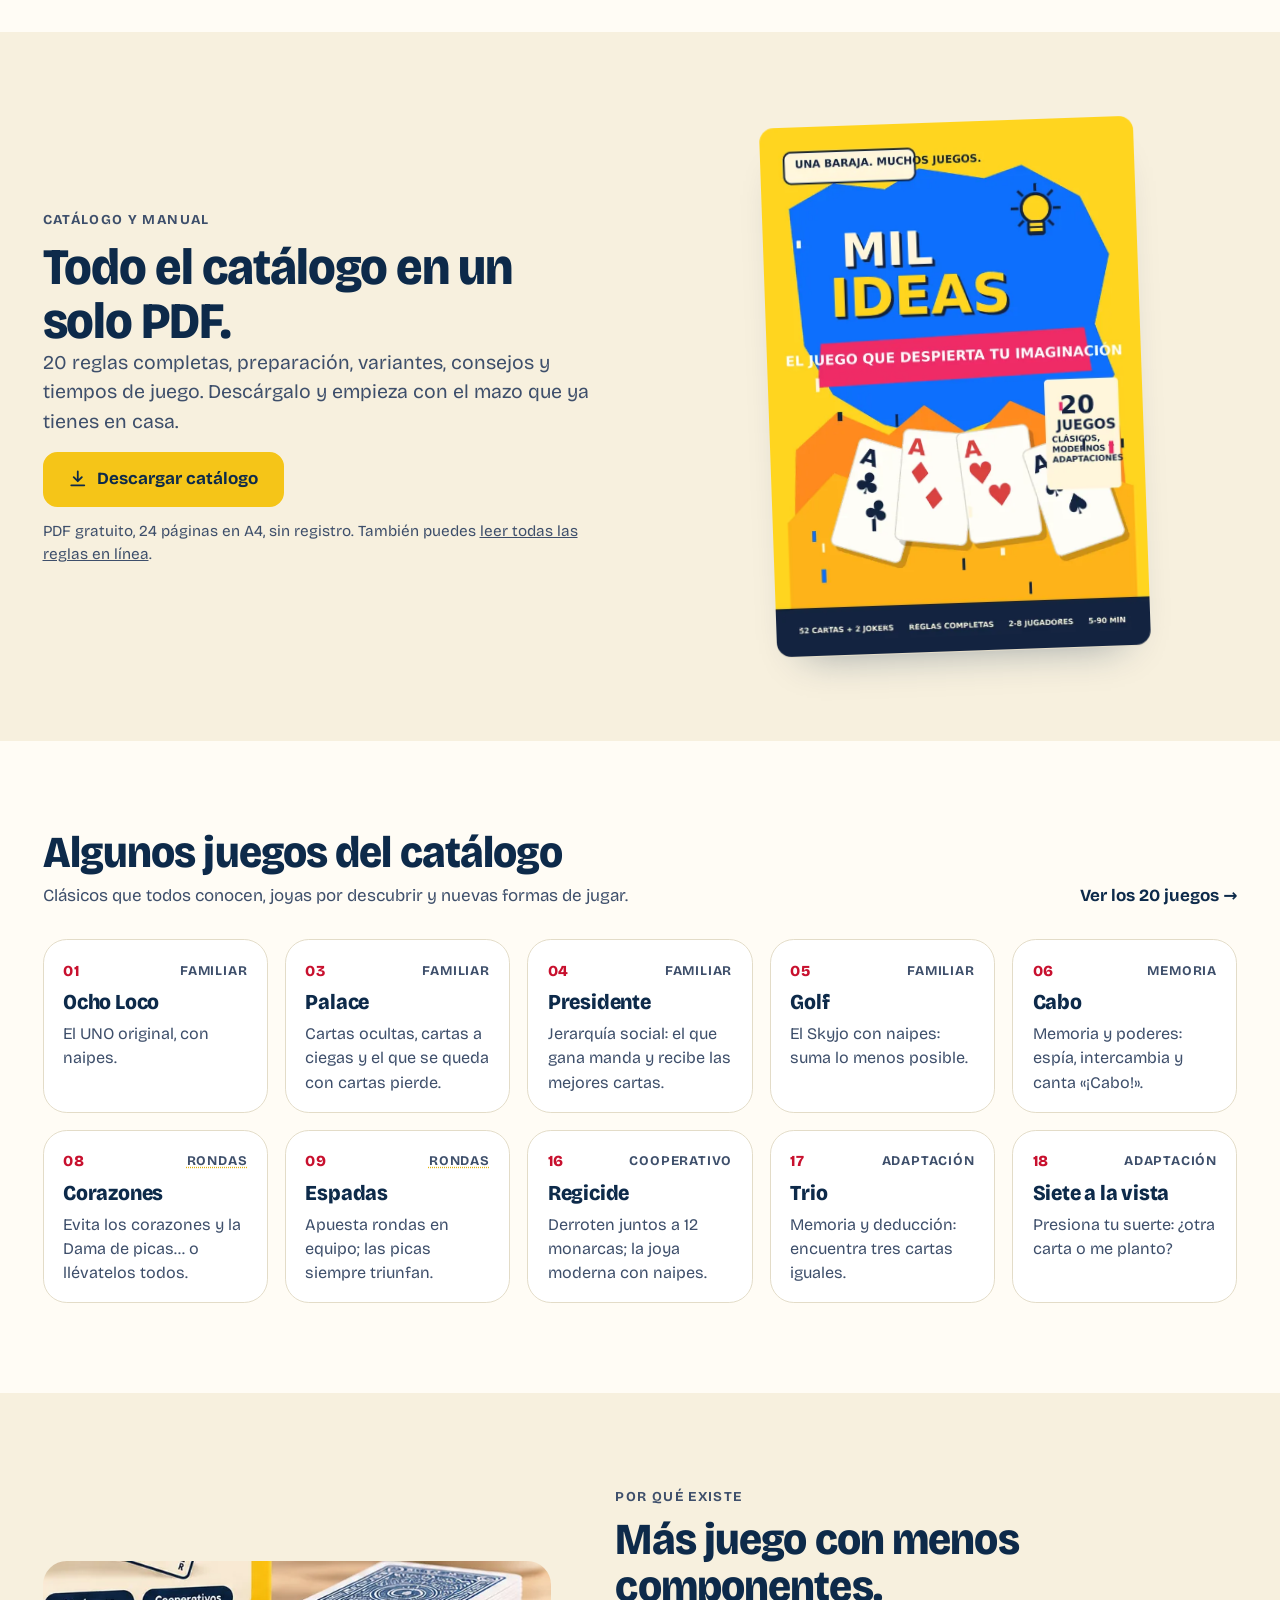
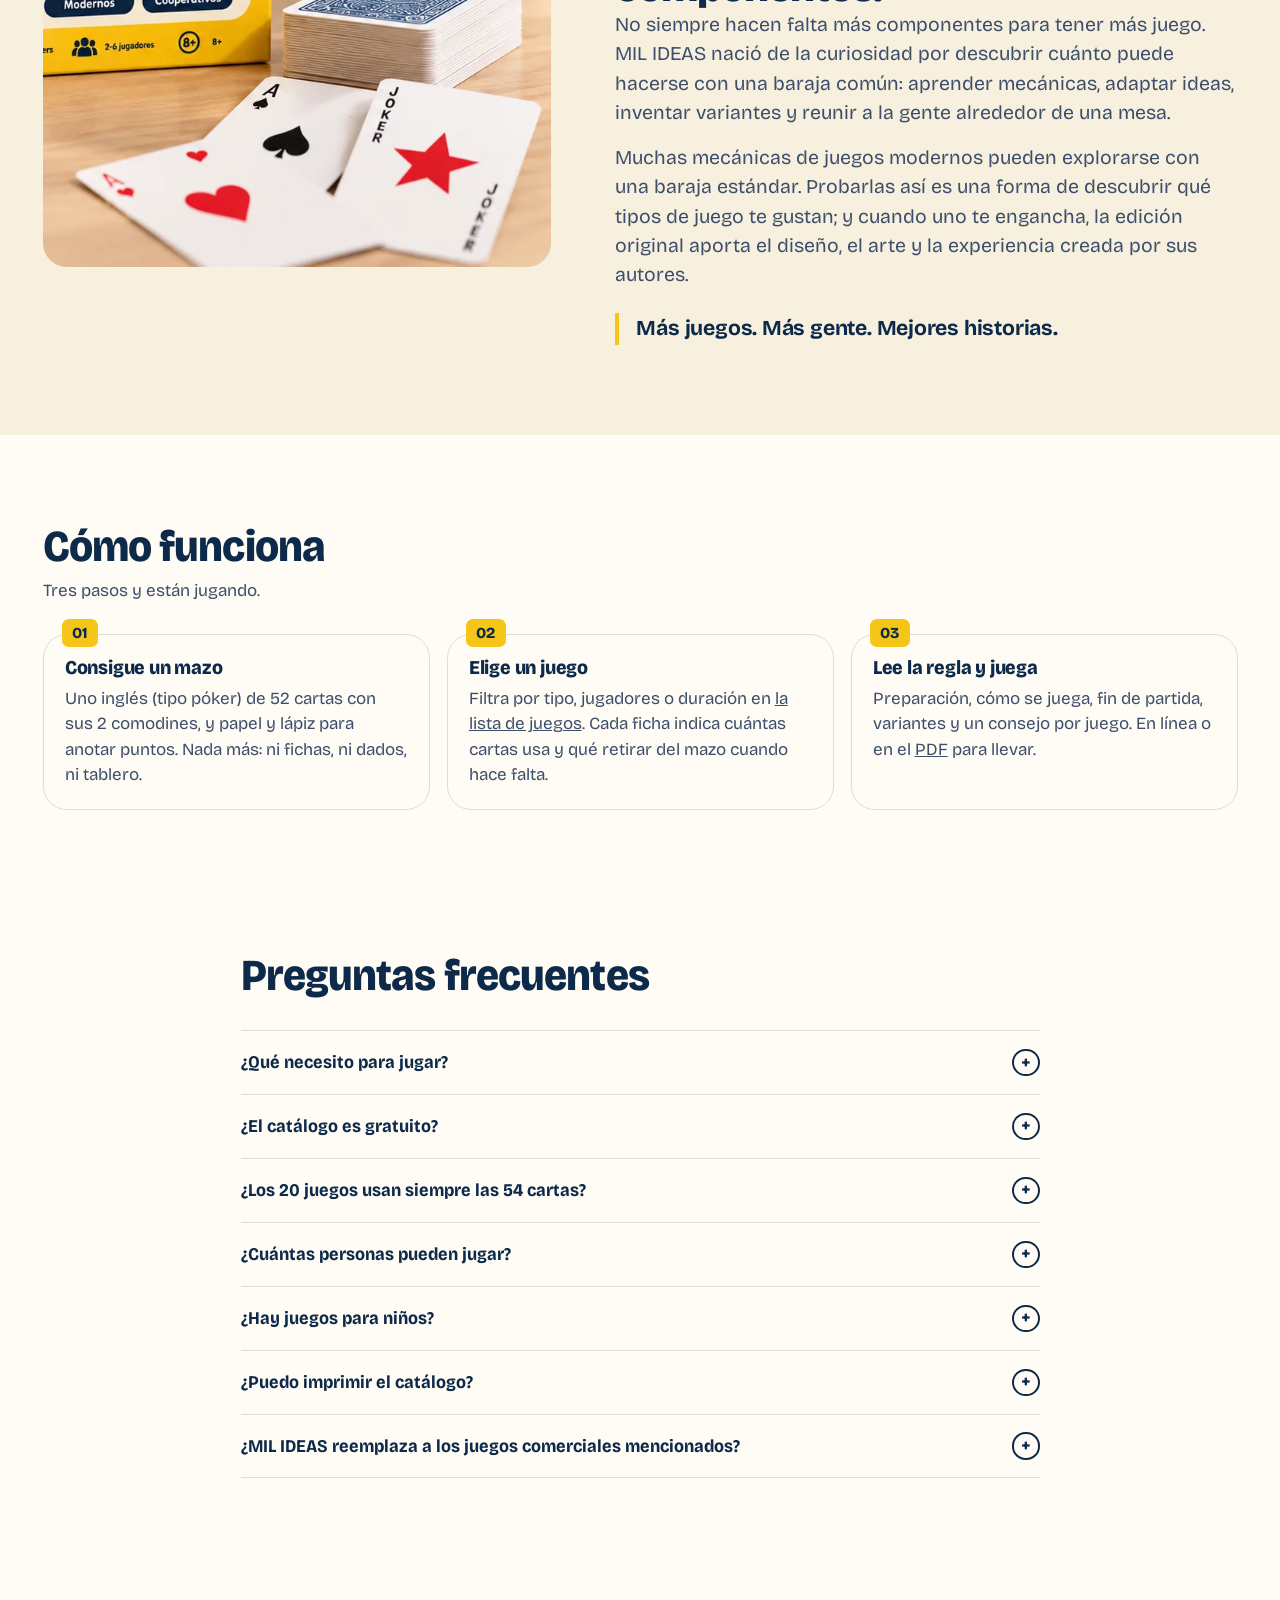
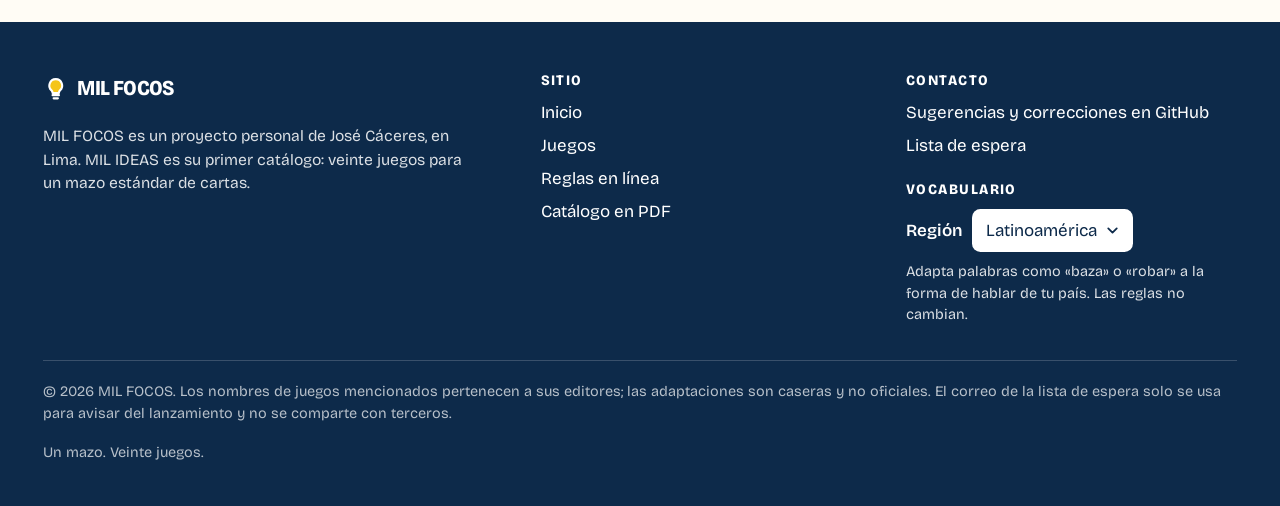
==== commit f3c668f8: "Add privacy notice for the waitlist Short line under the hero waitlist button and a sentence in the " ====
--- a/index.html
+++ b/index.html
@@ -43,6 +43,7 @@
 .hero .visual img{width:100%;max-width:34rem;margin:0 auto}
 .hero .status-note{margin:1rem auto 0;text-align:center;font-size:.85rem;color:var(--ink-2);max-width:30ch}
 .hero .visual .cta{justify-content:center;margin:.9rem 0 0;text-align:center}
+.hero .privacy{margin-top:.6rem;font-size:.78rem;max-width:34ch}
 @media (prefers-reduced-motion:no-preference){
   .hero .visual img{transition:transform .5s var(--ease)}
   .hero .visual:hover img{transform:translateY(-6px) rotate(-1deg)}
@@ -149,6 +150,7 @@
       <img src="/assets/img/producto-960.webp" srcset="/assets/img/producto-560.webp 560w, /assets/img/producto-960.webp 960w" sizes="(max-width:860px) 22rem, 34rem" width="1241" height="1135" alt="Diseño conceptual de la caja de MIL IDEAS, amarilla con una bombilla, junto a un abanico de cartas: as de picas, corazones, diamantes, tréboles y un comodín" fetchpriority="high">
       <p class="status-note">Edición física en desarrollo. Hoy, MIL IDEAS es un catálogo gratuito en PDF.</p>
       <p class="cta"><a class="btn ghost" href="https://tally.so/r/GxZQNj" target="_blank" rel="noopener">Quiero una cuando esté disponible</a></p>
+      <p class="status-note privacy">Solo usamos tu correo para avisarte cuando MIL IDEAS esté disponible. Sin spam y te das de baja cuando quieras.</p>
     </div>
   </div>
 </section>
@@ -317,7 +319,7 @@
       <div id="locale-live" class="visually-hidden" aria-live="polite"></div>
     </div>
     <div class="legal">
-      <span>© <span data-year>2026</span> MIL FOCOS. Los nombres de juegos mencionados pertenecen a sus editores; las adaptaciones son caseras y no oficiales.</span>
+      <span>© <span data-year>2026</span> MIL FOCOS. Los nombres de juegos mencionados pertenecen a sus editores; las adaptaciones son caseras y no oficiales. El correo de la lista de espera solo se usa para avisar del lanzamiento y no se comparte con terceros.</span>
       <span>Un mazo. Veinte juegos.</span>
     </div>
   </div>
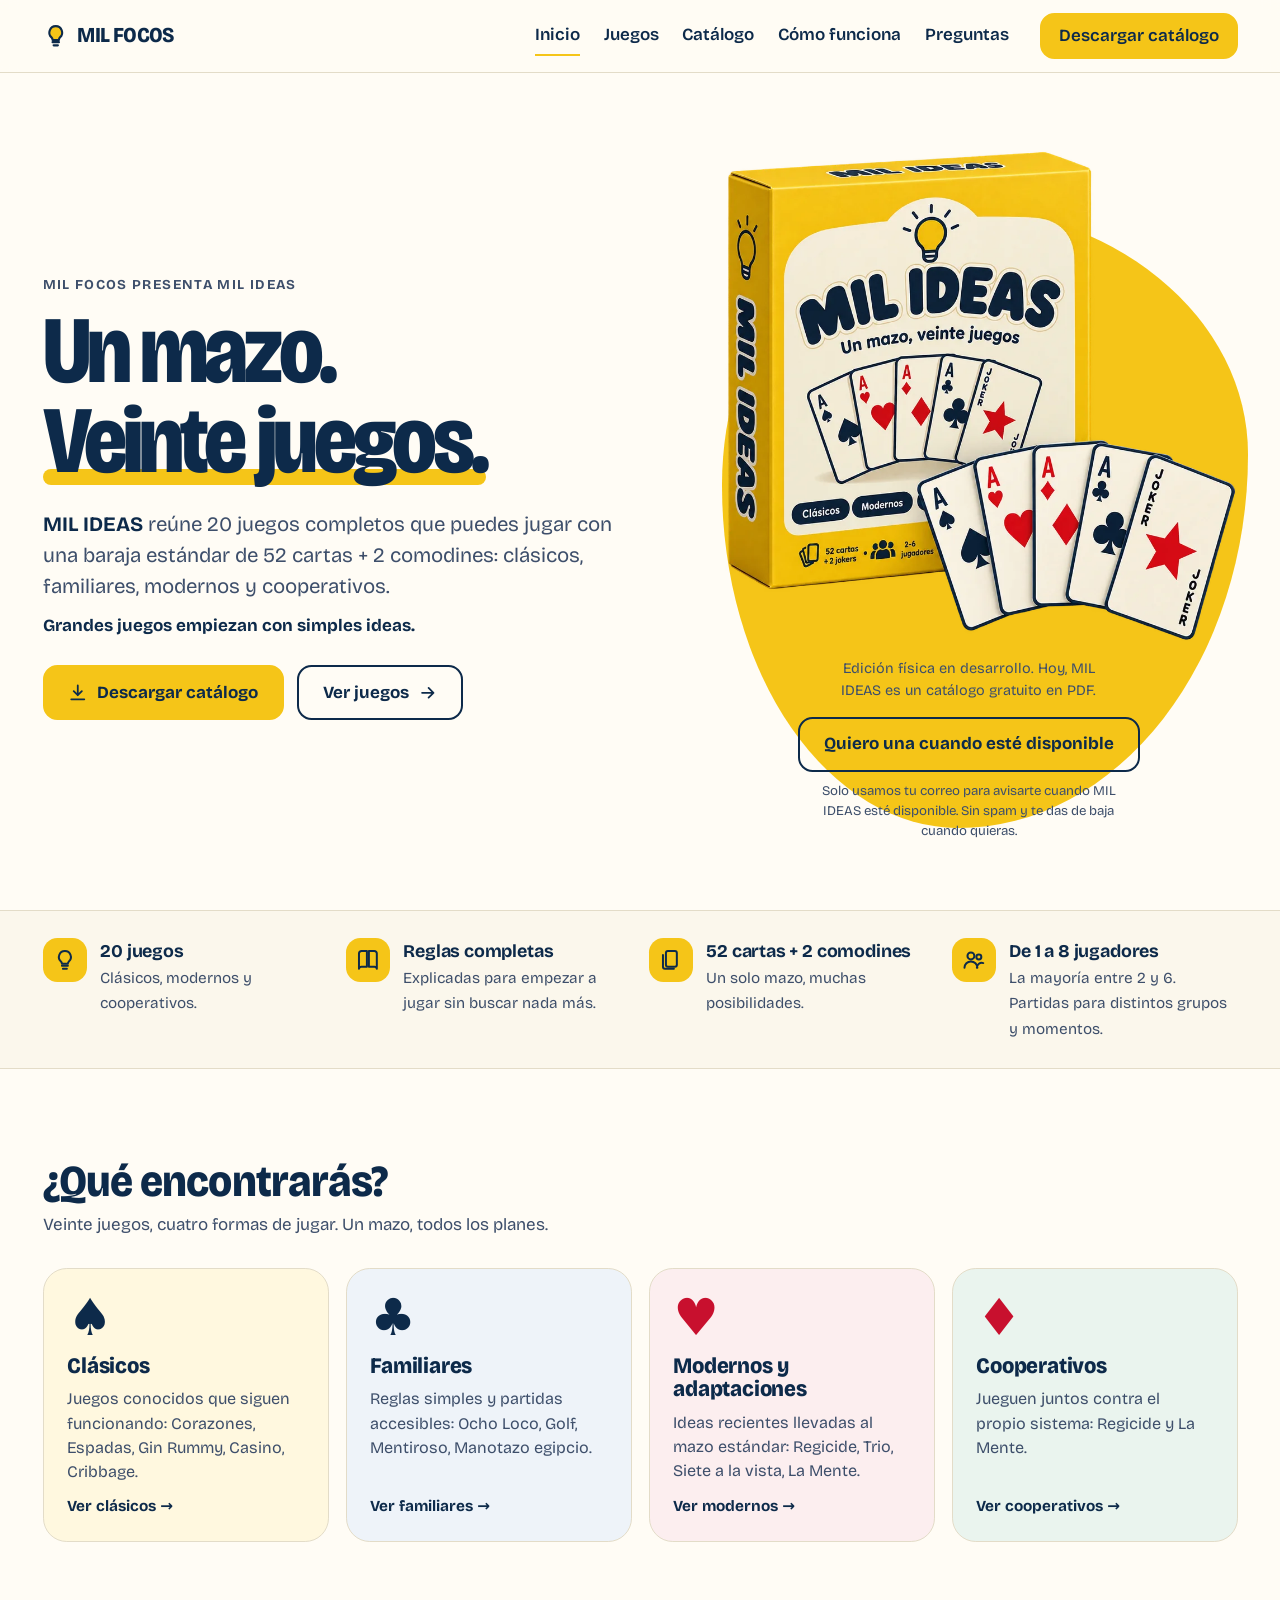
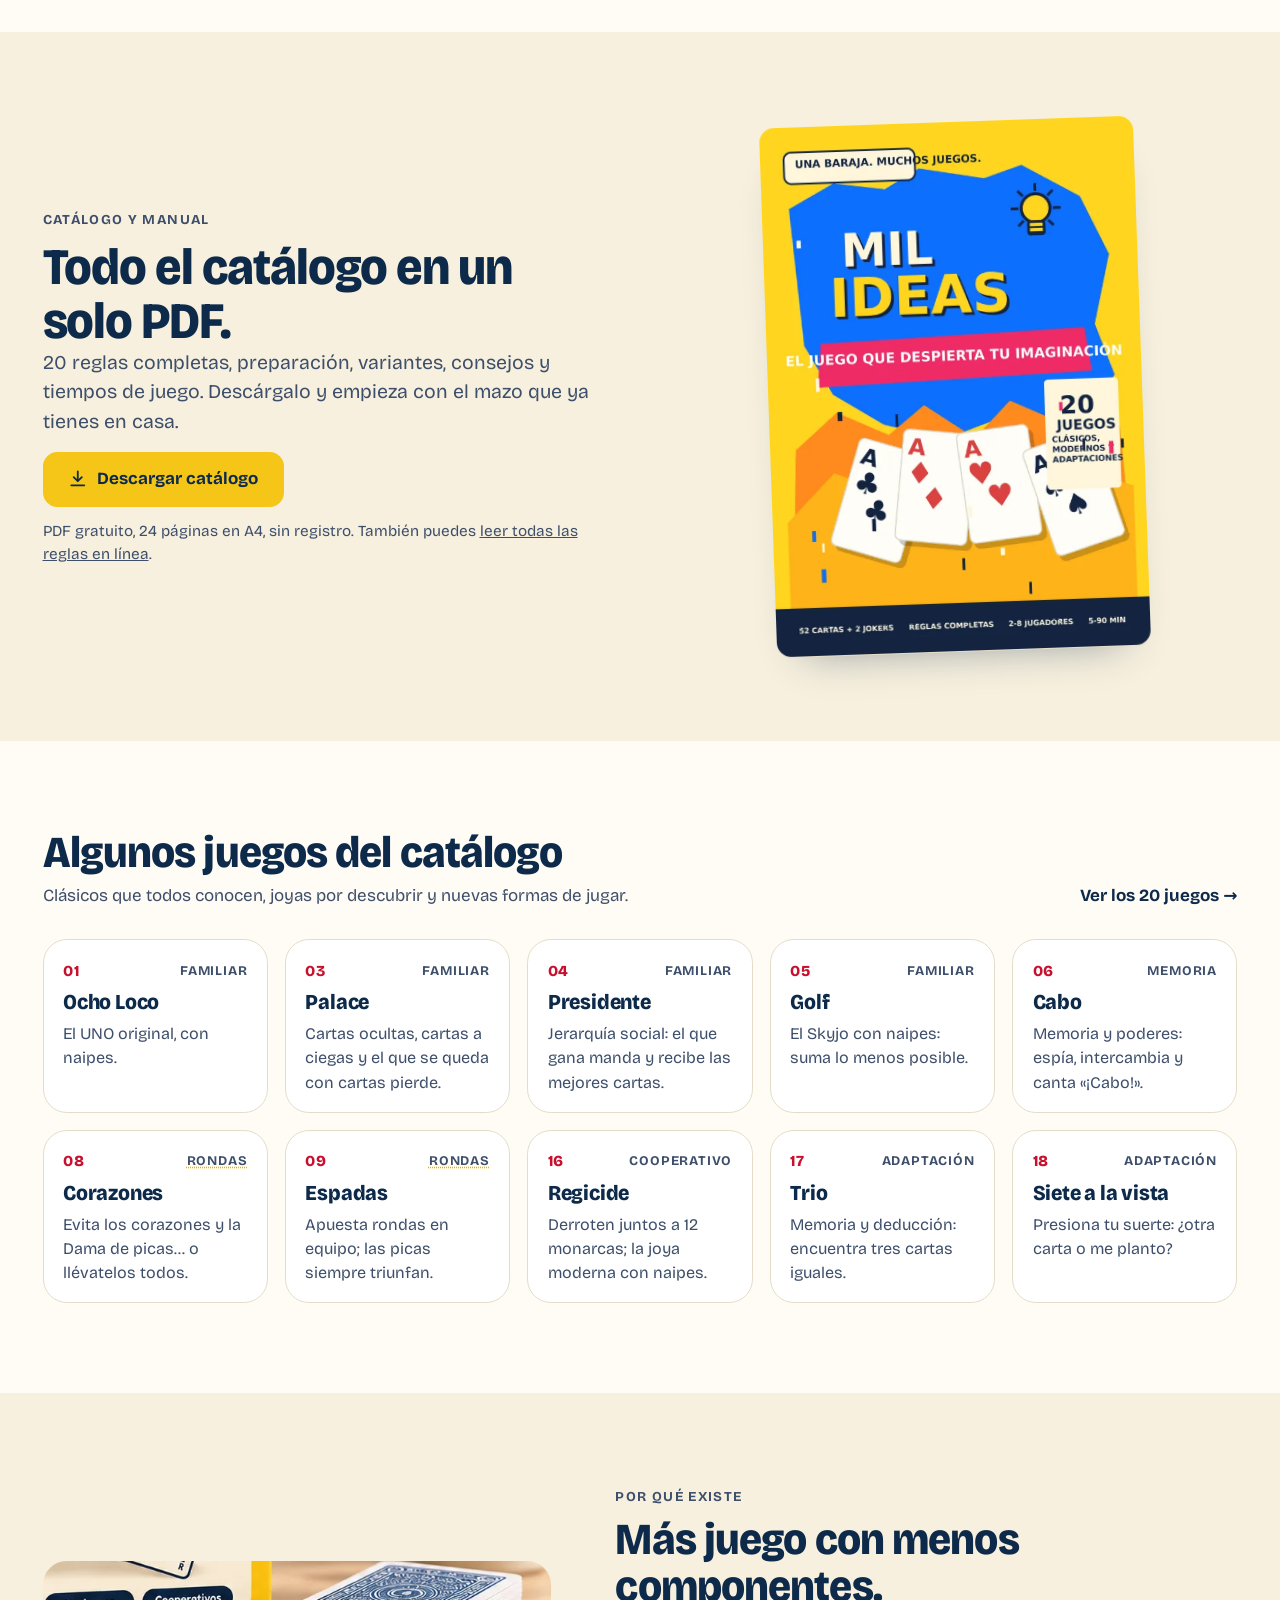
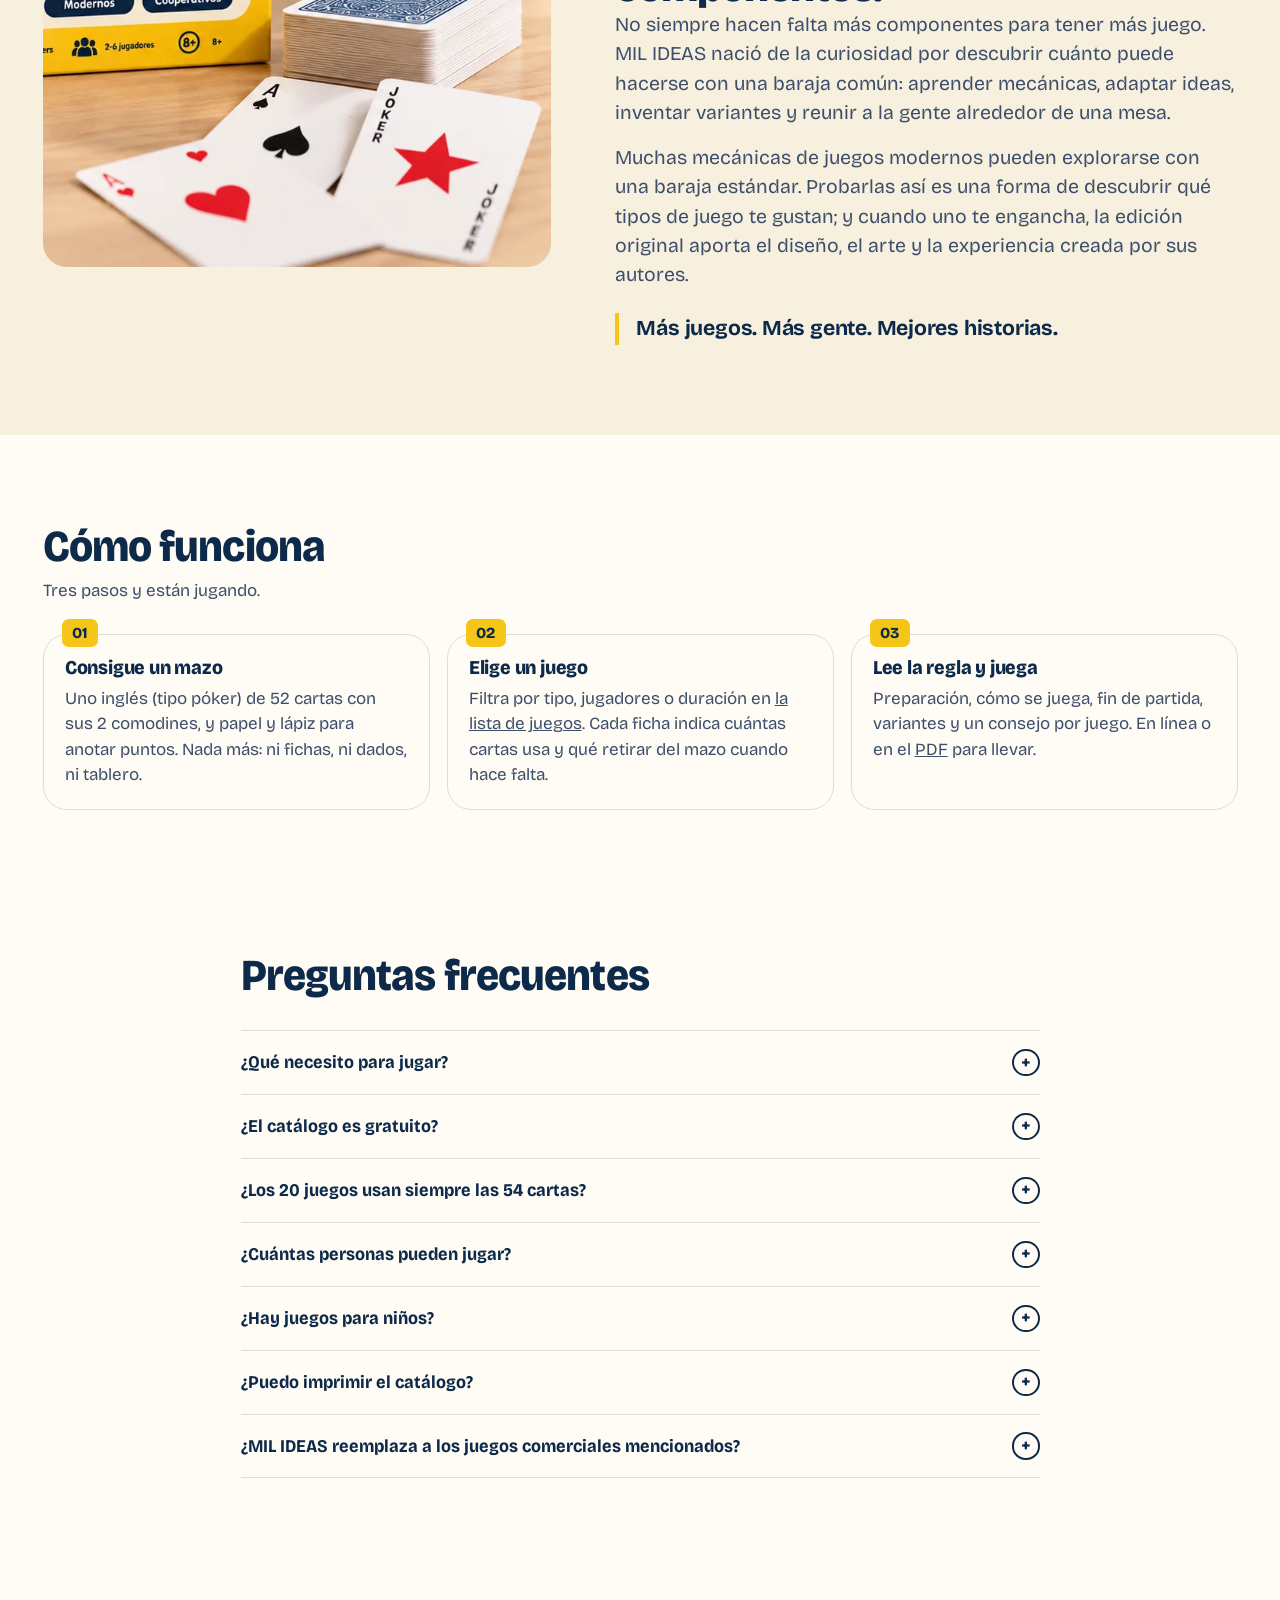
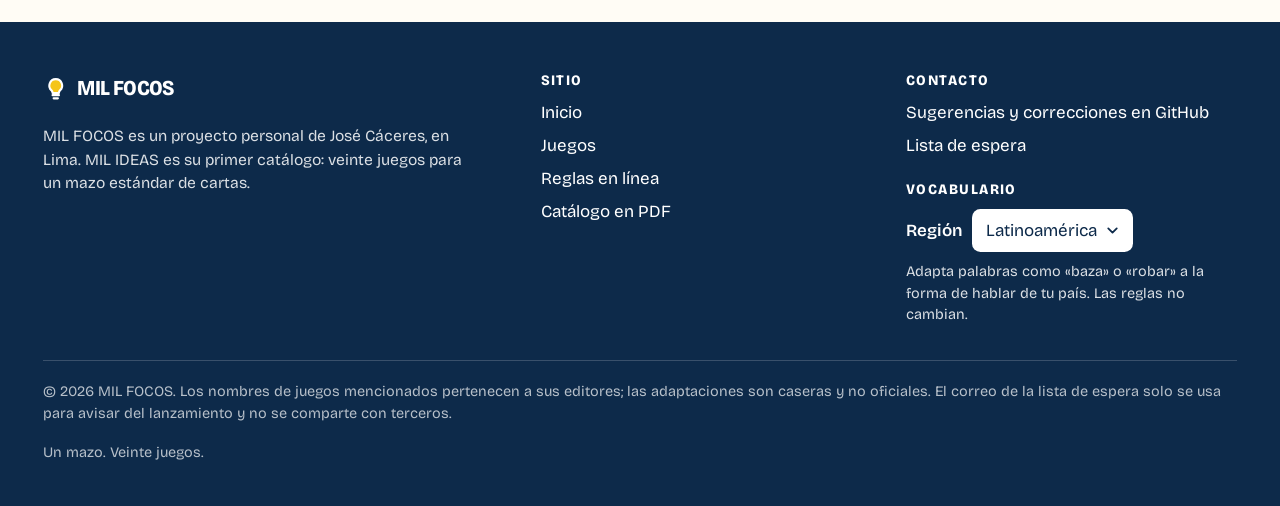
==== commit 08a10fd5: "Add GoatCounter analytics with click events Cookie-free analytics script at the end of the three pag" ====
--- a/index.html
+++ b/index.html
@@ -121,7 +121,7 @@
       <a href="/#catalogo">Catálogo</a>
       <a href="/#como">Cómo funciona</a>
       <a href="/#faq">Preguntas</a>
-      <a class="btn primary" href="/MIL_IDEAS_catalogo.pdf">Descargar catálogo</a>
+      <a class="btn primary" href="/MIL_IDEAS_catalogo.pdf" data-goatcounter-click="descargar-catalogo">Descargar catálogo</a>
     </nav>
   </div>
 </header>
@@ -137,11 +137,11 @@
       <p class="lead rise d2"><b>MIL IDEAS</b> reúne 20 juegos completos que puedes jugar con una baraja estándar de 52 cartas + 2 comodines: clásicos, familiares, modernos y cooperativos.</p>
       <p class="claim rise d2">Grandes juegos empiezan con simples ideas.</p>
       <div class="cta rise d3">
-        <a class="btn primary" href="/MIL_IDEAS_catalogo.pdf">
+        <a class="btn primary" href="/MIL_IDEAS_catalogo.pdf" data-goatcounter-click="descargar-catalogo">
           <svg viewBox="0 0 24 24" aria-hidden="true" fill="none" stroke="currentColor" stroke-width="2.2" stroke-linecap="round" stroke-linejoin="round"><path d="M12 3v12M7 10l5 5 5-5M4 20h16"/></svg>
           Descargar catálogo
         </a>
-        <a class="btn ghost" href="/juegos/">Ver juegos
+        <a class="btn ghost" href="/juegos/" data-goatcounter-click="ver-juegos">Ver juegos
           <svg viewBox="0 0 24 24" aria-hidden="true" fill="none" stroke="currentColor" stroke-width="2.2" stroke-linecap="round" stroke-linejoin="round"><path d="M5 12h14M13 6l6 6-6 6"/></svg>
         </a>
       </div>
@@ -149,7 +149,7 @@
     <div class="visual rise d1">
       <img src="/assets/img/producto-960.webp" srcset="/assets/img/producto-560.webp 560w, /assets/img/producto-960.webp 960w" sizes="(max-width:860px) 22rem, 34rem" width="1241" height="1135" alt="Diseño conceptual de la caja de MIL IDEAS, amarilla con una bombilla, junto a un abanico de cartas: as de picas, corazones, diamantes, tréboles y un comodín" fetchpriority="high">
       <p class="status-note">Edición física en desarrollo. Hoy, MIL IDEAS es un catálogo gratuito en PDF.</p>
-      <p class="cta"><a class="btn ghost" href="https://tally.so/r/GxZQNj" target="_blank" rel="noopener">Quiero una cuando esté disponible</a></p>
+      <p class="cta"><a class="btn ghost" href="https://tally.so/r/GxZQNj" target="_blank" rel="noopener" data-goatcounter-click="lista-de-espera">Quiero una cuando esté disponible</a></p>
       <p class="status-note privacy">Solo usamos tu correo para avisarte cuando MIL IDEAS esté disponible. Sin spam y te das de baja cuando quieras.</p>
     </div>
   </div>
@@ -187,12 +187,12 @@
       <p class="eyebrow">Catálogo y manual</p>
       <h2 id="h-cat">Todo el catálogo en un solo PDF.</h2>
       <p class="lead">20 reglas completas, preparación, variantes, consejos y tiempos de juego. Descárgalo y empieza con el mazo que ya tienes en casa.</p>
-      <p><a class="btn primary" href="/MIL_IDEAS_catalogo.pdf">
+      <p><a class="btn primary" href="/MIL_IDEAS_catalogo.pdf" data-goatcounter-click="descargar-catalogo">
         <svg viewBox="0 0 24 24" aria-hidden="true" fill="none" stroke="currentColor" stroke-width="2.2" stroke-linecap="round" stroke-linejoin="round"><path d="M12 3v12M7 10l5 5 5-5M4 20h16"/></svg>
         Descargar catálogo</a></p>
       <p class="note">PDF gratuito, 24 páginas en A4, sin registro. También puedes <a href="/catalogo.html">leer todas las reglas en línea</a>.</p>
     </div>
-    <a class="cover" href="/MIL_IDEAS_catalogo.pdf" aria-label="Descargar el catálogo MIL IDEAS en PDF">
+    <a class="cover" href="/MIL_IDEAS_catalogo.pdf" aria-label="Descargar el catálogo MIL IDEAS en PDF" data-goatcounter-click="descargar-catalogo">
       <img src="/assets/img/catalogo-portada.webp" width="640" height="906" alt="Portada del catálogo MIL IDEAS: cuatro ases sobre fondo amarillo y azul" loading="lazy">
     </a>
   </div>
@@ -243,7 +243,7 @@
     <div class="grid steps">
       <div class="card"><h3>Consigue un mazo</h3><p>Uno inglés (tipo póker) de 52 cartas con sus 2 comodines, y papel y lápiz para anotar puntos. Nada más: ni fichas, ni dados, ni tablero.</p></div>
       <div class="card"><h3>Elige un juego</h3><p>Filtra por tipo, jugadores o duración en <a href="/juegos/">la lista de juegos</a>. Cada ficha indica cuántas cartas usa y qué retirar del mazo cuando hace falta.</p></div>
-      <div class="card"><h3>Lee la regla y juega</h3><p>Preparación, cómo se juega, fin de partida, variantes y un consejo por juego. En línea o en el <a href="/MIL_IDEAS_catalogo.pdf">PDF</a> para llevar.</p></div>
+      <div class="card"><h3>Lee la regla y juega</h3><p>Preparación, cómo se juega, fin de partida, variantes y un consejo por juego. En línea o en el <a href="/MIL_IDEAS_catalogo.pdf" data-goatcounter-click="descargar-catalogo">PDF</a> para llevar.</p></div>
     </div>
   </div>
 </section>
@@ -302,14 +302,14 @@
         <li><a href="/">Inicio</a></li>
         <li><a href="/juegos/">Juegos</a></li>
         <li><a href="/catalogo.html">Reglas en línea</a></li>
-        <li><a href="/MIL_IDEAS_catalogo.pdf">Catálogo en PDF</a></li>
+        <li><a href="/MIL_IDEAS_catalogo.pdf" data-goatcounter-click="descargar-catalogo">Catálogo en PDF</a></li>
       </ul>
     </div>
     <div>
       <h4>Contacto</h4>
       <ul>
         <li><a href="https://github.com/Josexato/milfocos/issues">Sugerencias y correcciones en GitHub</a></li>
-        <li><a href="https://tally.so/r/GxZQNj" target="_blank" rel="noopener">Lista de espera</a></li>
+        <li><a href="https://tally.so/r/GxZQNj" target="_blank" rel="noopener" data-goatcounter-click="lista-de-espera">Lista de espera</a></li>
       </ul>
       <h4 class="mt">Vocabulario</h4>
       <label class="locale"><span>Región</span>
@@ -327,5 +327,7 @@
 
 <script src="/assets/js/site.js" defer></script>
 <script src="/assets/js/i18n.js" defer></script>
+<!-- Analíticas: GoatCounter (sin cookies, sin datos personales). Ignora localhost. -->
+<script data-goatcounter="https://milfocos.goatcounter.com/count" async src="https://gc.zgo.at/count.js"></script>
 </body>
 </html>
